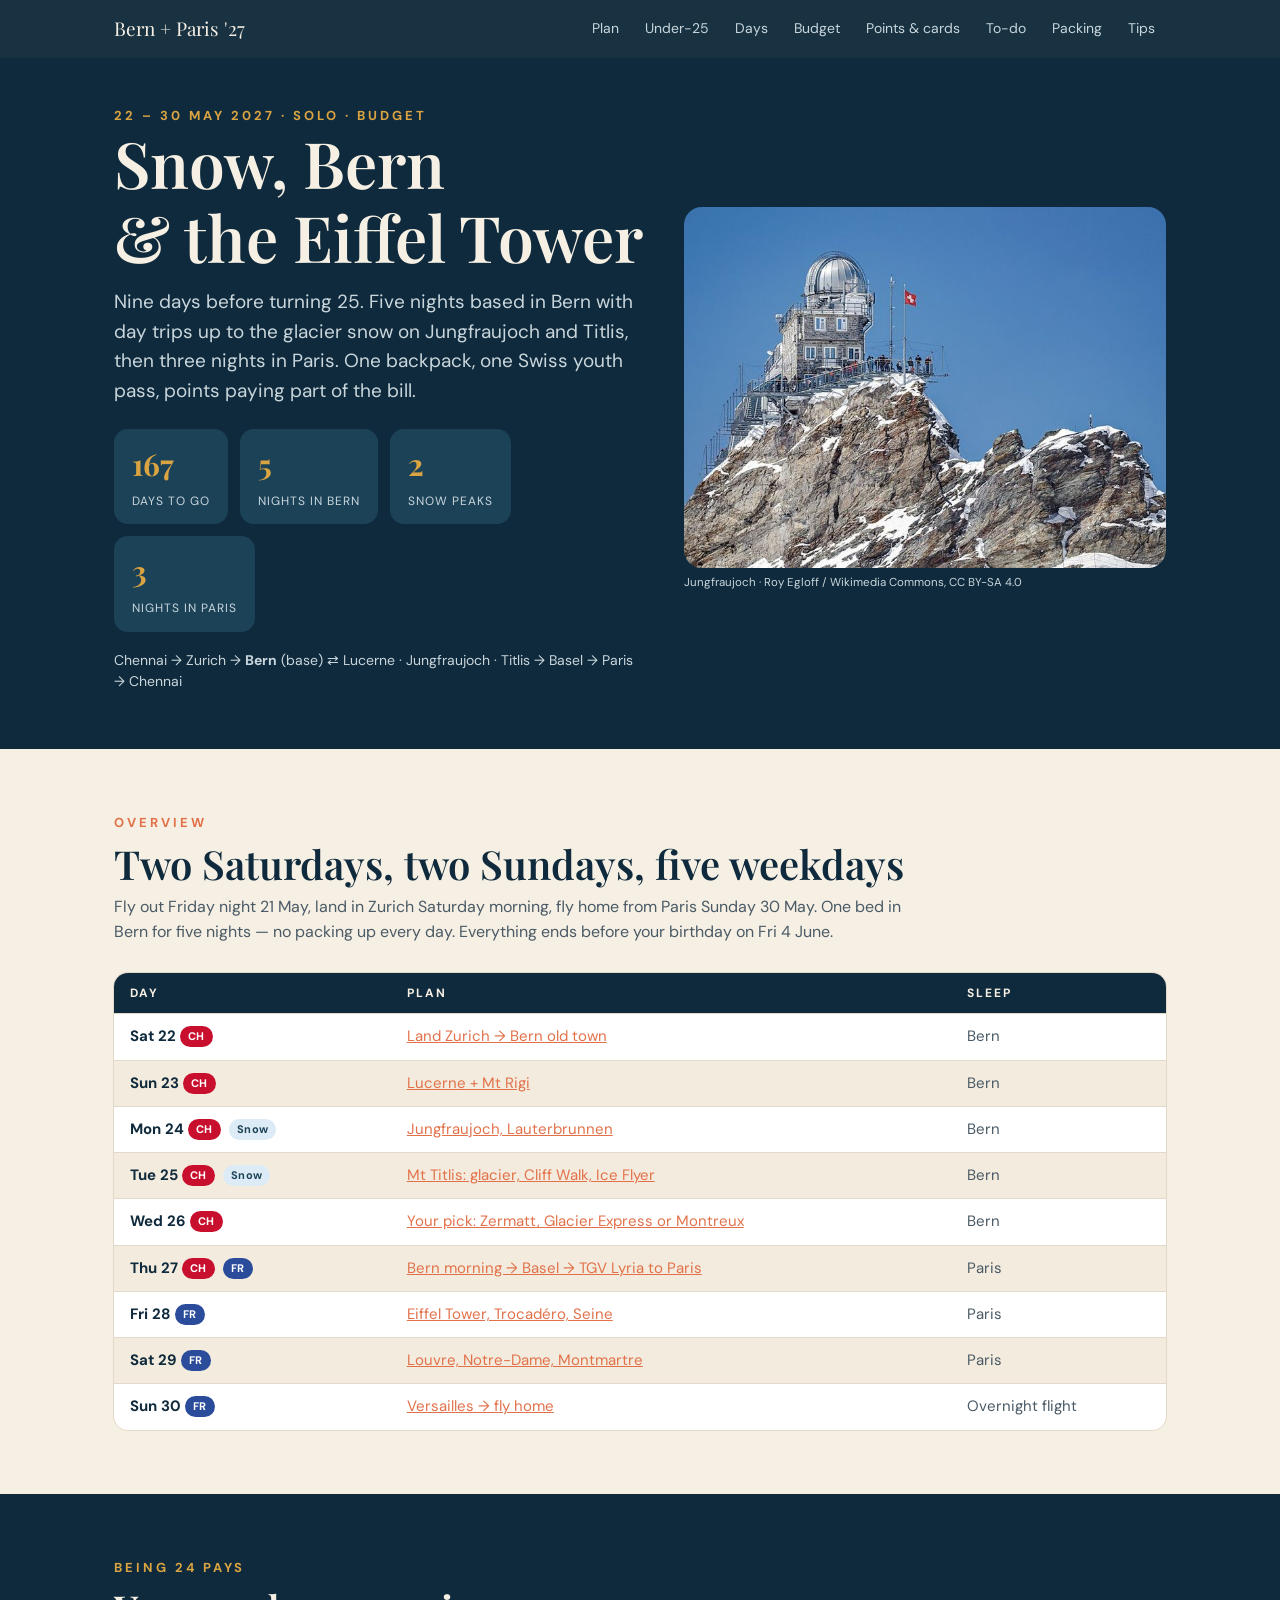
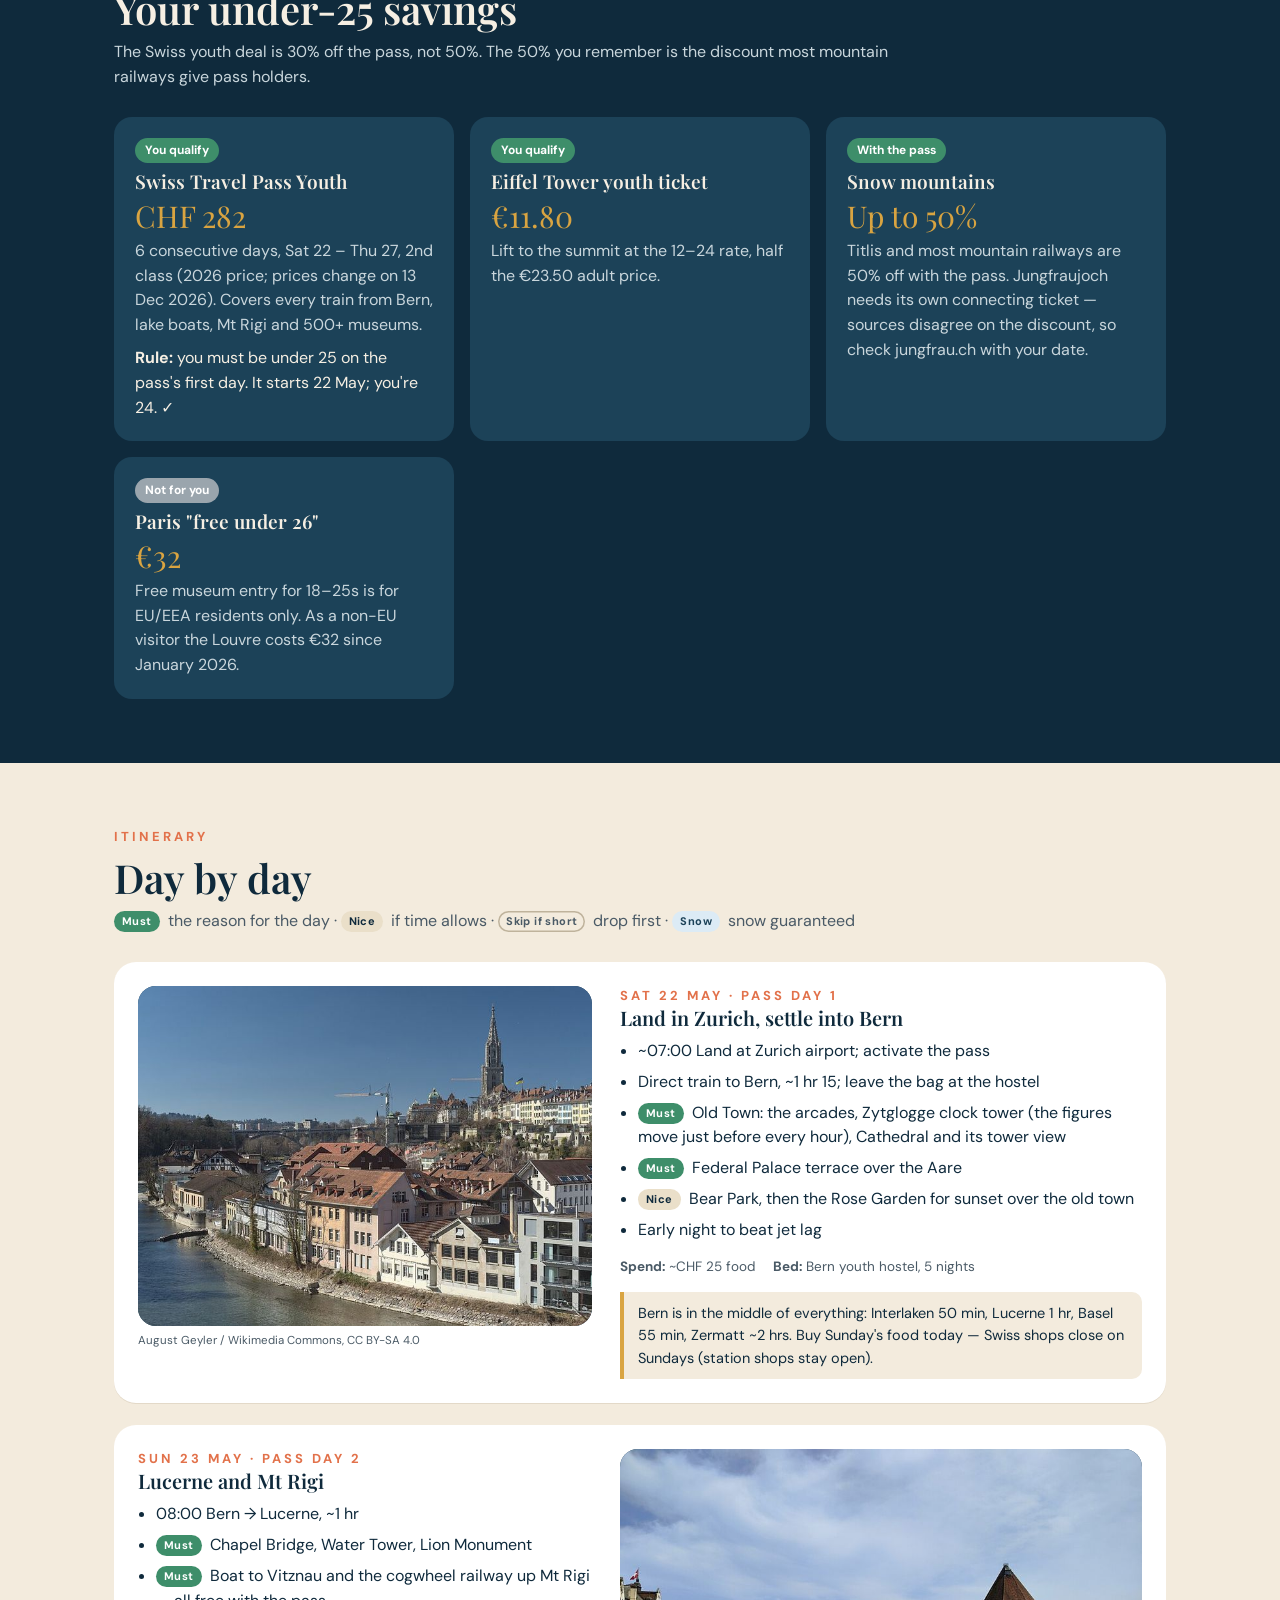
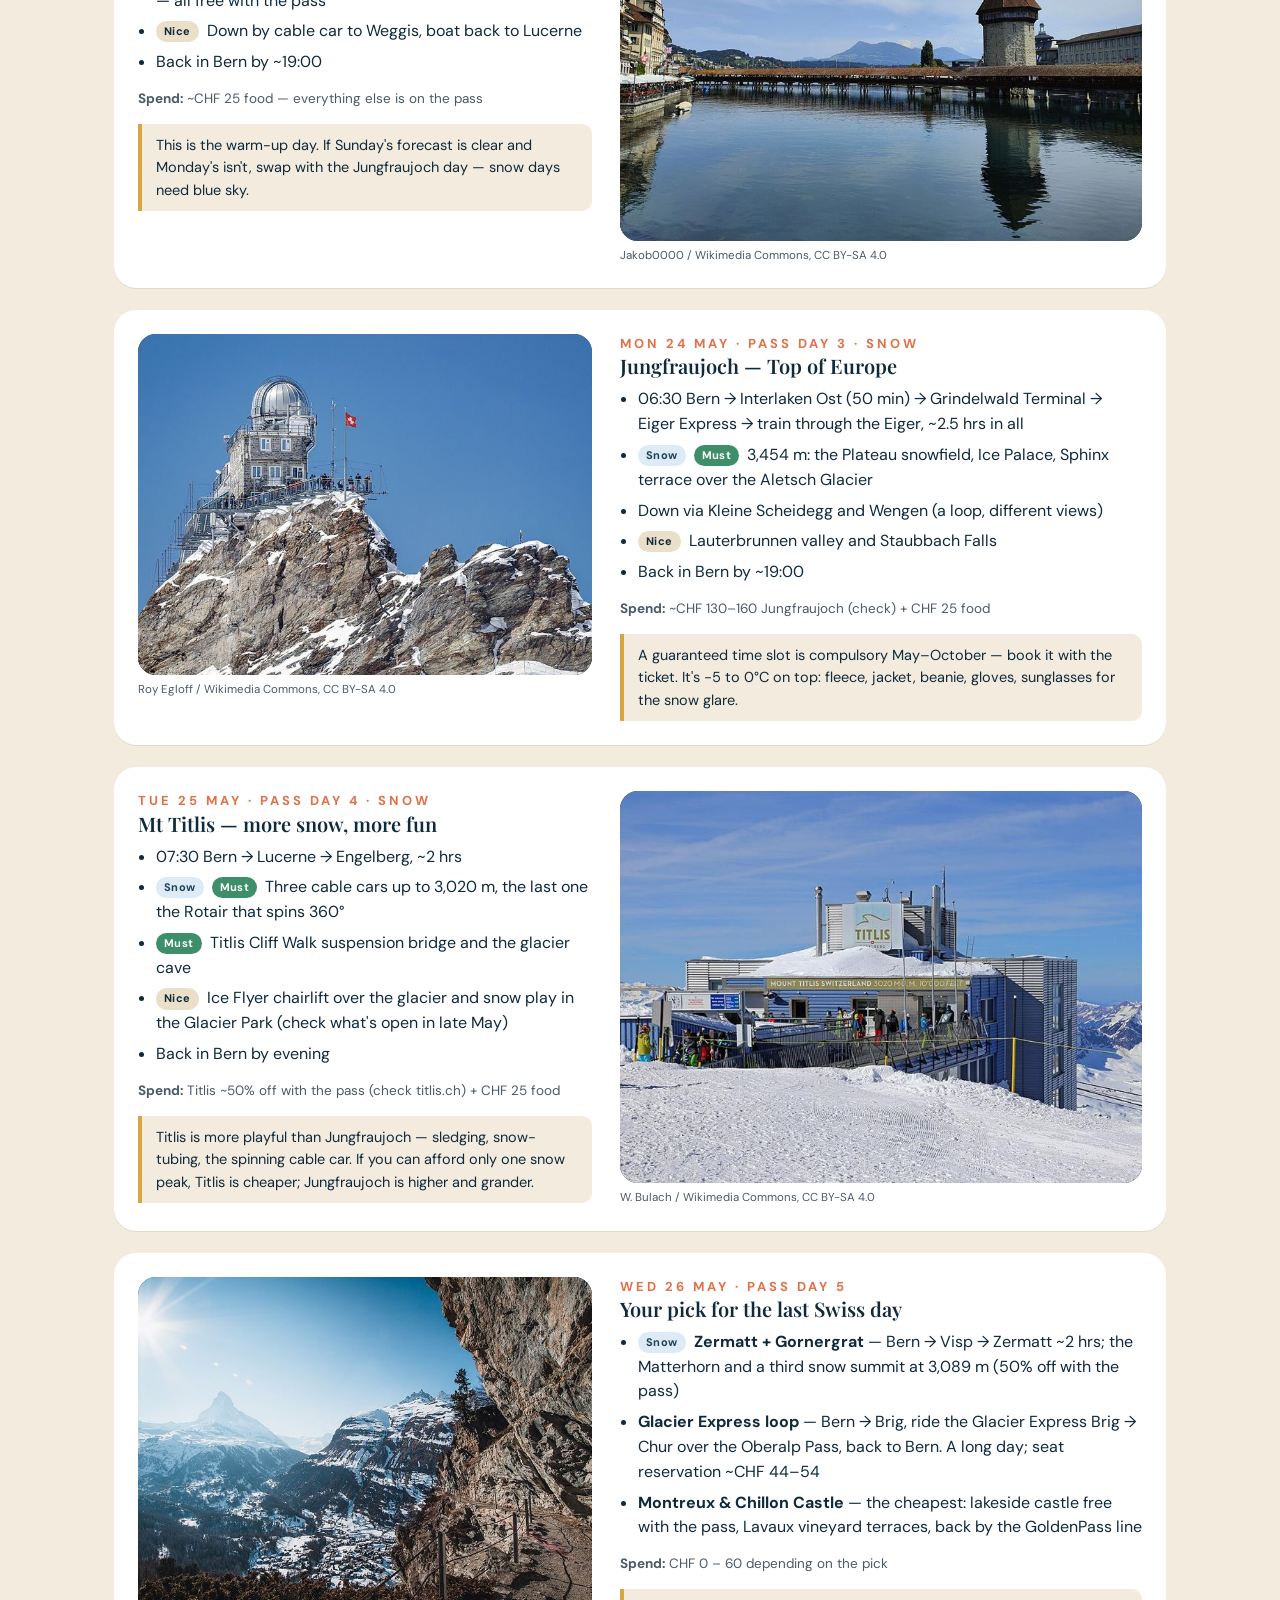
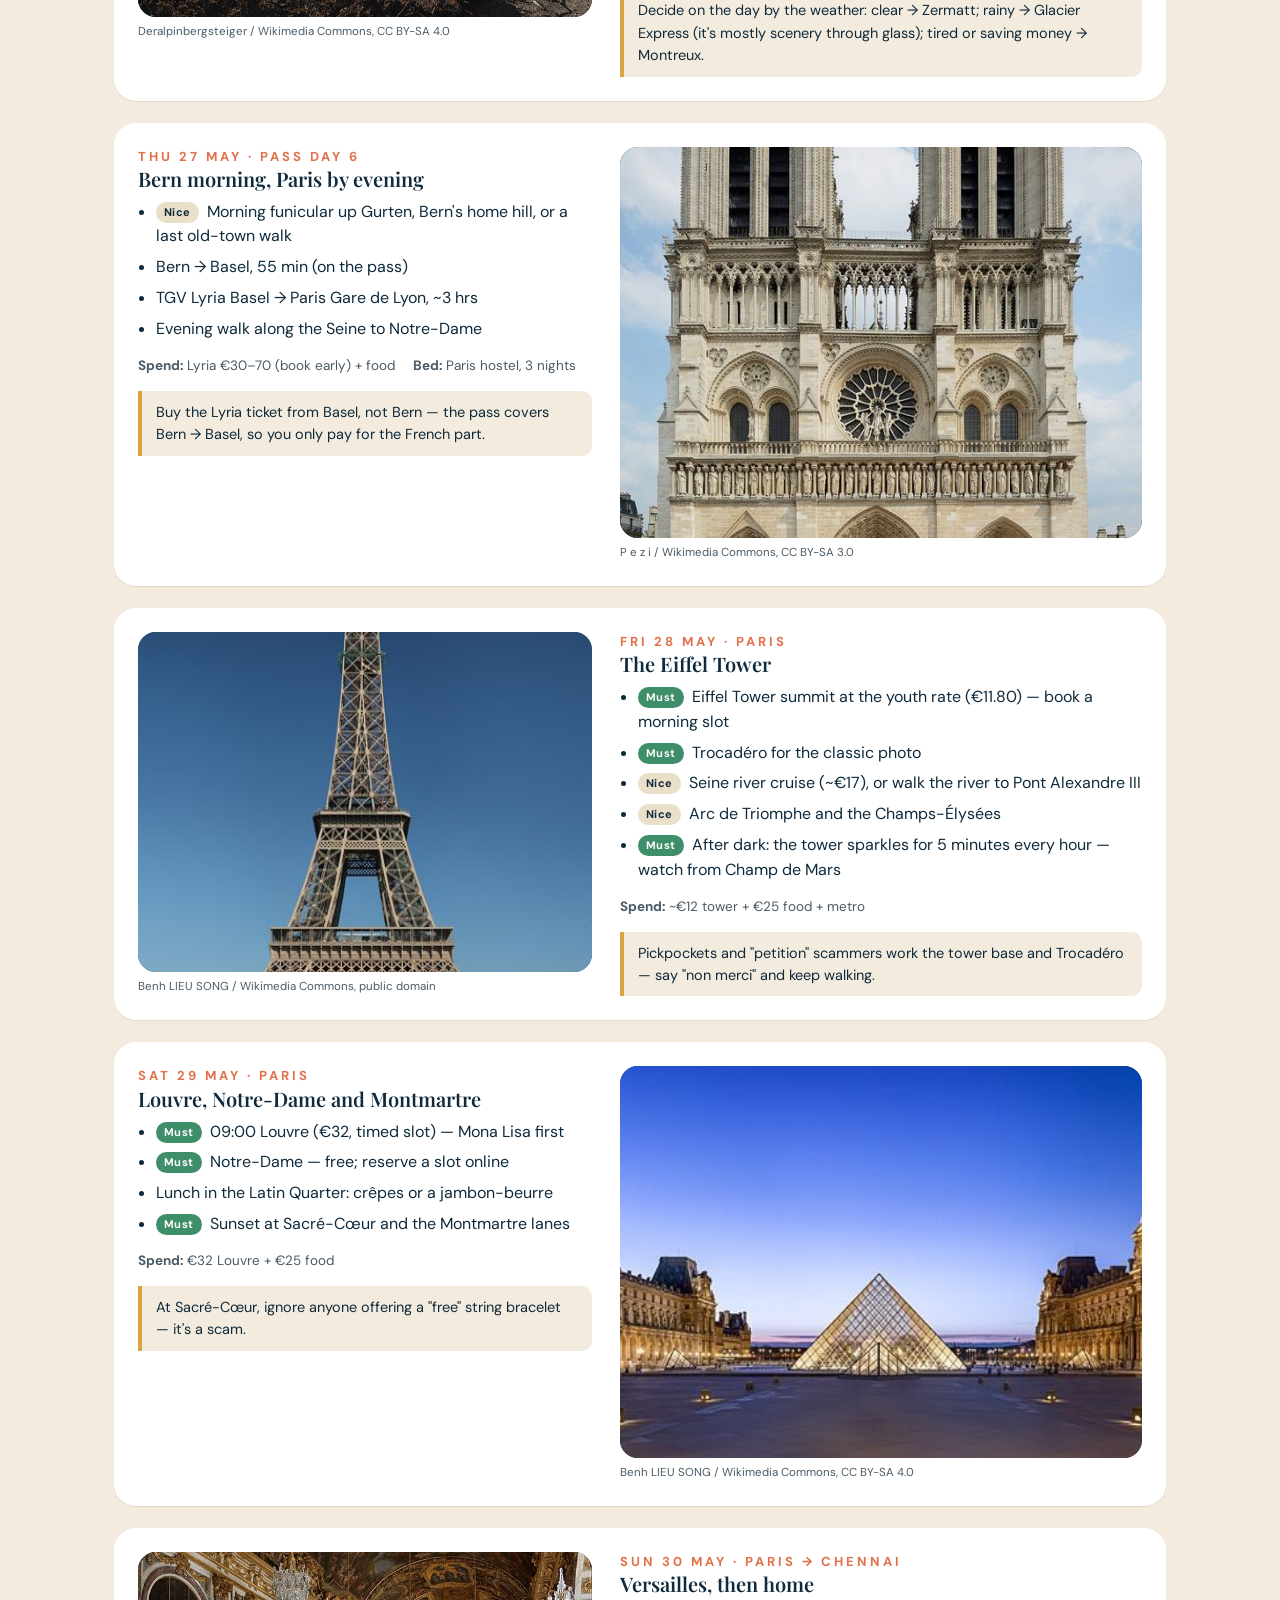
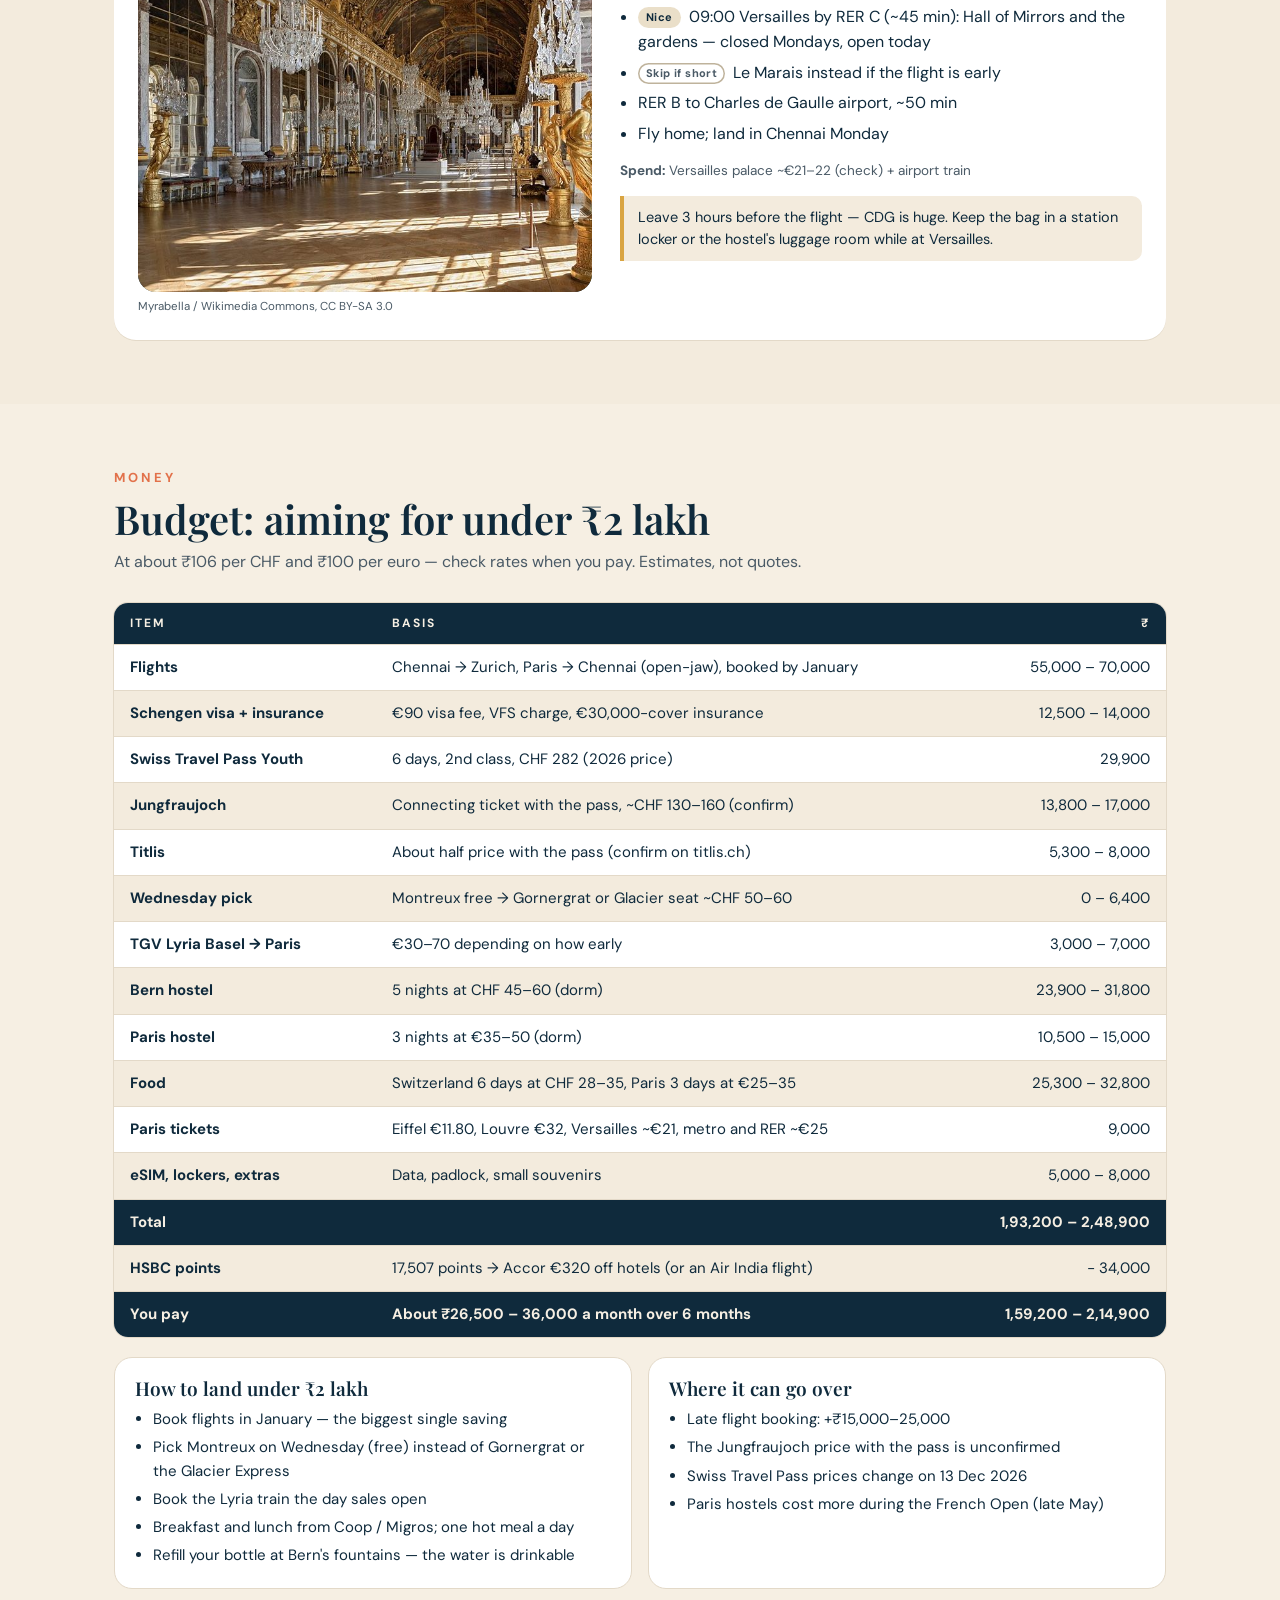
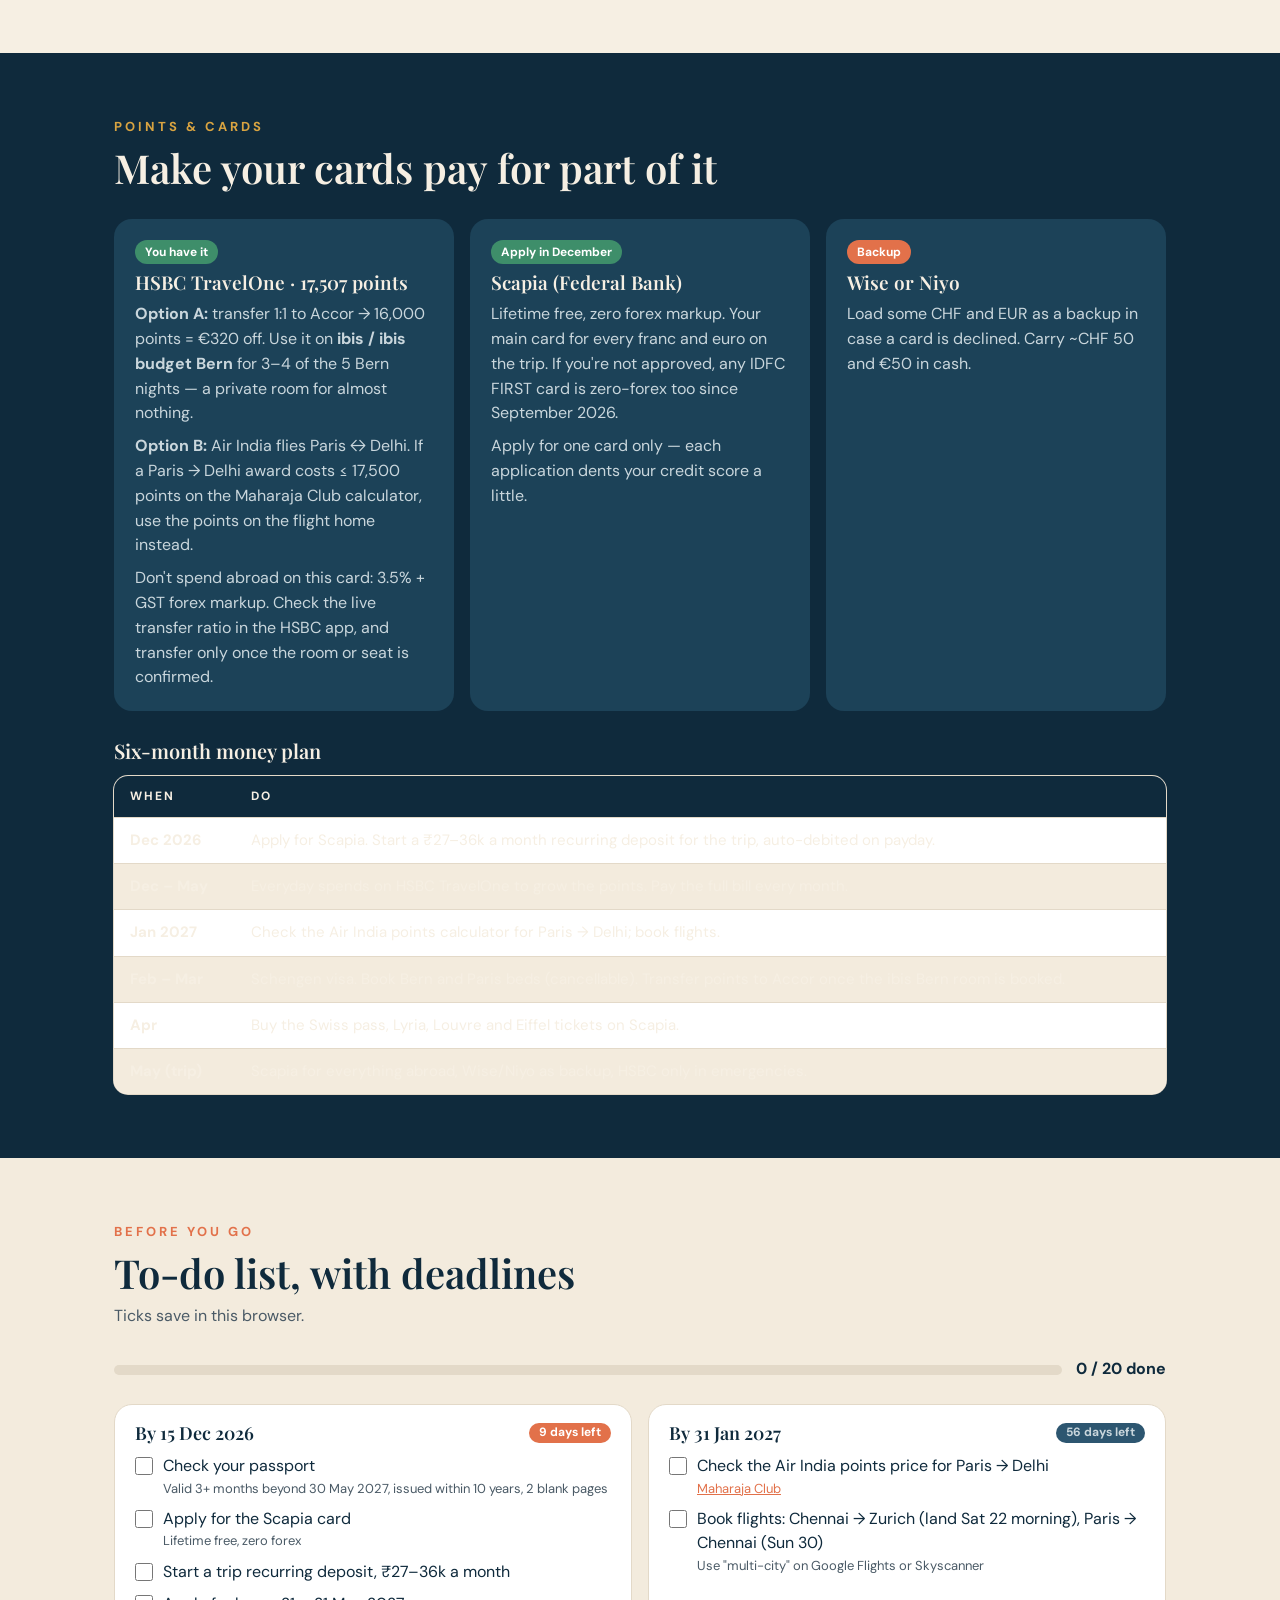
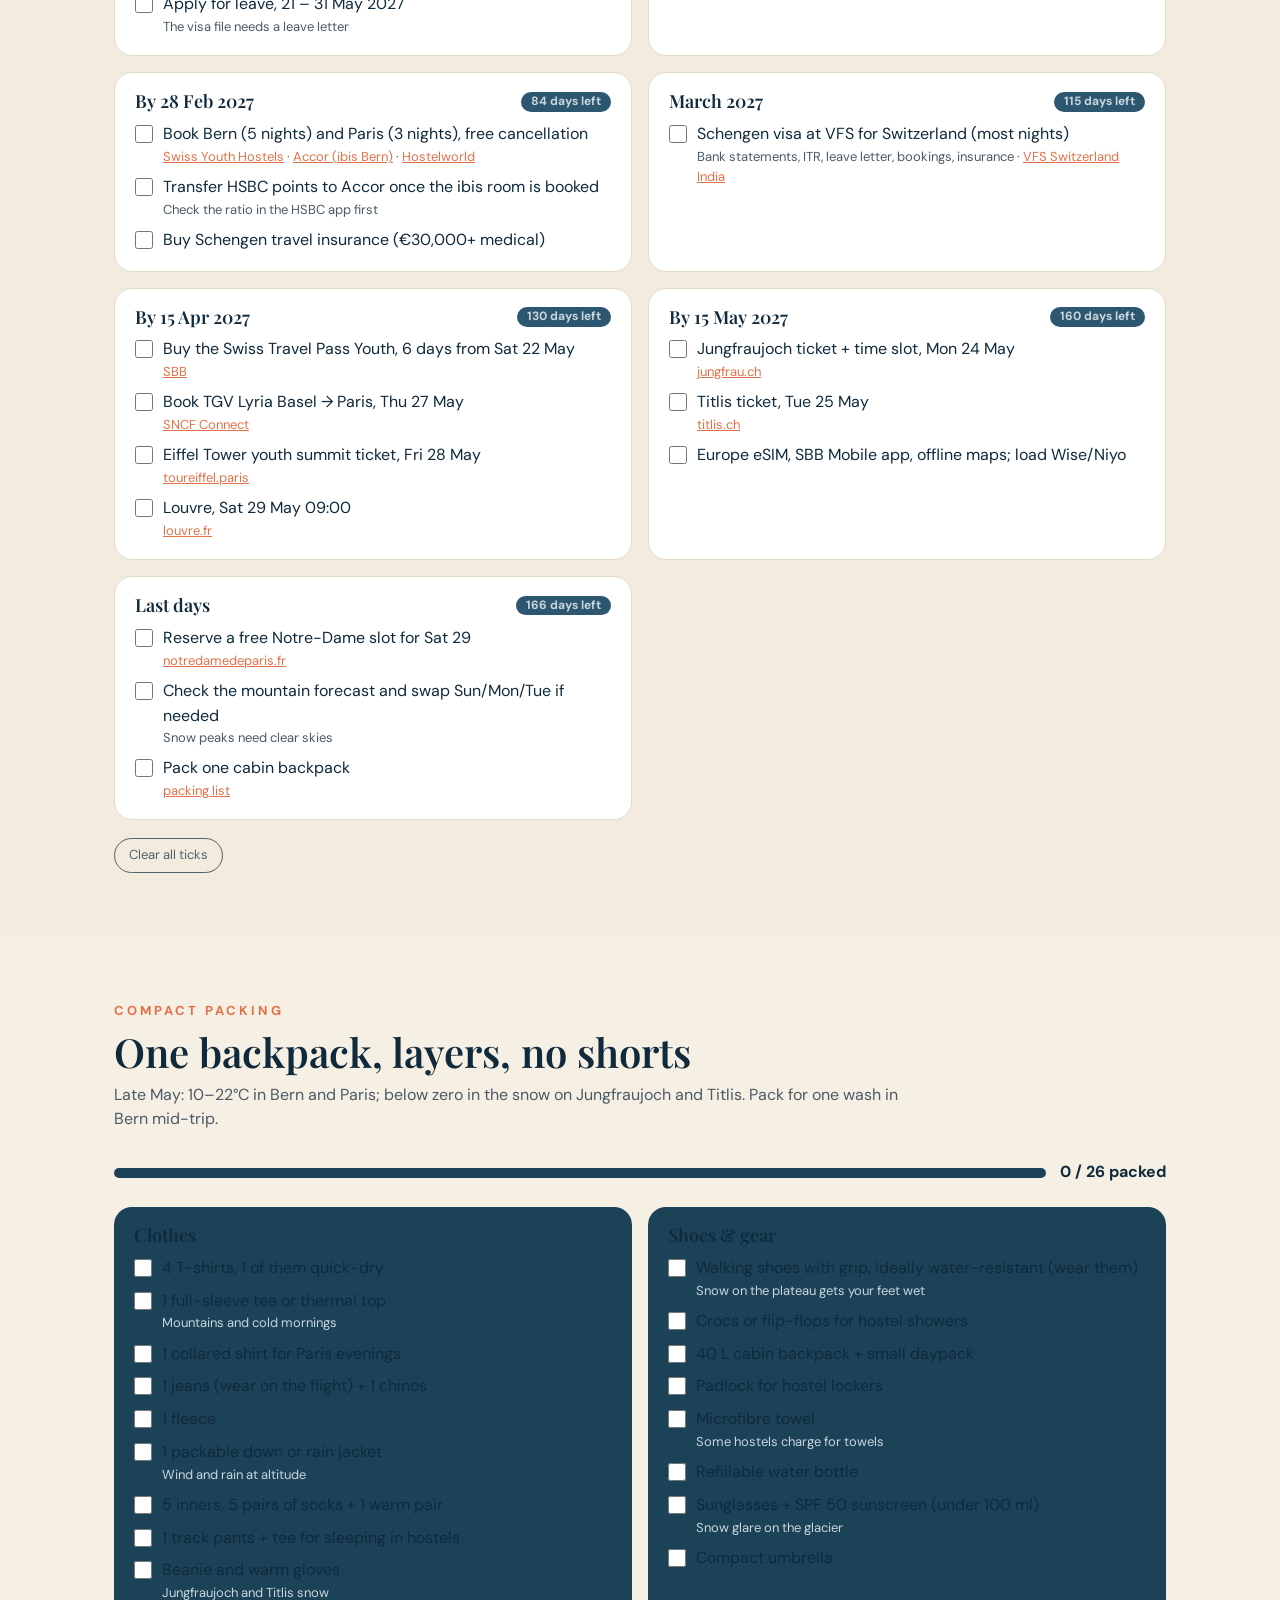
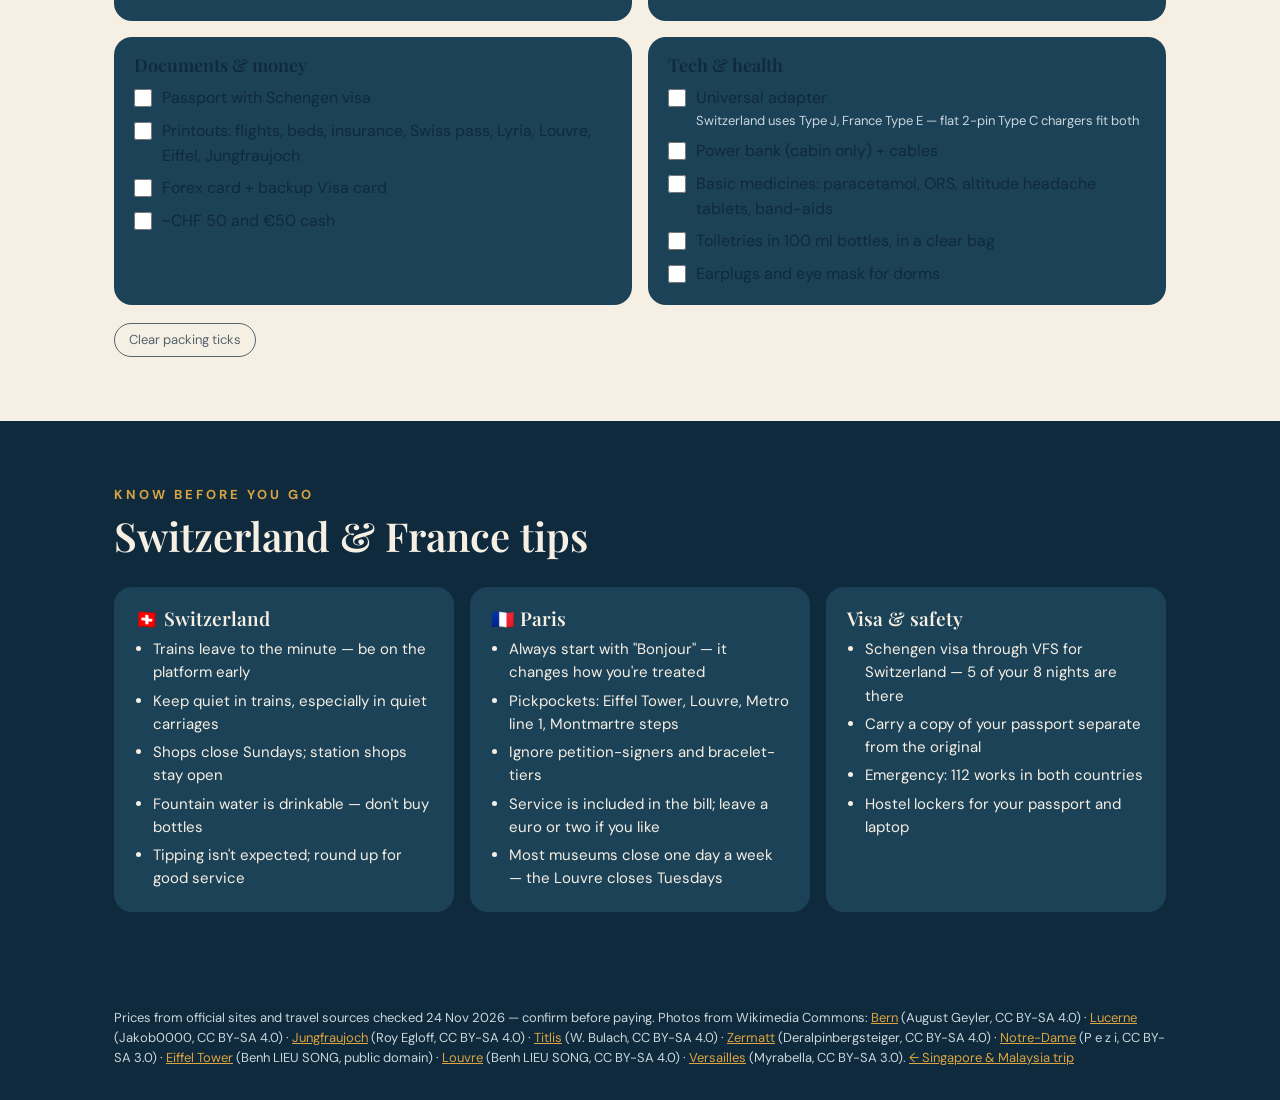
==== europe-2027/index.html @ a25a08cc "Add Bern & Paris solo trip plan for May 2027" ====
<!DOCTYPE html><html lang="en"><head><meta charset="utf-8"><meta name="viewport" content="width=device-width,initial-scale=1">
<title>Bern & Paris Solo</title>
<meta name="description" content="Budget solo trip before turning 25: five nights in Bern with snow day trips to Jungfraujoch and Titlis, then Paris. 22–30 May 2027.">
<link rel="stylesheet" href="https://fonts.googleapis.com/css2?family=Playfair+Display:wght@500;600;700&family=DM+Sans:wght@400;500;600;700&display=swap">
<style>
:root{--dark:#0F2A3C;--light:#F6EFE3;--coral:#E2714A;--gold:#D9A441;--mute:#4A5A66;--pale:#C9D6DC;--panel:#1C4258;--line:#E3D9C8;--stripe:#F3EBDD;--green:#3E8E6A;--red:#C8102E}
*{box-sizing:border-box;margin:0}
html{scroll-behavior:smooth;scroll-padding-top:72px}
body{background:var(--light);color:var(--dark);font-family:'DM Sans',Arial,sans-serif;font-size:16px;line-height:1.55}
a{color:var(--coral)}
h1,h2,h3{font-family:'Playfair Display',Georgia,serif;font-weight:600;line-height:1.15}
h1{font-size:clamp(38px,6vw,64px)} h2{font-size:clamp(28px,3.6vw,40px)} h3{font-size:20px}
.wrap{max-width:1100px;margin:0 auto;padding:0 24px}
.eyebrow{font-size:13px;letter-spacing:3px;color:var(--coral);font-weight:700;text-transform:uppercase}
.gold{color:var(--gold)} .mute{color:var(--mute)}
header{position:sticky;top:0;z-index:10;background:rgba(15,42,60,.96);color:var(--light)}
header .wrap{display:flex;align-items:center;gap:16px;height:58px}
.brand{font-family:'Playfair Display',Georgia,serif;font-size:19px;color:var(--light);text-decoration:none;white-space:nowrap}
nav{display:flex;gap:4px;overflow-x:auto;scrollbar-width:none;margin-left:auto}
nav::-webkit-scrollbar{display:none}
nav a{color:var(--pale);text-decoration:none;font-size:14px;padding:7px 11px;border-radius:999px;white-space:nowrap}
nav a:hover,nav a.on{background:var(--panel);color:var(--light)}
section{padding:64px 0}
section.dark{background:var(--dark);color:var(--light)} section.dark .mute{color:var(--pale)}
section.alt{background:var(--stripe)}
.head{display:flex;flex-direction:column;gap:8px;margin-bottom:28px;max-width:820px}
/* hero */
.hero{padding:48px 0 56px}
.hero .wrap{display:grid;grid-template-columns:1.1fr 1fr;gap:40px;align-items:center}
.lead{font-size:19px;color:var(--pale);margin-top:14px}
.count{display:flex;flex-wrap:wrap;gap:12px;margin-top:24px}
.count div{background:var(--panel);border-radius:14px;padding:12px 18px}
.count b{display:block;font-family:'Playfair Display',Georgia,serif;font-size:30px;color:var(--gold)}
.count span{font-size:12px;letter-spacing:1px;text-transform:uppercase;color:var(--pale)}
.route{margin-top:18px;font-size:14px;color:var(--pale)}
figure{margin:0}
.ph{position:relative;border-radius:18px;overflow:hidden;background:var(--panel);aspect-ratio:4/3}
.ph span{position:absolute;inset:0;display:grid;place-items:center;color:var(--pale);font-size:14px}
.ph img{position:relative;width:100%;height:100%;object-fit:cover;display:block}
figcaption{font-size:11.5px;color:var(--mute);margin-top:6px}
.dark figcaption{color:var(--pale)}
/* cards */
.cards{display:grid;grid-template-columns:repeat(3,1fr);gap:16px}
.card{background:#fff;border:1px solid var(--line);border-radius:18px;padding:20px;display:flex;flex-direction:column;gap:8px}
.dark .card{background:var(--panel);border-color:transparent}
.card h3{font-size:19px}
.big{font-family:'Playfair Display',Georgia,serif;font-size:30px;color:var(--coral);line-height:1}
.dark .big{color:var(--gold)}
.pill{display:inline-block;font-size:12px;font-weight:700;padding:3px 10px;border-radius:999px;background:var(--green);color:#fff;align-self:flex-start}
.pill.no{background:#9AA5AD}
.pill.warn{background:var(--coral)}
/* tables */
.table{overflow-x:auto;border-radius:14px;background:#fff;box-shadow:0 0 0 1px var(--line)}
table{width:100%;border-collapse:collapse}
th{background:var(--dark);color:var(--light);text-align:left;padding:11px 16px;font-size:12px;letter-spacing:2px;text-transform:uppercase}
td{padding:11px 16px;border-top:1px solid var(--line);vertical-align:top;font-size:15px}
tr:nth-child(odd) td{background:var(--stripe)}
td b{white-space:nowrap}
td.num{text-align:right;white-space:nowrap;font-variant-numeric:tabular-nums}
tr.total td{background:var(--dark)!important;color:var(--light);font-weight:700}
.note{font-size:14px;color:var(--mute);margin-top:12px}
.dark .note{color:var(--pale)}
/* days */
.days{display:flex;flex-direction:column;gap:22px}
.day{background:#fff;border-radius:22px;padding:24px;display:grid;grid-template-columns:1fr 1.15fr;gap:28px;box-shadow:0 1px 0 var(--line)}
.day:nth-child(even)>figure{order:2}
.day ul{padding-left:18px;margin-top:10px;display:flex;flex-direction:column;gap:6px}
.day .meta{display:flex;flex-wrap:wrap;gap:6px 18px;font-size:13.5px;color:var(--mute);margin-top:14px}
.tip{margin-top:14px;background:var(--stripe);border-left:4px solid var(--gold);padding:10px 14px;border-radius:0 10px 10px 0;font-size:14.5px}
.day.bday{box-shadow:0 0 0 2px var(--gold)}
.tag{display:inline-block;font-size:11px;font-weight:700;letter-spacing:.4px;padding:2px 8px;border-radius:999px;margin-right:4px;vertical-align:1px}
.tag.must{background:var(--green);color:#fff}
.tag.nice{background:#EADFC9;color:var(--dark)}
.tag.skip{box-shadow:inset 0 0 0 1.5px #BFB39C;color:var(--mute)}
.tag.snow{background:#DCEBF5;color:#1C4258}
.tag.ch{background:var(--red);color:#fff} .tag.fr{background:#2B4C9B;color:#fff}
/* todo */
.progress{display:flex;align-items:center;gap:14px;margin-bottom:22px}
.bar{flex:1;height:10px;background:var(--panel);border-radius:999px;overflow:hidden}
.bar i{display:block;height:100%;width:0;background:var(--gold);transition:width .3s}
.alt .bar{background:#E3D9C8}
.groups{display:grid;grid-template-columns:repeat(2,1fr);gap:16px}
.group{background:var(--panel);border-radius:18px;padding:18px 20px}
.alt .group{background:#fff;border:1px solid var(--line)}
.group h3{display:flex;justify-content:space-between;align-items:center;gap:8px;font-size:18px;margin-bottom:10px}
.due{font-family:'DM Sans',sans-serif;font-size:12px;font-weight:700;padding:3px 10px;border-radius:999px;background:#2D5670;color:var(--pale);white-space:nowrap}
.due.soon{background:var(--coral);color:#fff} .due.over{background:#B8432A;color:#fff} .due.done{background:var(--green);color:#fff}
ul.todo{list-style:none;padding:0;display:flex;flex-direction:column;gap:8px}
ul.todo label{display:flex;gap:10px;align-items:flex-start;cursor:pointer}
ul.todo input{width:18px;height:18px;margin-top:3px;accent-color:var(--gold);flex:none}
ul.todo .t{display:flex;flex-direction:column}
ul.todo small{color:var(--pale);font-size:13px}
.alt ul.todo small{color:var(--mute)}
ul.todo input:checked+.t>span{text-decoration:line-through;opacity:.6}
.dark ul.todo a{color:var(--gold)}
.reset{margin-top:18px;background:none;border:1px solid currentColor;color:inherit;opacity:.7;border-radius:999px;padding:6px 14px;cursor:pointer;font:inherit;font-size:13px}
.two{display:grid;grid-template-columns:1fr 1fr;gap:16px}
.card ul{padding-left:18px;display:flex;flex-direction:column;gap:5px;font-size:15px}
footer{background:var(--dark);color:var(--pale);padding:32px 0;font-size:13px}
footer a{color:var(--gold)}
@media (max-width:900px){
  .wrap{padding:0 16px}
  .hero .wrap,.day,.two,.groups{grid-template-columns:1fr}
  .day:nth-child(even)>figure{order:0}
  .cards{grid-template-columns:1fr}
  section{padding:48px 0}
  .brand{font-size:17px}
}
</style></head><body>

<header><div class="wrap"><a class="brand" href="#top">Bern + Paris '27</a>
<nav><a href="#glance">Plan</a><a href="#youth">Under-25</a><a href="#days">Days</a><a href="#budget">Budget</a><a href="#money">Points &amp; cards</a><a href="#todo">To-do</a><a href="#pack">Packing</a><a href="#tips">Tips</a></nav></div></header>

<section class="dark hero" id="top"><div class="wrap">
<div>
<p class="eyebrow gold">22 – 30 May 2027 · solo · budget</p>
<h1>Snow, Bern<br>&amp; the Eiffel Tower</h1>
<p class="lead">Nine days before turning 25. Five nights based in Bern with day trips up to the glacier snow on Jungfraujoch and Titlis, then three nights in Paris. One backpack, one Swiss youth pass, points paying part of the bill.</p>
<div class="count"><div><b id="cd">—</b><span>days to go</span></div><div><b>5</b><span>nights in Bern</span></div><div><b>2</b><span>snow peaks</span></div><div><b>3</b><span>nights in Paris</span></div></div>
<p class="route">Chennai → Zurich → <b>Bern</b> (base) ⇄ Lucerne · Jungfraujoch · Titlis → Basel → Paris → Chennai</p>
</div>
<figure><div class="ph"><span>Jungfraujoch</span><img src="images/jungfraujoch.jpg" alt="Sphinx Observatory on Jungfraujoch in the snow" fetchpriority="high" onerror="this.remove()"></div><figcaption>Jungfraujoch · Roy Egloff / Wikimedia Commons, CC BY-SA 4.0</figcaption></figure>
</div></section>

<section id="glance"><div class="wrap">
<div class="head"><p class="eyebrow">Overview</p><h2>Two Saturdays, two Sundays, five weekdays</h2><p class="mute">Fly out Friday night 21 May, land in Zurich Saturday morning, fly home from Paris Sunday 30 May. One bed in Bern for five nights — no packing up every day. Everything ends before your birthday on Fri 4 June.</p></div>
<div class="table"><table><tr><th>Day</th><th>Plan</th><th>Sleep</th></tr>
<tr><td><b>Sat 22</b> <span class="tag ch">CH</span></td><td><a href="#d22">Land Zurich → Bern old town</a></td><td class="mute">Bern</td></tr>
<tr><td><b>Sun 23</b> <span class="tag ch">CH</span></td><td><a href="#d23">Lucerne + Mt Rigi</a></td><td class="mute">Bern</td></tr>
<tr><td><b>Mon 24</b> <span class="tag ch">CH</span> <span class="tag snow">Snow</span></td><td><a href="#d24">Jungfraujoch, Lauterbrunnen</a></td><td class="mute">Bern</td></tr>
<tr><td><b>Tue 25</b> <span class="tag ch">CH</span> <span class="tag snow">Snow</span></td><td><a href="#d25">Mt Titlis: glacier, Cliff Walk, Ice Flyer</a></td><td class="mute">Bern</td></tr>
<tr><td><b>Wed 26</b> <span class="tag ch">CH</span></td><td><a href="#d26">Your pick: Zermatt, Glacier Express or Montreux</a></td><td class="mute">Bern</td></tr>
<tr><td><b>Thu 27</b> <span class="tag ch">CH</span> <span class="tag fr">FR</span></td><td><a href="#d27">Bern morning → Basel → TGV Lyria to Paris</a></td><td class="mute">Paris</td></tr>
<tr><td><b>Fri 28</b> <span class="tag fr">FR</span></td><td><a href="#d28">Eiffel Tower, Trocadéro, Seine</a></td><td class="mute">Paris</td></tr>
<tr><td><b>Sat 29</b> <span class="tag fr">FR</span></td><td><a href="#d29">Louvre, Notre-Dame, Montmartre</a></td><td class="mute">Paris</td></tr>
<tr><td><b>Sun 30</b> <span class="tag fr">FR</span></td><td><a href="#d30">Versailles → fly home</a></td><td class="mute">Overnight flight</td></tr>
</table></div>
</div></section>

<section class="dark" id="youth"><div class="wrap">
<div class="head"><p class="eyebrow gold">Being 24 pays</p><h2>Your under-25 savings</h2><p class="mute">The Swiss youth deal is 30% off the pass, not 50%. The 50% you remember is the discount most mountain railways give pass holders.</p></div>
<div class="cards">
<div class="card"><span class="pill">You qualify</span><h3>Swiss Travel Pass Youth</h3><p class="big">CHF 282</p><p class="mute">6 consecutive days, Sat 22 – Thu 27, 2nd class (2026 price; prices change on 13 Dec 2026). Covers every train from Bern, lake boats, Mt Rigi and 500+ museums.</p><p><b>Rule:</b> you must be under 25 on the pass's first day. It starts 22 May; you're 24. ✓</p></div>
<div class="card"><span class="pill">You qualify</span><h3>Eiffel Tower youth ticket</h3><p class="big">€11.80</p><p class="mute">Lift to the summit at the 12–24 rate, half the €23.50 adult price.</p></div>
<div class="card"><span class="pill">With the pass</span><h3>Snow mountains</h3><p class="big">Up to 50%</p><p class="mute">Titlis and most mountain railways are 50% off with the pass. Jungfraujoch needs its own connecting ticket — sources disagree on the discount, so check jungfrau.ch with your date.</p></div>
<div class="card"><span class="pill no">Not for you</span><h3>Paris "free under 26"</h3><p class="big">€32</p><p class="mute">Free museum entry for 18–25s is for EU/EEA residents only. As a non-EU visitor the Louvre costs €32 since January 2026.</p></div>
</div>
</div></section>

<section class="alt" id="days"><div class="wrap">
<div class="head"><p class="eyebrow">Itinerary</p><h2>Day by day</h2><p class="mute"><span class="tag must">Must</span> the reason for the day · <span class="tag nice">Nice</span> if time allows · <span class="tag skip">Skip if short</span> drop first · <span class="tag snow">Snow</span> snow guaranteed</p></div>
<div class="days">

<article class="day" id="d22"><figure><div class="ph"><span>Bern</span><img src="images/bern.jpg" alt="Bern old town above the Aare" loading="lazy" onerror="this.remove()"></div><figcaption>August Geyler / Wikimedia Commons, CC BY-SA 4.0</figcaption></figure>
<div><p class="eyebrow">Sat 22 May · pass day 1</p><h3>Land in Zurich, settle into Bern</h3>
<ul><li>~07:00 Land at Zurich airport; activate the pass</li><li>Direct train to Bern, ~1 hr 15; leave the bag at the hostel</li><li><span class="tag must">Must</span> Old Town: the arcades, Zytglogge clock tower (the figures move just before every hour), Cathedral and its tower view</li><li><span class="tag must">Must</span> Federal Palace terrace over the Aare</li><li><span class="tag nice">Nice</span> Bear Park, then the Rose Garden for sunset over the old town</li><li>Early night to beat jet lag</li></ul>
<p class="meta"><span><b>Spend:</b> ~CHF 25 food</span><span><b>Bed:</b> Bern youth hostel, 5 nights</span></p>
<div class="tip">Bern is in the middle of everything: Interlaken 50 min, Lucerne 1 hr, Basel 55 min, Zermatt ~2 hrs. Buy Sunday's food today — Swiss shops close on Sundays (station shops stay open).</div></div></article>

<article class="day" id="d23"><figure><div class="ph"><span>Lucerne</span><img src="images/lucerne.jpg" alt="Chapel Bridge, Lucerne" loading="lazy" onerror="this.remove()"></div><figcaption>Jakob0000 / Wikimedia Commons, CC BY-SA 4.0</figcaption></figure>
<div><p class="eyebrow">Sun 23 May · pass day 2</p><h3>Lucerne and Mt Rigi</h3>
<ul><li>08:00 Bern → Lucerne, ~1 hr</li><li><span class="tag must">Must</span> Chapel Bridge, Water Tower, Lion Monument</li><li><span class="tag must">Must</span> Boat to Vitznau and the cogwheel railway up Mt Rigi — all free with the pass</li><li><span class="tag nice">Nice</span> Down by cable car to Weggis, boat back to Lucerne</li><li>Back in Bern by ~19:00</li></ul>
<p class="meta"><span><b>Spend:</b> ~CHF 25 food — everything else is on the pass</span></p>
<div class="tip">This is the warm-up day. If Sunday's forecast is clear and Monday's isn't, swap with the Jungfraujoch day — snow days need blue sky.</div></div></article>

<article class="day" id="d24"><figure><div class="ph"><span>Jungfraujoch</span><img src="images/jungfraujoch.jpg" alt="Sphinx Observatory, Jungfraujoch" loading="lazy" onerror="this.remove()"></div><figcaption>Roy Egloff / Wikimedia Commons, CC BY-SA 4.0</figcaption></figure>
<div><p class="eyebrow">Mon 24 May · pass day 3 · snow</p><h3>Jungfraujoch — Top of Europe</h3>
<ul><li>06:30 Bern → Interlaken Ost (50 min) → Grindelwald Terminal → Eiger Express → train through the Eiger, ~2.5 hrs in all</li><li><span class="tag snow">Snow</span> <span class="tag must">Must</span> 3,454 m: the Plateau snowfield, Ice Palace, Sphinx terrace over the Aletsch Glacier</li><li>Down via Kleine Scheidegg and Wengen (a loop, different views)</li><li><span class="tag nice">Nice</span> Lauterbrunnen valley and Staubbach Falls</li><li>Back in Bern by ~19:00</li></ul>
<p class="meta"><span><b>Spend:</b> ~CHF 130–160 Jungfraujoch (check) + CHF 25 food</span></p>
<div class="tip">A guaranteed time slot is compulsory May–October — book it with the ticket. It's −5 to 0°C on top: fleece, jacket, beanie, gloves, sunglasses for the snow glare.</div></div></article>

<article class="day" id="d25"><figure><div class="ph"><span>Titlis</span><img src="images/titlis.jpg" alt="Titlis summit station in the snow" loading="lazy" onerror="this.remove()"></div><figcaption>W. Bulach / Wikimedia Commons, CC BY-SA 4.0</figcaption></figure>
<div><p class="eyebrow">Tue 25 May · pass day 4 · snow</p><h3>Mt Titlis — more snow, more fun</h3>
<ul><li>07:30 Bern → Lucerne → Engelberg, ~2 hrs</li><li><span class="tag snow">Snow</span> <span class="tag must">Must</span> Three cable cars up to 3,020 m, the last one the Rotair that spins 360°</li><li><span class="tag must">Must</span> Titlis Cliff Walk suspension bridge and the glacier cave</li><li><span class="tag nice">Nice</span> Ice Flyer chairlift over the glacier and snow play in the Glacier Park (check what's open in late May)</li><li>Back in Bern by evening</li></ul>
<p class="meta"><span><b>Spend:</b> Titlis ~50% off with the pass (check titlis.ch) + CHF 25 food</span></p>
<div class="tip">Titlis is more playful than Jungfraujoch — sledging, snow-tubing, the spinning cable car. If you can afford only one snow peak, Titlis is cheaper; Jungfraujoch is higher and grander.</div></div></article>

<article class="day" id="d26"><figure><div class="ph"><span>Zermatt</span><img src="images/zermatt.jpg" alt="Matterhorn above Zermatt" loading="lazy" onerror="this.remove()"></div><figcaption>Deralpinbergsteiger / Wikimedia Commons, CC BY-SA 4.0</figcaption></figure>
<div><p class="eyebrow">Wed 26 May · pass day 5</p><h3>Your pick for the last Swiss day</h3>
<ul><li><span class="tag snow">Snow</span> <b>Zermatt + Gornergrat</b> — Bern → Visp → Zermatt ~2 hrs; the Matterhorn and a third snow summit at 3,089 m (50% off with the pass)</li><li><b>Glacier Express loop</b> — Bern → Brig, ride the Glacier Express Brig → Chur over the Oberalp Pass, back to Bern. A long day; seat reservation ~CHF 44–54</li><li><b>Montreux &amp; Chillon Castle</b> — the cheapest: lakeside castle free with the pass, Lavaux vineyard terraces, back by the GoldenPass line</li></ul>
<p class="meta"><span><b>Spend:</b> CHF 0 – 60 depending on the pick</span></p>
<div class="tip">Decide on the day by the weather: clear → Zermatt; rainy → Glacier Express (it's mostly scenery through glass); tired or saving money → Montreux.</div></div></article>

<article class="day" id="d27"><figure><div class="ph"><span>Notre-Dame</span><img src="images/notre-dame.jpg" alt="Notre-Dame de Paris" loading="lazy" onerror="this.remove()"></div><figcaption>P e z i / Wikimedia Commons, CC BY-SA 3.0</figcaption></figure>
<div><p class="eyebrow">Thu 27 May · pass day 6</p><h3>Bern morning, Paris by evening</h3>
<ul><li><span class="tag nice">Nice</span> Morning funicular up Gurten, Bern's home hill, or a last old-town walk</li><li>Bern → Basel, 55 min (on the pass)</li><li>TGV Lyria Basel → Paris Gare de Lyon, ~3 hrs</li><li>Evening walk along the Seine to Notre-Dame</li></ul>
<p class="meta"><span><b>Spend:</b> Lyria €30–70 (book early) + food</span><span><b>Bed:</b> Paris hostel, 3 nights</span></p>
<div class="tip">Buy the Lyria ticket from Basel, not Bern — the pass covers Bern → Basel, so you only pay for the French part.</div></div></article>

<article class="day" id="d28"><figure><div class="ph"><span>Eiffel Tower</span><img src="images/eiffel.jpg" alt="Eiffel Tower" loading="lazy" onerror="this.remove()"></div><figcaption>Benh LIEU SONG / Wikimedia Commons, public domain</figcaption></figure>
<div><p class="eyebrow">Fri 28 May · Paris</p><h3>The Eiffel Tower</h3>
<ul><li><span class="tag must">Must</span> Eiffel Tower summit at the youth rate (€11.80) — book a morning slot</li><li><span class="tag must">Must</span> Trocadéro for the classic photo</li><li><span class="tag nice">Nice</span> Seine river cruise (~€17), or walk the river to Pont Alexandre III</li><li><span class="tag nice">Nice</span> Arc de Triomphe and the Champs-Élysées</li><li><span class="tag must">Must</span> After dark: the tower sparkles for 5 minutes every hour — watch from Champ de Mars</li></ul>
<p class="meta"><span><b>Spend:</b> ~€12 tower + €25 food + metro</span></p>
<div class="tip">Pickpockets and "petition" scammers work the tower base and Trocadéro — say "non merci" and keep walking.</div></div></article>

<article class="day" id="d29"><figure><div class="ph"><span>Louvre</span><img src="images/louvre.jpg" alt="Louvre courtyard and pyramid" loading="lazy" onerror="this.remove()"></div><figcaption>Benh LIEU SONG / Wikimedia Commons, CC BY-SA 4.0</figcaption></figure>
<div><p class="eyebrow">Sat 29 May · Paris</p><h3>Louvre, Notre-Dame and Montmartre</h3>
<ul><li><span class="tag must">Must</span> 09:00 Louvre (€32, timed slot) — Mona Lisa first</li><li><span class="tag must">Must</span> Notre-Dame — free; reserve a slot online</li><li>Lunch in the Latin Quarter: crêpes or a jambon-beurre</li><li><span class="tag must">Must</span> Sunset at Sacré-Cœur and the Montmartre lanes</li></ul>
<p class="meta"><span><b>Spend:</b> €32 Louvre + €25 food</span></p>
<div class="tip">At Sacré-Cœur, ignore anyone offering a "free" string bracelet — it's a scam.</div></div></article>

<article class="day" id="d30"><figure><div class="ph"><span>Versailles</span><img src="images/versailles.jpg" alt="Hall of Mirrors, Versailles" loading="lazy" onerror="this.remove()"></div><figcaption>Myrabella / Wikimedia Commons, CC BY-SA 3.0</figcaption></figure>
<div><p class="eyebrow">Sun 30 May · Paris → Chennai</p><h3>Versailles, then home</h3>
<ul><li><span class="tag nice">Nice</span> 09:00 Versailles by RER C (~45 min): Hall of Mirrors and the gardens — closed Mondays, open today</li><li><span class="tag skip">Skip if short</span> Le Marais instead if the flight is early</li><li>RER B to Charles de Gaulle airport, ~50 min</li><li>Fly home; land in Chennai Monday</li></ul>
<p class="meta"><span><b>Spend:</b> Versailles palace ~€21–22 (check) + airport train</span></p>
<div class="tip">Leave 3 hours before the flight — CDG is huge. Keep the bag in a station locker or the hostel's luggage room while at Versailles.</div></div></article>

</div>
</div></section>

<section id="budget"><div class="wrap">
<div class="head"><p class="eyebrow">Money</p><h2>Budget: aiming for under ₹2 lakh</h2><p class="mute">At about ₹106 per CHF and ₹100 per euro — check rates when you pay. Estimates, not quotes.</p></div>
<div class="table"><table><tr><th>Item</th><th>Basis</th><th style="text-align:right">₹</th></tr>
<tr><td><b>Flights</b></td><td>Chennai → Zurich, Paris → Chennai (open-jaw), booked by January</td><td class="num">55,000 – 70,000</td></tr>
<tr><td><b>Schengen visa + insurance</b></td><td>€90 visa fee, VFS charge, €30,000-cover insurance</td><td class="num">12,500 – 14,000</td></tr>
<tr><td><b>Swiss Travel Pass Youth</b></td><td>6 days, 2nd class, CHF 282 (2026 price)</td><td class="num">29,900</td></tr>
<tr><td><b>Jungfraujoch</b></td><td>Connecting ticket with the pass, ~CHF 130–160 (confirm)</td><td class="num">13,800 – 17,000</td></tr>
<tr><td><b>Titlis</b></td><td>About half price with the pass (confirm on titlis.ch)</td><td class="num">5,300 – 8,000</td></tr>
<tr><td><b>Wednesday pick</b></td><td>Montreux free → Gornergrat or Glacier seat ~CHF 50–60</td><td class="num">0 – 6,400</td></tr>
<tr><td><b>TGV Lyria Basel → Paris</b></td><td>€30–70 depending on how early</td><td class="num">3,000 – 7,000</td></tr>
<tr><td><b>Bern hostel</b></td><td>5 nights at CHF 45–60 (dorm)</td><td class="num">23,900 – 31,800</td></tr>
<tr><td><b>Paris hostel</b></td><td>3 nights at €35–50 (dorm)</td><td class="num">10,500 – 15,000</td></tr>
<tr><td><b>Food</b></td><td>Switzerland 6 days at CHF 28–35, Paris 3 days at €25–35</td><td class="num">25,300 – 32,800</td></tr>
<tr><td><b>Paris tickets</b></td><td>Eiffel €11.80, Louvre €32, Versailles ~€21, metro and RER ~€25</td><td class="num">9,000</td></tr>
<tr><td><b>eSIM, lockers, extras</b></td><td>Data, padlock, small souvenirs</td><td class="num">5,000 – 8,000</td></tr>
<tr class="total"><td>Total</td><td></td><td class="num">1,93,200 – 2,48,900</td></tr>
<tr><td><b>HSBC points</b></td><td>17,507 points → Accor €320 off hotels (or an Air India flight)</td><td class="num">− 34,000</td></tr>
<tr class="total"><td>You pay</td><td>About ₹26,500 – 36,000 a month over 6 months</td><td class="num">1,59,200 – 2,14,900</td></tr>
</table></div>
<div class="two" style="margin-top:20px">
<div class="card"><h3>How to land under ₹2 lakh</h3><ul><li>Book flights in January — the biggest single saving</li><li>Pick Montreux on Wednesday (free) instead of Gornergrat or the Glacier Express</li><li>Book the Lyria train the day sales open</li><li>Breakfast and lunch from Coop / Migros; one hot meal a day</li><li>Refill your bottle at Bern's fountains — the water is drinkable</li></ul></div>
<div class="card"><h3>Where it can go over</h3><ul><li>Late flight booking: +₹15,000–25,000</li><li>The Jungfraujoch price with the pass is unconfirmed</li><li>Swiss Travel Pass prices change on 13 Dec 2026</li><li>Paris hostels cost more during the French Open (late May)</li></ul></div>
</div>
</div></section>

<section class="dark" id="money"><div class="wrap">
<div class="head"><p class="eyebrow gold">Points &amp; cards</p><h2>Make your cards pay for part of it</h2></div>
<div class="cards">
<div class="card"><span class="pill">You have it</span><h3>HSBC TravelOne · 17,507 points</h3><p class="mute"><b>Option A:</b> transfer 1:1 to Accor → 16,000 points = €320 off. Use it on <b>ibis / ibis budget Bern</b> for 3–4 of the 5 Bern nights — a private room for almost nothing.</p><p class="mute"><b>Option B:</b> Air India flies Paris ↔ Delhi. If a Paris → Delhi award costs ≤ 17,500 points on the Maharaja Club calculator, use the points on the flight home instead.</p><p class="mute">Don't spend abroad on this card: 3.5% + GST forex markup. Check the live transfer ratio in the HSBC app, and transfer only once the room or seat is confirmed.</p></div>
<div class="card"><span class="pill">Apply in December</span><h3>Scapia (Federal Bank)</h3><p class="mute">Lifetime free, zero forex markup. Your main card for every franc and euro on the trip. If you're not approved, any IDFC FIRST card is zero-forex too since September 2026.</p><p class="mute">Apply for one card only — each application dents your credit score a little.</p></div>
<div class="card"><span class="pill warn">Backup</span><h3>Wise or Niyo</h3><p class="mute">Load some CHF and EUR as a backup in case a card is declined. Carry ~CHF 50 and €50 in cash.</p></div>
</div>
<h3 style="margin:28px 0 14px">Six-month money plan</h3>
<div class="table"><table><tr><th>When</th><th>Do</th></tr>
<tr><td><b>Dec 2026</b></td><td>Apply for Scapia. Start a ₹27–36k a month recurring deposit for the trip, auto-debited on payday.</td></tr>
<tr><td><b>Dec – May</b></td><td>Everyday spends on HSBC TravelOne to grow the points. Pay the full bill every month.</td></tr>
<tr><td><b>Jan 2027</b></td><td>Check the Air India points calculator for Paris → Delhi; book flights.</td></tr>
<tr><td><b>Feb – Mar</b></td><td>Schengen visa. Book Bern and Paris beds (cancellable). Transfer points to Accor once the ibis Bern room is booked.</td></tr>
<tr><td><b>Apr</b></td><td>Buy the Swiss pass, Lyria, Louvre and Eiffel tickets on Scapia.</td></tr>
<tr><td><b>May (trip)</b></td><td>Scapia for everything abroad, Wise/Niyo as backup, HSBC only in emergencies.</td></tr>
</table></div>
</div></section>

<section class="alt" id="todo"><div class="wrap">
<div class="head"><p class="eyebrow">Before you go</p><h2>To-do list, with deadlines</h2><p class="mute">Ticks save in this browser.</p></div>
<div class="progress"><div class="bar"><i id="bar"></i></div><b id="prog">0 / 0 done</b></div>
<div class="groups">
<div class="group" data-due="2026-12-15"><h3>By 15 Dec 2026 <span class="due"></span></h3><ul class="todo">
<li><label><input type="checkbox" data-id="passport"><span class="t"><span>Check your passport</span><small>Valid 3+ months beyond 30 May 2027, issued within 10 years, 2 blank pages</small></span></label></li>
<li><label><input type="checkbox" data-id="scapia"><span class="t"><span>Apply for the Scapia card</span><small>Lifetime free, zero forex</small></span></label></li>
<li><label><input type="checkbox" data-id="rd"><span class="t"><span>Start a trip recurring deposit, ₹27–36k a month</span></span></label></li>
<li><label><input type="checkbox" data-id="leave"><span class="t"><span>Apply for leave, 21 – 31 May 2027</span><small>The visa file needs a leave letter</small></span></label></li>
</ul></div>
<div class="group" data-due="2027-01-31"><h3>By 31 Jan 2027 <span class="due"></span></h3><ul class="todo">
<li><label><input type="checkbox" data-id="ai"><span class="t"><span>Check the Air India points price for Paris → Delhi</span><small><a href="https://www.airindia.com/in/en/maharaja-club.html" target="_blank" rel="noopener">Maharaja Club</a></small></span></label></li>
<li><label><input type="checkbox" data-id="flights"><span class="t"><span>Book flights: Chennai → Zurich (land Sat 22 morning), Paris → Chennai (Sun 30)</span><small>Use "multi-city" on Google Flights or Skyscanner</small></span></label></li>
</ul></div>
<div class="group" data-due="2027-02-28"><h3>By 28 Feb 2027 <span class="due"></span></h3><ul class="todo">
<li><label><input type="checkbox" data-id="beds"><span class="t"><span>Book Bern (5 nights) and Paris (3 nights), free cancellation</span><small><a href="https://www.youthhostel.ch/en/" target="_blank" rel="noopener">Swiss Youth Hostels</a> · <a href="https://all.accor.com/" target="_blank" rel="noopener">Accor (ibis Bern)</a> · <a href="https://www.hostelworld.com/" target="_blank" rel="noopener">Hostelworld</a></small></span></label></li>
<li><label><input type="checkbox" data-id="accor"><span class="t"><span>Transfer HSBC points to Accor once the ibis room is booked</span><small>Check the ratio in the HSBC app first</small></span></label></li>
<li><label><input type="checkbox" data-id="insurance"><span class="t"><span>Buy Schengen travel insurance (€30,000+ medical)</span></span></label></li>
</ul></div>
<div class="group" data-due="2027-03-31"><h3>March 2027 <span class="due"></span></h3><ul class="todo">
<li><label><input type="checkbox" data-id="visa"><span class="t"><span>Schengen visa at VFS for Switzerland (most nights)</span><small>Bank statements, ITR, leave letter, bookings, insurance · <a href="https://visa.vfsglobal.com/one-pager/switzerland/india/english/" target="_blank" rel="noopener">VFS Switzerland India</a></small></span></label></li>
</ul></div>
<div class="group" data-due="2027-04-15"><h3>By 15 Apr 2027 <span class="due"></span></h3><ul class="todo">
<li><label><input type="checkbox" data-id="stp"><span class="t"><span>Buy the Swiss Travel Pass Youth, 6 days from Sat 22 May</span><small><a href="https://www.sbb.ch/en/offers/buy-swiss-travel-pass" target="_blank" rel="noopener">SBB</a></small></span></label></li>
<li><label><input type="checkbox" data-id="lyria"><span class="t"><span>Book TGV Lyria Basel → Paris, Thu 27 May</span><small><a href="https://www.sncf-connect.com/en-en/tgv-lyria" target="_blank" rel="noopener">SNCF Connect</a></small></span></label></li>
<li><label><input type="checkbox" data-id="eiffel"><span class="t"><span>Eiffel Tower youth summit ticket, Fri 28 May</span><small><a href="https://www.toureiffel.paris/en/preparing-your-visit/buying-your-tickets" target="_blank" rel="noopener">toureiffel.paris</a></small></span></label></li>
<li><label><input type="checkbox" data-id="louvre"><span class="t"><span>Louvre, Sat 29 May 09:00</span><small><a href="https://www.louvre.fr/en/visit" target="_blank" rel="noopener">louvre.fr</a></small></span></label></li>
</ul></div>
<div class="group" data-due="2027-05-15"><h3>By 15 May 2027 <span class="due"></span></h3><ul class="todo">
<li><label><input type="checkbox" data-id="jfj"><span class="t"><span>Jungfraujoch ticket + time slot, Mon 24 May</span><small><a href="https://www.jungfrau.ch/en-gb/prices-and-tickets/" target="_blank" rel="noopener">jungfrau.ch</a></small></span></label></li>
<li><label><input type="checkbox" data-id="titlis"><span class="t"><span>Titlis ticket, Tue 25 May</span><small><a href="https://www.titlis.ch/en" target="_blank" rel="noopener">titlis.ch</a></small></span></label></li>
<li><label><input type="checkbox" data-id="esim"><span class="t"><span>Europe eSIM, SBB Mobile app, offline maps; load Wise/Niyo</span></span></label></li>
</ul></div>
<div class="group" data-due="2027-05-21"><h3>Last days <span class="due"></span></h3><ul class="todo">
<li><label><input type="checkbox" data-id="nd"><span class="t"><span>Reserve a free Notre-Dame slot for Sat 29</span><small><a href="https://www.notredamedeparis.fr/en/" target="_blank" rel="noopener">notredamedeparis.fr</a></small></span></label></li>
<li><label><input type="checkbox" data-id="weather"><span class="t"><span>Check the mountain forecast and swap Sun/Mon/Tue if needed</span><small>Snow peaks need clear skies</small></span></label></li>
<li><label><input type="checkbox" data-id="packed"><span class="t"><span>Pack one cabin backpack</span><small><a href="#pack">packing list</a></small></span></label></li>
</ul></div>
</div>
<button class="reset" id="reset" type="button">Clear all ticks</button>
</div></section>

<section id="pack"><div class="wrap">
<div class="head"><p class="eyebrow">Compact packing</p><h2>One backpack, layers, no shorts</h2><p class="mute">Late May: 10–22°C in Bern and Paris; below zero in the snow on Jungfraujoch and Titlis. Pack for one wash in Bern mid-trip.</p></div>
<div class="progress"><div class="bar"><i id="pbar"></i></div><b id="pprog">0 / 0 packed</b></div>
<div class="groups">
<div class="group"><h3>Clothes</h3><ul class="todo">
<li><label><input type="checkbox" data-id="k-tee"><span class="t"><span>4 T-shirts, 1 of them quick-dry</span></span></label></li>
<li><label><input type="checkbox" data-id="k-full"><span class="t"><span>1 full-sleeve tee or thermal top</span><small>Mountains and cold mornings</small></span></label></li>
<li><label><input type="checkbox" data-id="k-shirt"><span class="t"><span>1 collared shirt for Paris evenings</span></span></label></li>
<li><label><input type="checkbox" data-id="k-jeans"><span class="t"><span>1 jeans (wear on the flight) + 1 chinos</span></span></label></li>
<li><label><input type="checkbox" data-id="k-fleece"><span class="t"><span>1 fleece</span></span></label></li>
<li><label><input type="checkbox" data-id="k-jacket"><span class="t"><span>1 packable down or rain jacket</span><small>Wind and rain at altitude</small></span></label></li>
<li><label><input type="checkbox" data-id="k-inner"><span class="t"><span>5 inners, 5 pairs of socks + 1 warm pair</span></span></label></li>
<li><label><input type="checkbox" data-id="k-sleep"><span class="t"><span>1 track pants + tee for sleeping in hostels</span></span></label></li>
<li><label><input type="checkbox" data-id="k-cold"><span class="t"><span>Beanie and warm gloves</span><small>Jungfraujoch and Titlis snow</small></span></label></li>
</ul></div>
<div class="group"><h3>Shoes &amp; gear</h3><ul class="todo">
<li><label><input type="checkbox" data-id="k-shoes"><span class="t"><span>Walking shoes with grip, ideally water-resistant (wear them)</span><small>Snow on the plateau gets your feet wet</small></span></label></li>
<li><label><input type="checkbox" data-id="k-crocs"><span class="t"><span>Crocs or flip-flops for hostel showers</span></span></label></li>
<li><label><input type="checkbox" data-id="k-bag"><span class="t"><span>40 L cabin backpack + small daypack</span></span></label></li>
<li><label><input type="checkbox" data-id="k-lock"><span class="t"><span>Padlock for hostel lockers</span></span></label></li>
<li><label><input type="checkbox" data-id="k-towel"><span class="t"><span>Microfibre towel</span><small>Some hostels charge for towels</small></span></label></li>
<li><label><input type="checkbox" data-id="k-bottle"><span class="t"><span>Refillable water bottle</span></span></label></li>
<li><label><input type="checkbox" data-id="k-sun"><span class="t"><span>Sunglasses + SPF 50 sunscreen (under 100 ml)</span><small>Snow glare on the glacier</small></span></label></li>
<li><label><input type="checkbox" data-id="k-umb"><span class="t"><span>Compact umbrella</span></span></label></li>
</ul></div>
<div class="group"><h3>Documents &amp; money</h3><ul class="todo">
<li><label><input type="checkbox" data-id="k-pass"><span class="t"><span>Passport with Schengen visa</span></span></label></li>
<li><label><input type="checkbox" data-id="k-prints"><span class="t"><span>Printouts: flights, beds, insurance, Swiss pass, Lyria, Louvre, Eiffel, Jungfraujoch</span></span></label></li>
<li><label><input type="checkbox" data-id="k-cards"><span class="t"><span>Forex card + backup Visa card</span></span></label></li>
<li><label><input type="checkbox" data-id="k-cash"><span class="t"><span>~CHF 50 and €50 cash</span></span></label></li>
</ul></div>
<div class="group"><h3>Tech &amp; health</h3><ul class="todo">
<li><label><input type="checkbox" data-id="k-adapter"><span class="t"><span>Universal adapter</span><small>Switzerland uses Type J, France Type E — flat 2-pin Type C chargers fit both</small></span></label></li>
<li><label><input type="checkbox" data-id="k-power"><span class="t"><span>Power bank (cabin only) + cables</span></span></label></li>
<li><label><input type="checkbox" data-id="k-meds"><span class="t"><span>Basic medicines: paracetamol, ORS, altitude headache tablets, band-aids</span></span></label></li>
<li><label><input type="checkbox" data-id="k-toil"><span class="t"><span>Toiletries in 100 ml bottles, in a clear bag</span></span></label></li>
<li><label><input type="checkbox" data-id="k-ear"><span class="t"><span>Earplugs and eye mask for dorms</span></span></label></li>
</ul></div>
</div>
<button class="reset" id="preset" type="button">Clear packing ticks</button>
</div></section>

<section class="dark" id="tips"><div class="wrap">
<div class="head"><p class="eyebrow gold">Know before you go</p><h2>Switzerland &amp; France tips</h2></div>
<div class="cards">
<div class="card"><h3>🇨🇭 Switzerland</h3><ul><li>Trains leave to the minute — be on the platform early</li><li>Keep quiet in trains, especially in quiet carriages</li><li>Shops close Sundays; station shops stay open</li><li>Fountain water is drinkable — don't buy bottles</li><li>Tipping isn't expected; round up for good service</li></ul></div>
<div class="card"><h3>🇫🇷 Paris</h3><ul><li>Always start with "Bonjour" — it changes how you're treated</li><li>Pickpockets: Eiffel Tower, Louvre, Metro line 1, Montmartre steps</li><li>Ignore petition-signers and bracelet-tiers</li><li>Service is included in the bill; leave a euro or two if you like</li><li>Most museums close one day a week — the Louvre closes Tuesdays</li></ul></div>
<div class="card"><h3>Visa &amp; safety</h3><ul><li>Schengen visa through VFS for Switzerland — 5 of your 8 nights are there</li><li>Carry a copy of your passport separate from the original</li><li>Emergency: 112 works in both countries</li><li>Hostel lockers for your passport and laptop</li></ul></div>
</div>
</div></section>

<footer><div class="wrap">Prices from official sites and travel sources checked 24 Nov 2026 — confirm before paying. Photos from Wikimedia Commons: <a href="https://commons.wikimedia.org/wiki/File:Altstadt_Bern_(S%C3%BCdostseite).jpg">Bern</a> (August Geyler, CC BY-SA 4.0) · <a href="https://commons.wikimedia.org/wiki/File:Kapellbr%C3%BCcke_Luzern.jpg">Lucerne</a> (Jakob0000, CC BY-SA 4.0) · <a href="https://commons.wikimedia.org/wiki/File:CH.BE.Grindelwald_2021-04-20_Jungfraujoch_Sphinx-Observatory.jpg">Jungfraujoch</a> (Roy Egloff, CC BY-SA 4.0) · <a href="https://commons.wikimedia.org/wiki/File:00_0494_Bergbahnen_Engelberg-Tr%C3%BCbsee-Titlis.jpg">Titlis</a> (W. Bulach, CC BY-SA 4.0) · <a href="https://commons.wikimedia.org/wiki/File:Matterhorn_in_winter_with_Zermatt_village.jpg">Zermatt</a> (Deralpinbergsteiger, CC BY-SA 4.0) · <a href="https://commons.wikimedia.org/wiki/File:Notre-Dame_de_Paris_2013-07-24.jpg">Notre-Dame</a> (P e z i, CC BY-SA 3.0) · <a href="https://commons.wikimedia.org/wiki/File:Tour_Eiffel_Wikimedia_Commons.jpg">Eiffel Tower</a> (Benh LIEU SONG, public domain) · <a href="https://commons.wikimedia.org/wiki/File:Louvre_Courtyard,_Looking_West.jpg">Louvre</a> (Benh LIEU SONG, CC BY-SA 4.0) · <a href="https://commons.wikimedia.org/wiki/File:Chateau_Versailles_Galerie_des_Glaces.jpg">Versailles</a> (Myrabella, CC BY-SA 3.0). <a href="../index.html">← Singapore &amp; Malaysia trip</a></div></footer>

<script>
const DAY=864e5;
const today=new Date();today.setHours(0,0,0,0);
const left=Math.ceil((new Date('2027-05-22T00:00:00+02:00')-new Date())/DAY);
document.getElementById('cd').textContent=left>0?left:'0';

const KEY='europe-2027';
let saved={};try{saved=JSON.parse(localStorage.getItem(KEY))||{};}catch(e){}
const tBoxes=[...document.querySelectorAll('#todo input')],pBoxes=[...document.querySelectorAll('#pack input')];
function update(){
  const done=tBoxes.filter(b=>b.checked).length,packed=pBoxes.filter(b=>b.checked).length;
  document.getElementById('prog').textContent=done+' / '+tBoxes.length+' done';
  document.getElementById('bar').style.width=(100*done/tBoxes.length)+'%';
  document.getElementById('pprog').textContent=packed+' / '+pBoxes.length+' packed';
  document.getElementById('pbar').style.width=(100*packed/pBoxes.length)+'%';
  document.querySelectorAll('#todo .group').forEach(g=>{
    const bs=[...g.querySelectorAll('input')],badge=g.querySelector('.due');
    const due=new Date(g.dataset.due+'T00:00:00');const d=Math.round((due-today)/DAY);
    badge.className='due';
    if(bs.every(b=>b.checked)){badge.textContent='All done';badge.classList.add('done');}
    else if(d<0){badge.textContent='Overdue';badge.classList.add('over');}
    else if(d<=14){badge.textContent=d===0?'Today':d+' days left';badge.classList.add('soon');}
    else badge.textContent=d+' days left';
  });
}
[...tBoxes,...pBoxes].forEach(b=>{
  b.checked=!!saved[b.dataset.id];
  b.addEventListener('change',()=>{saved[b.dataset.id]=b.checked;try{localStorage.setItem(KEY,JSON.stringify(saved));}catch(e){}update();});
});
function clear(list){list.forEach(b=>{b.checked=false;delete saved[b.dataset.id];});try{localStorage.setItem(KEY,JSON.stringify(saved));}catch(e){}update();}
document.getElementById('reset').onclick=()=>clear(tBoxes);
document.getElementById('preset').onclick=()=>clear(pBoxes);
update();

const links=[...document.querySelectorAll('nav a')];
const io=new IntersectionObserver(es=>es.forEach(e=>{if(e.isIntersecting)links.forEach(a=>a.classList.toggle('on',a.getAttribute('href')==='#'+e.target.id));}),{rootMargin:'-40% 0px -55% 0px'});
document.querySelectorAll('section[id]').forEach(s=>io.observe(s));
</script>
</body></html>
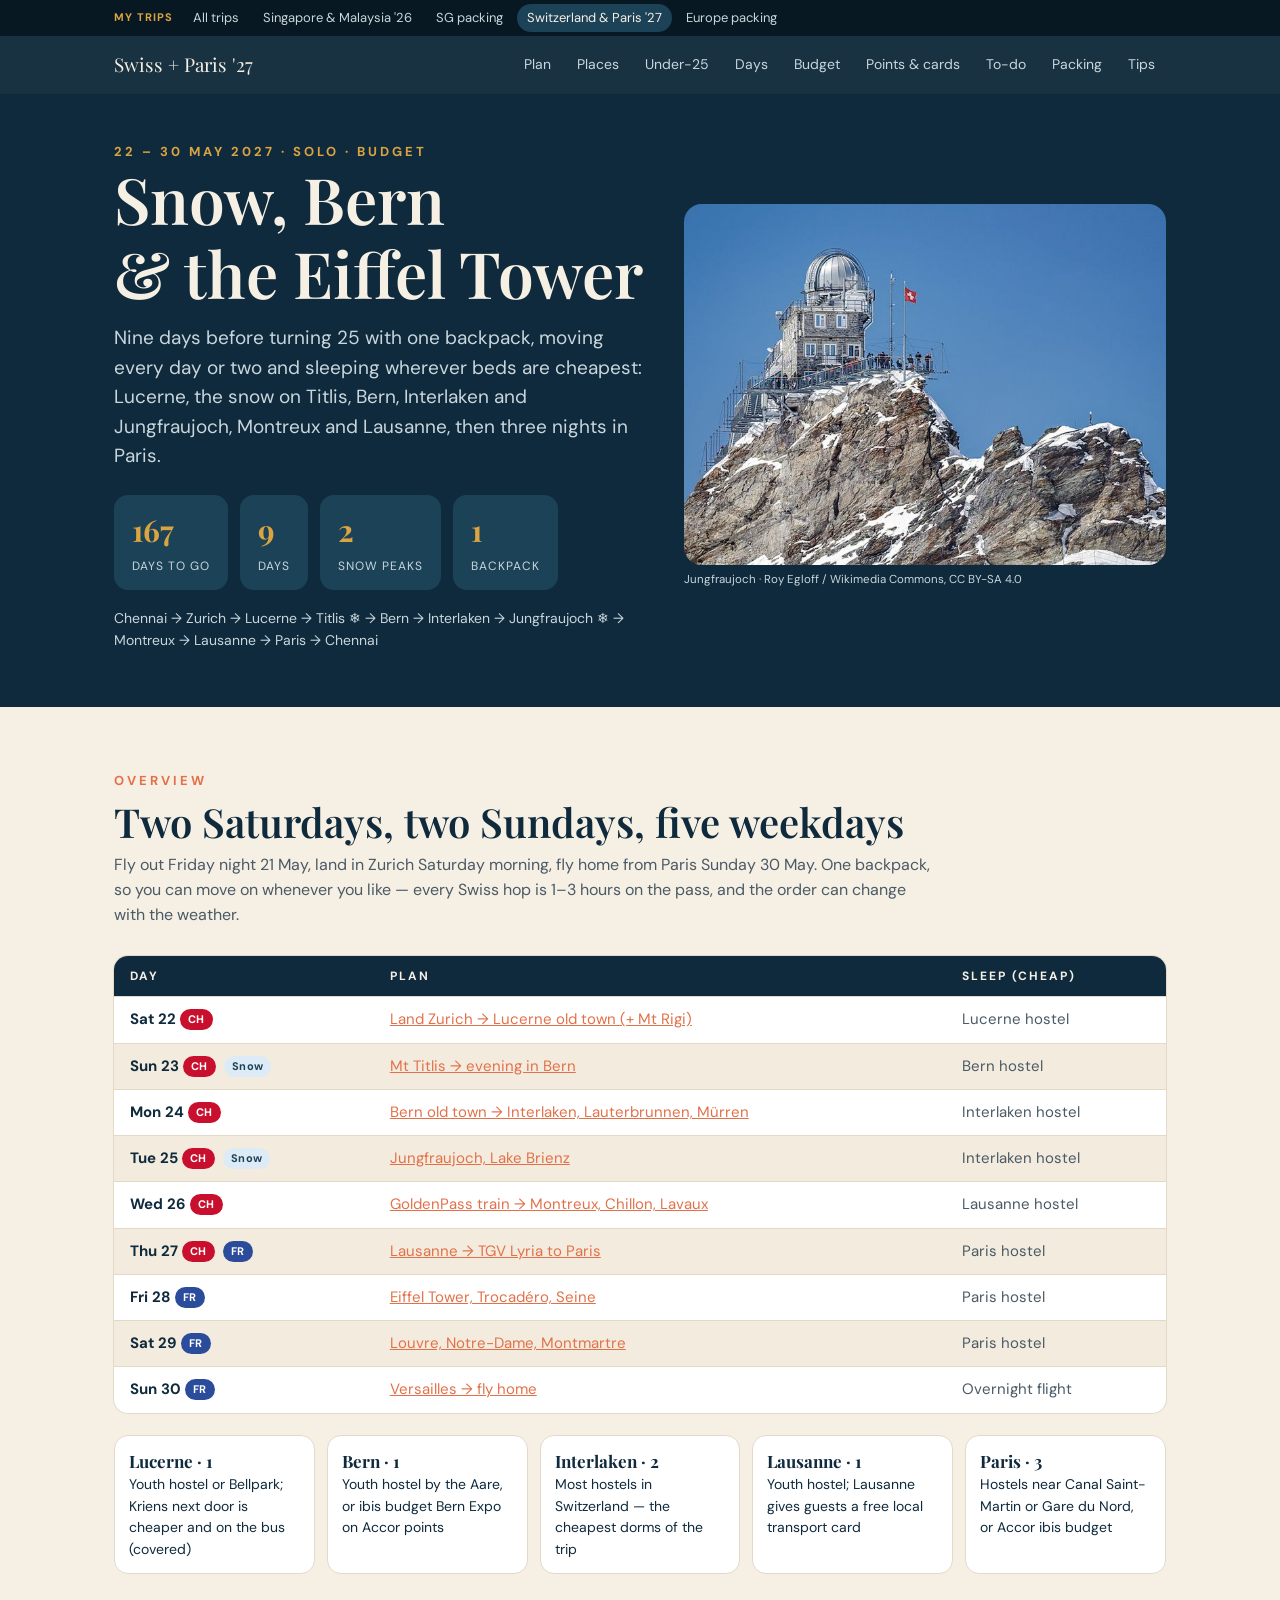
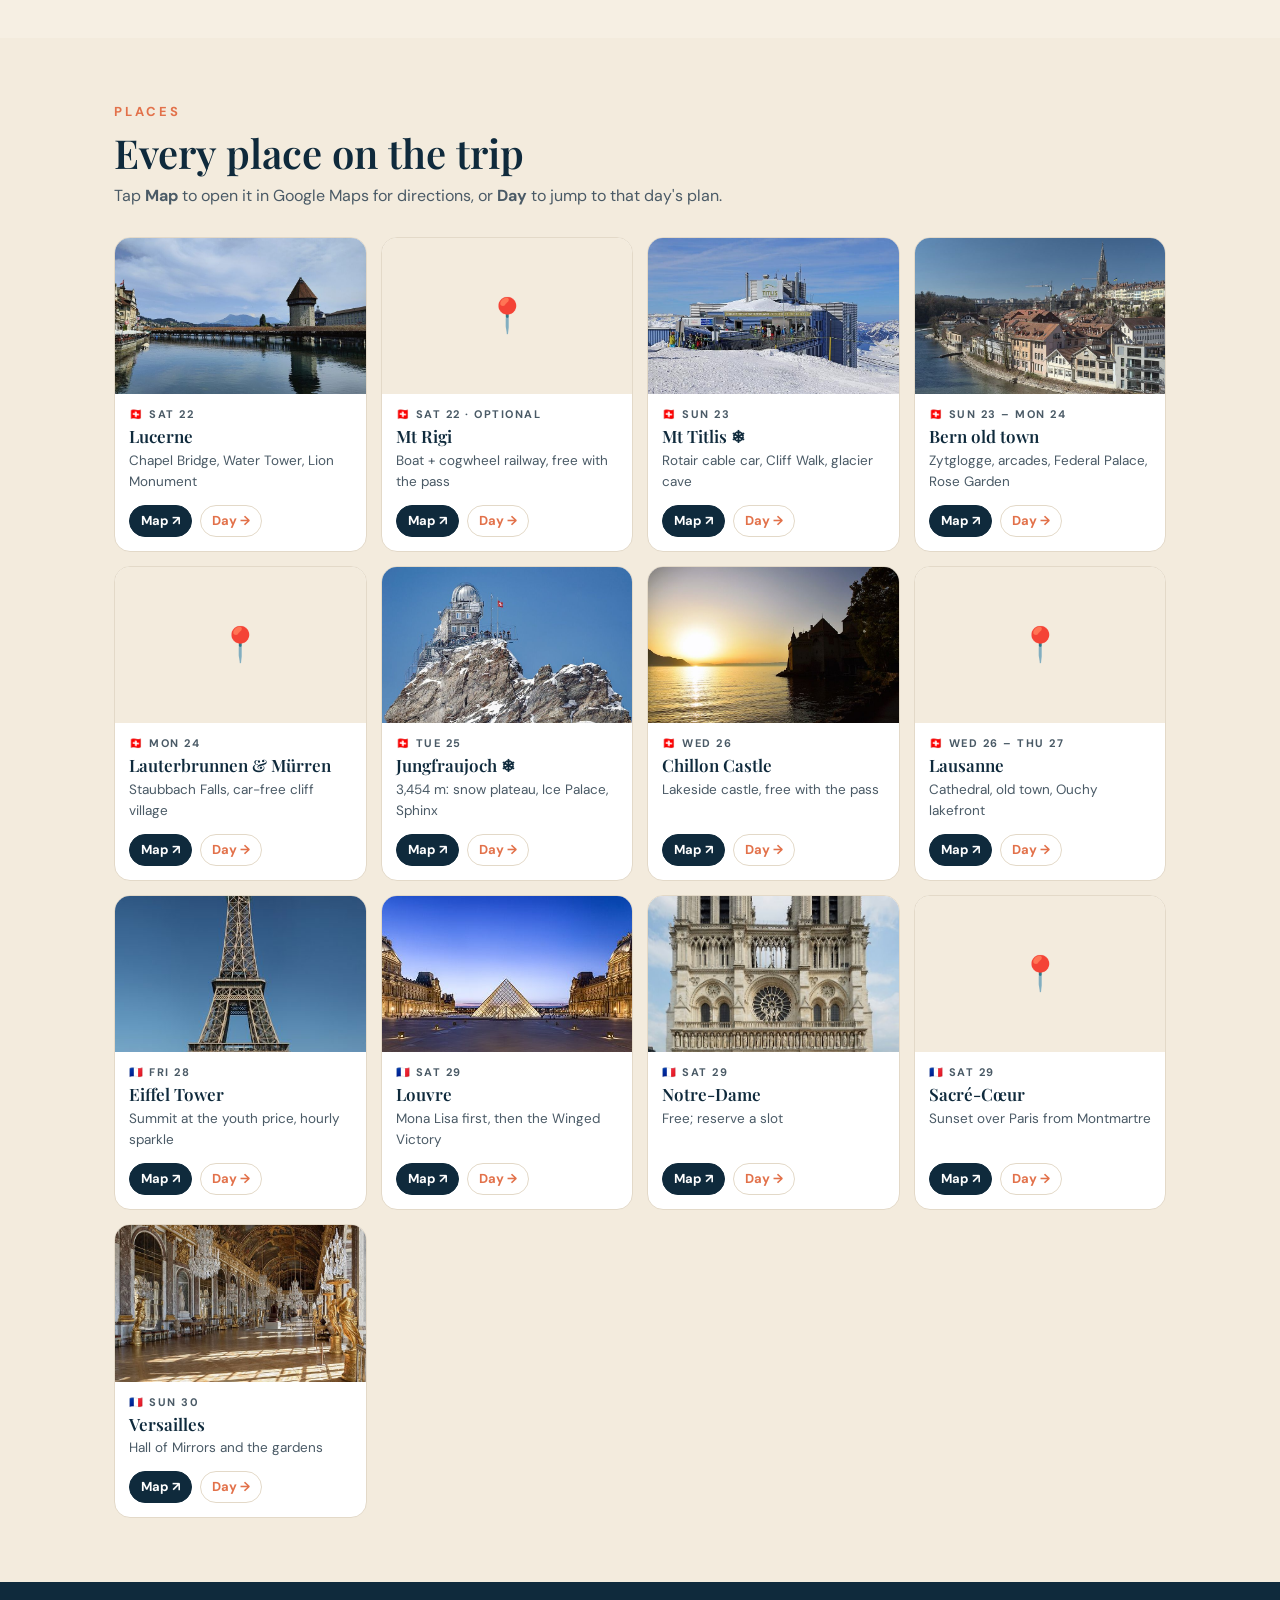
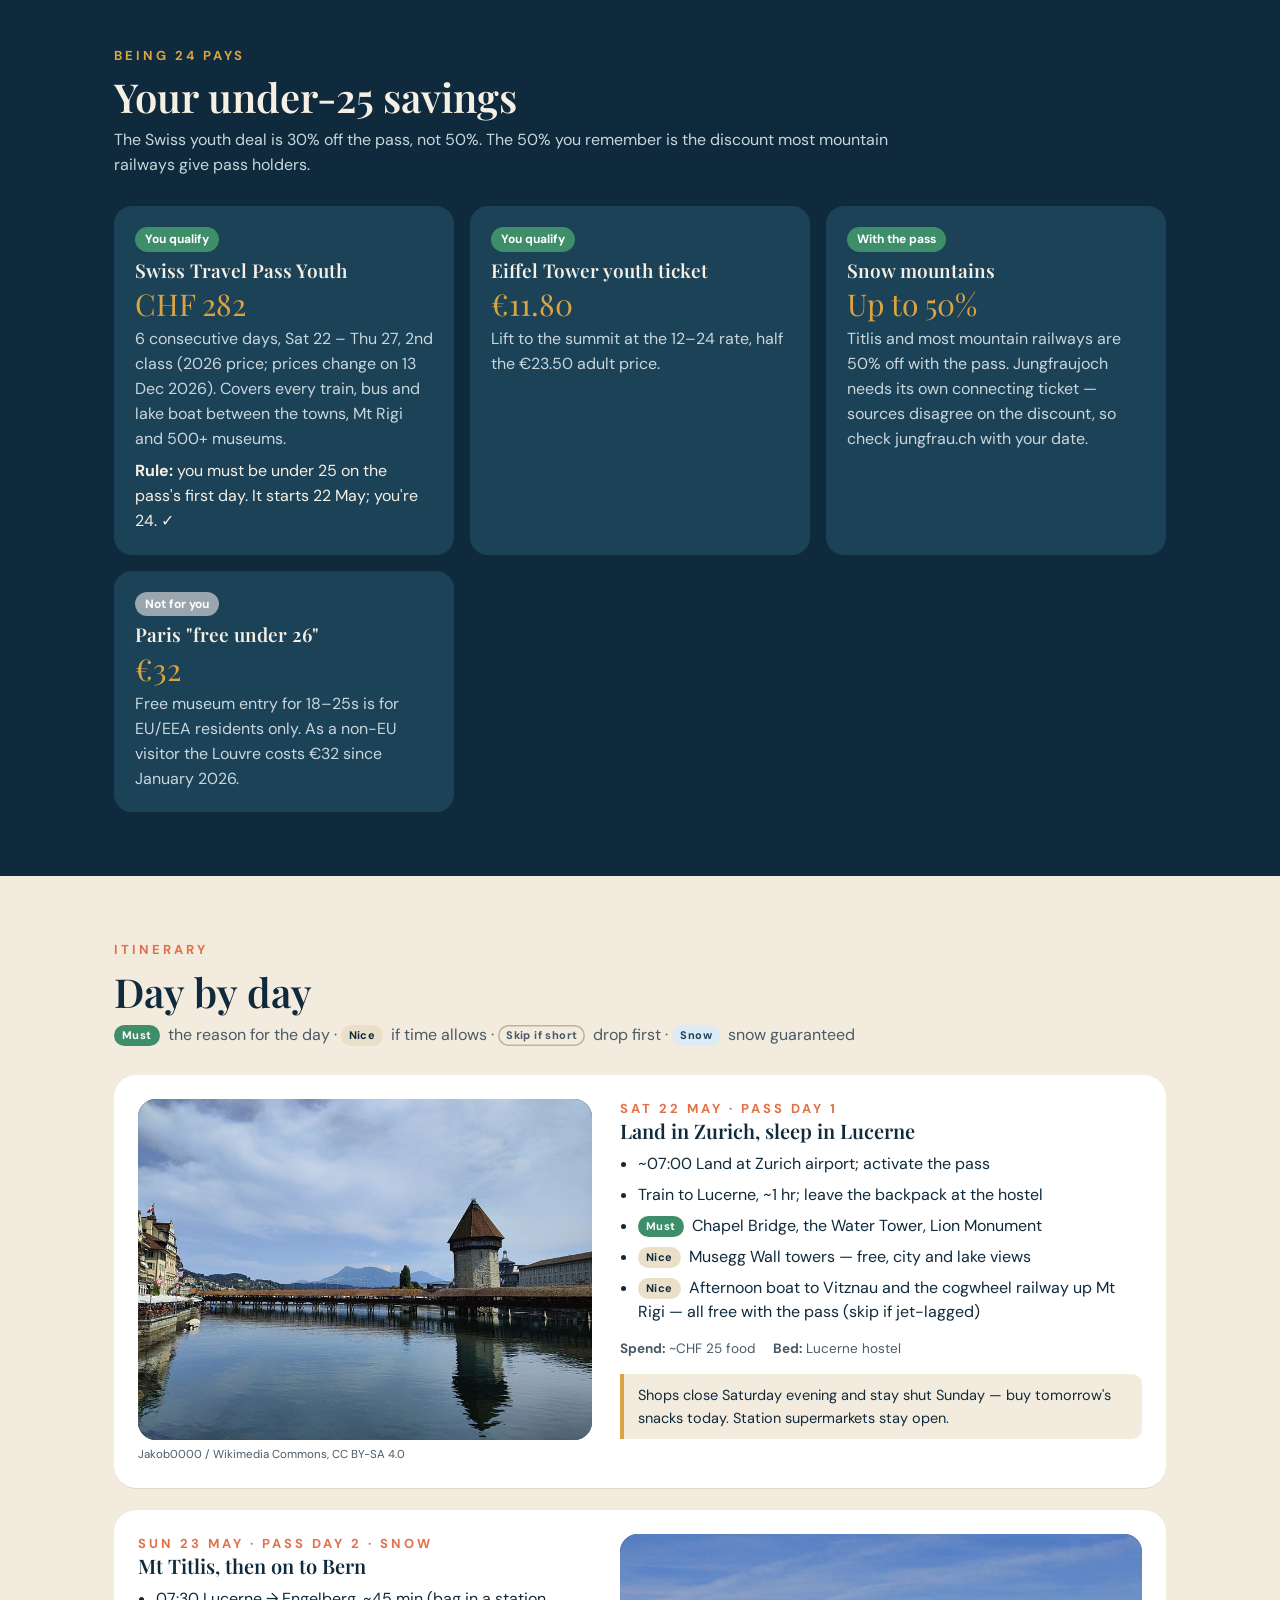
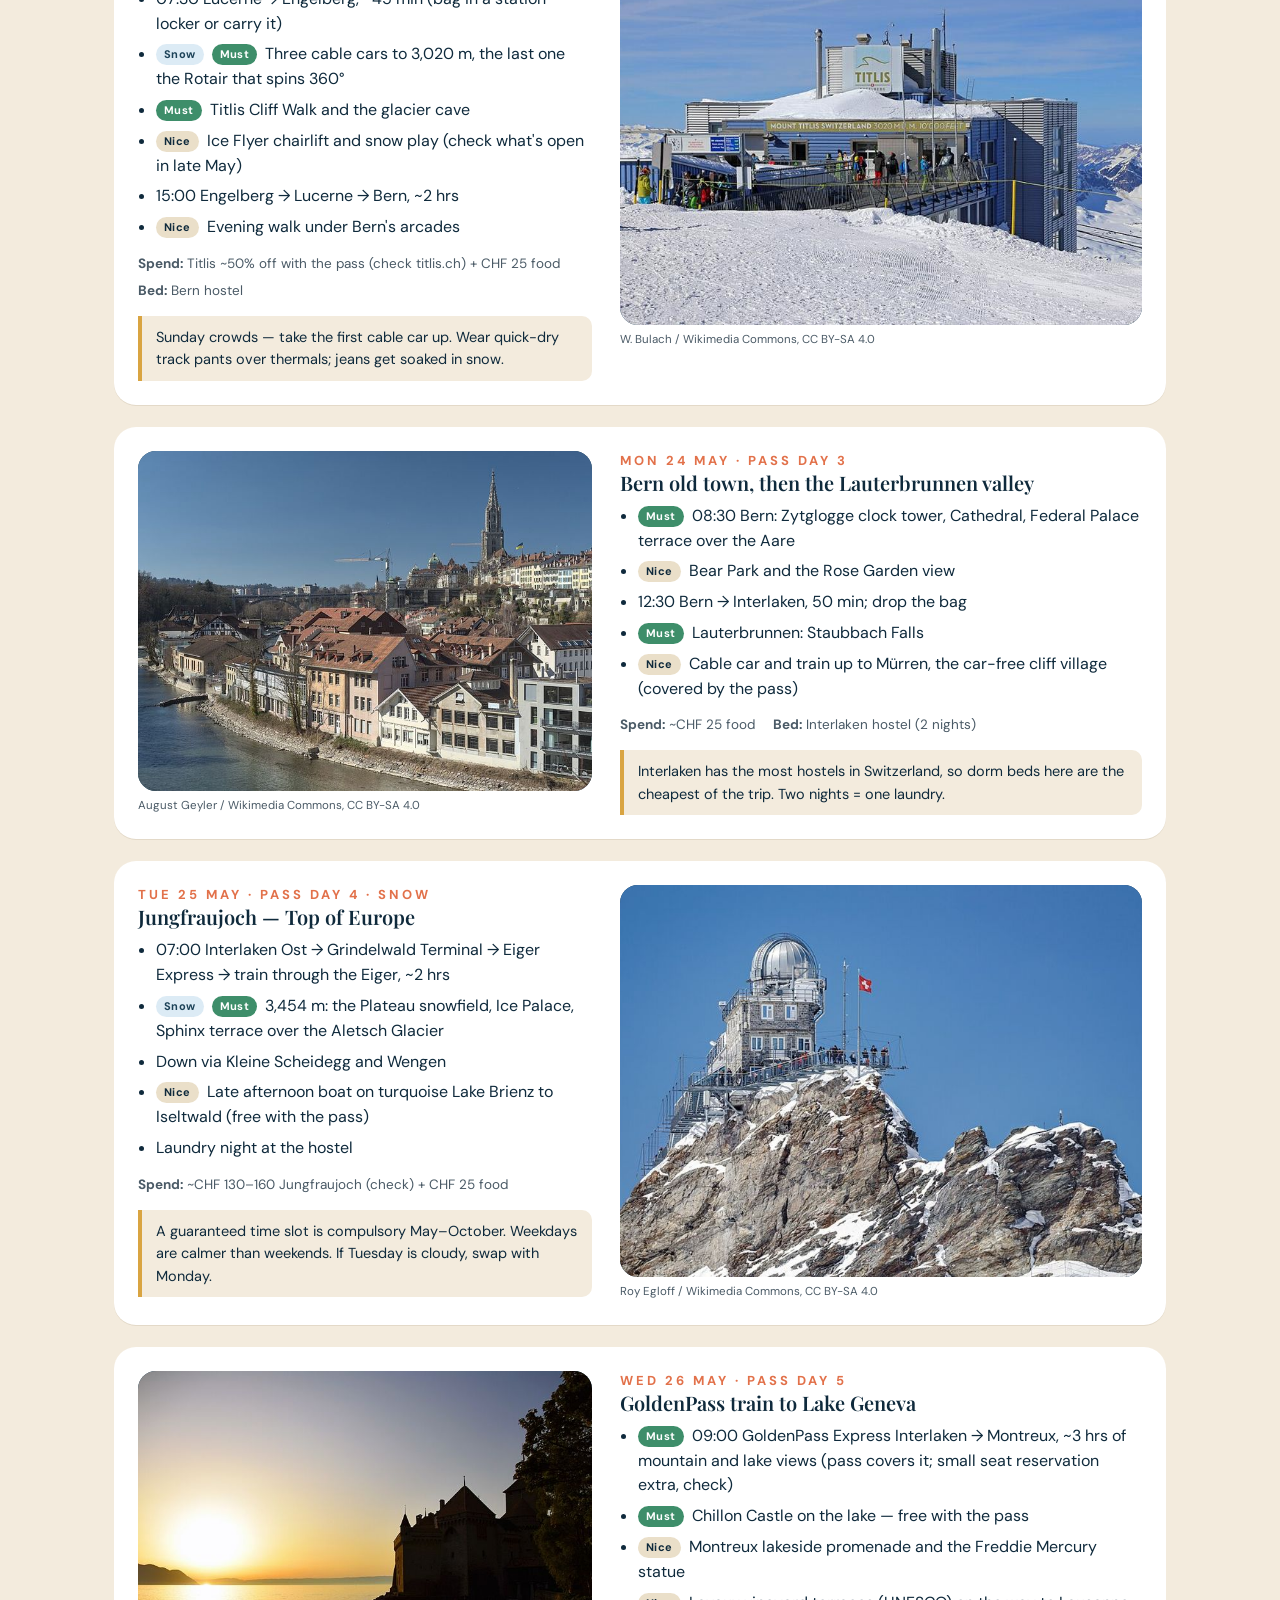
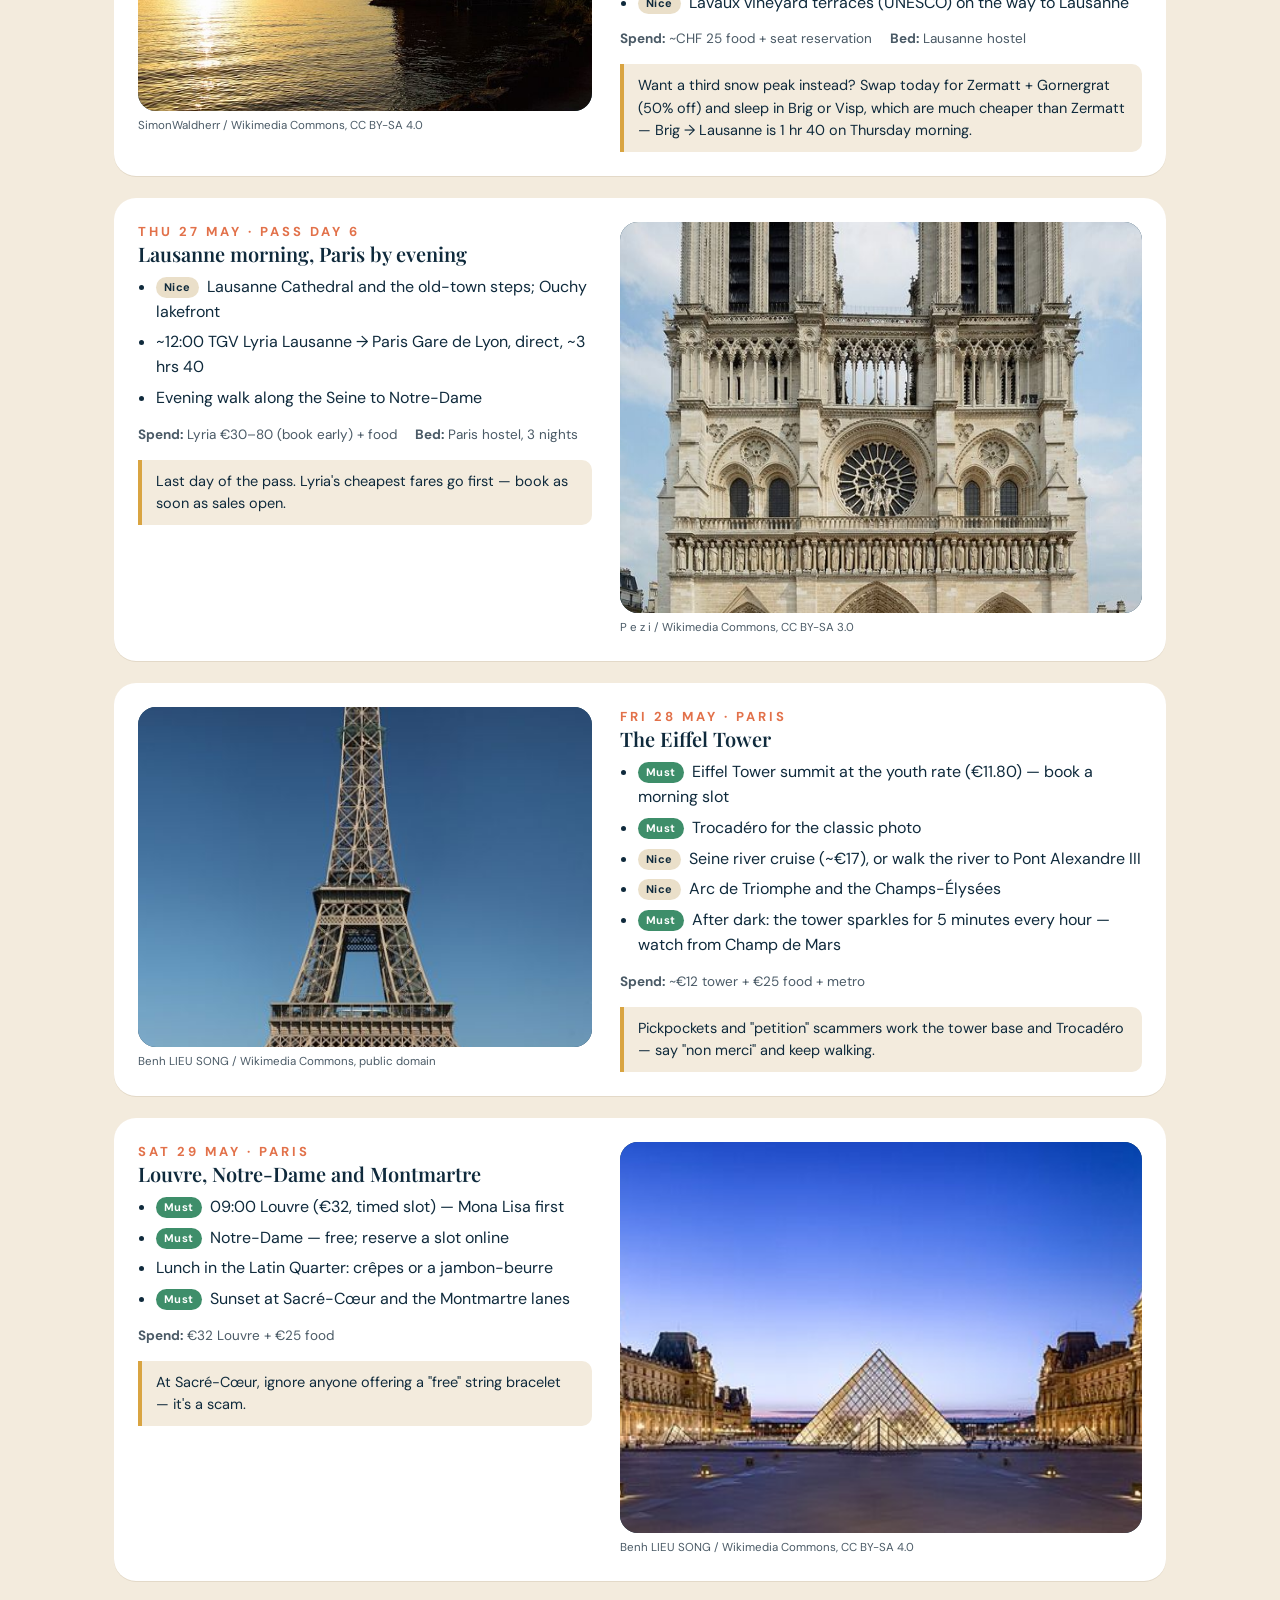
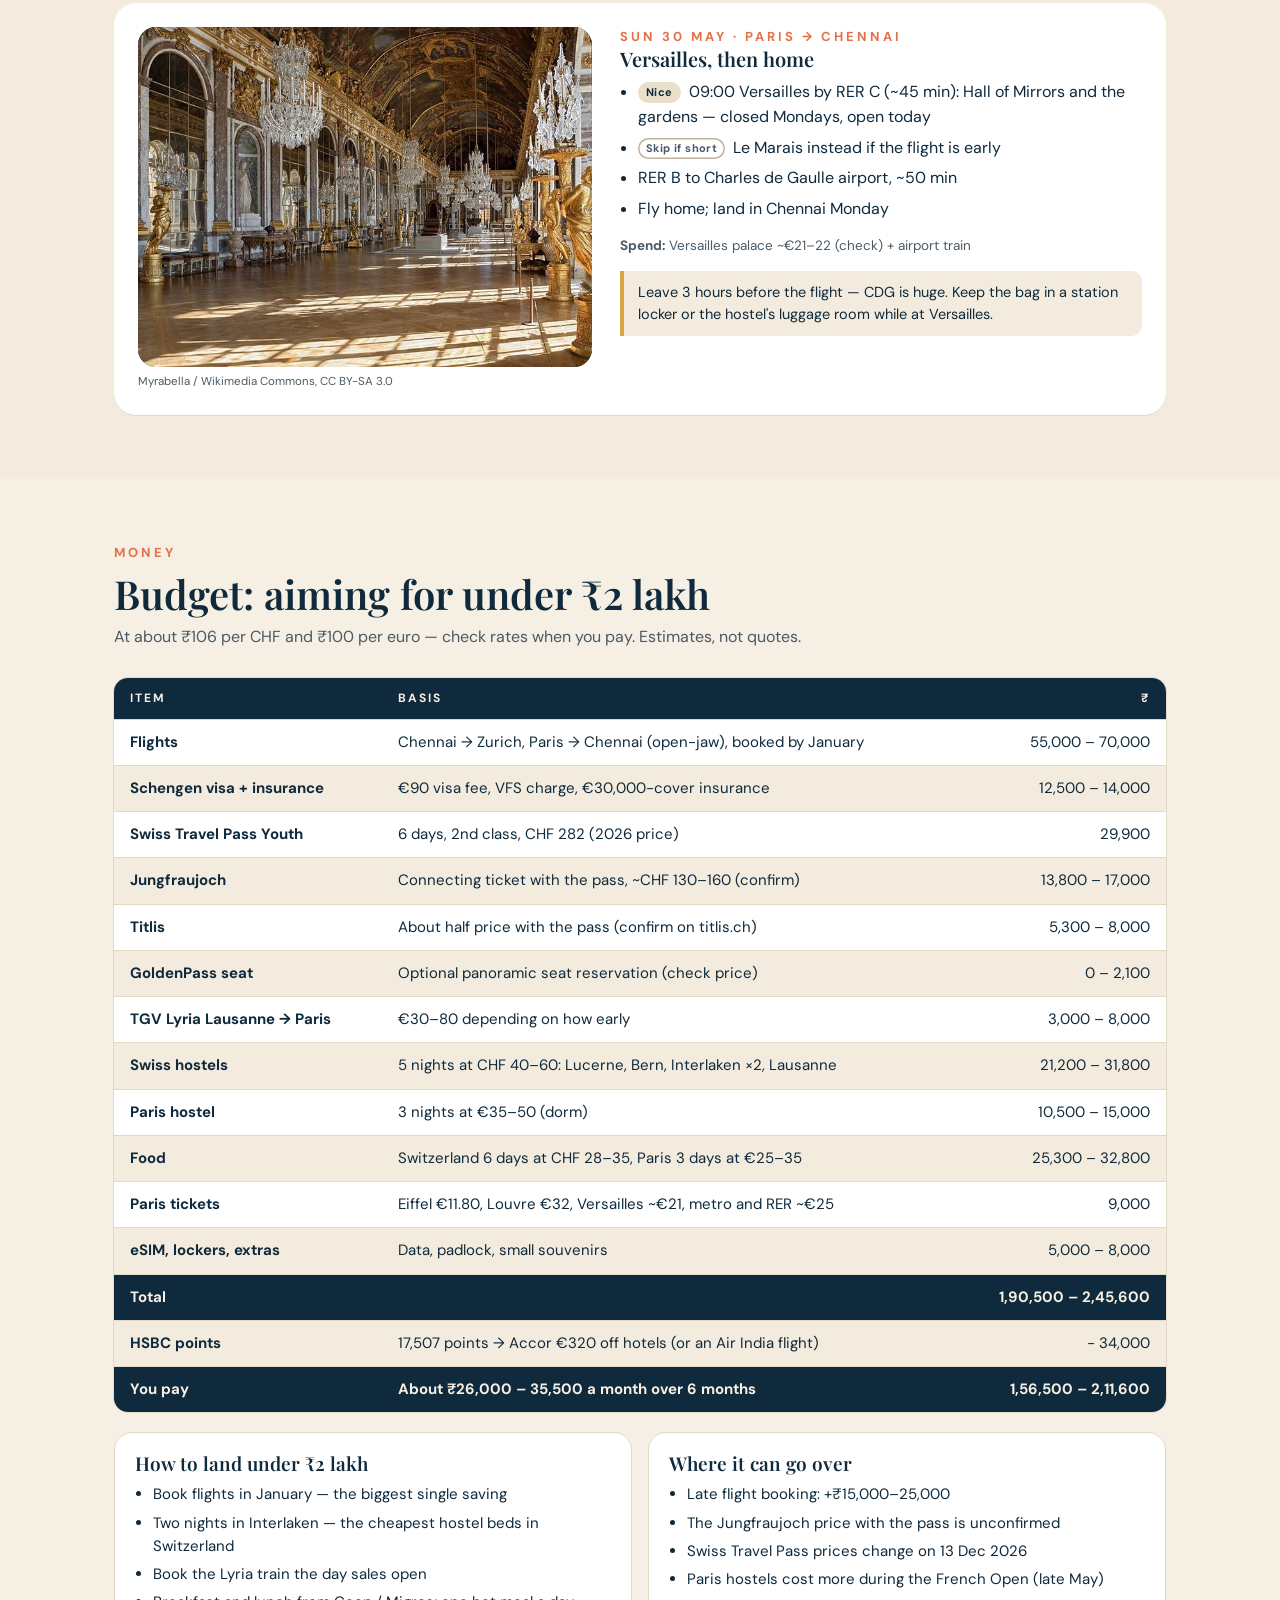
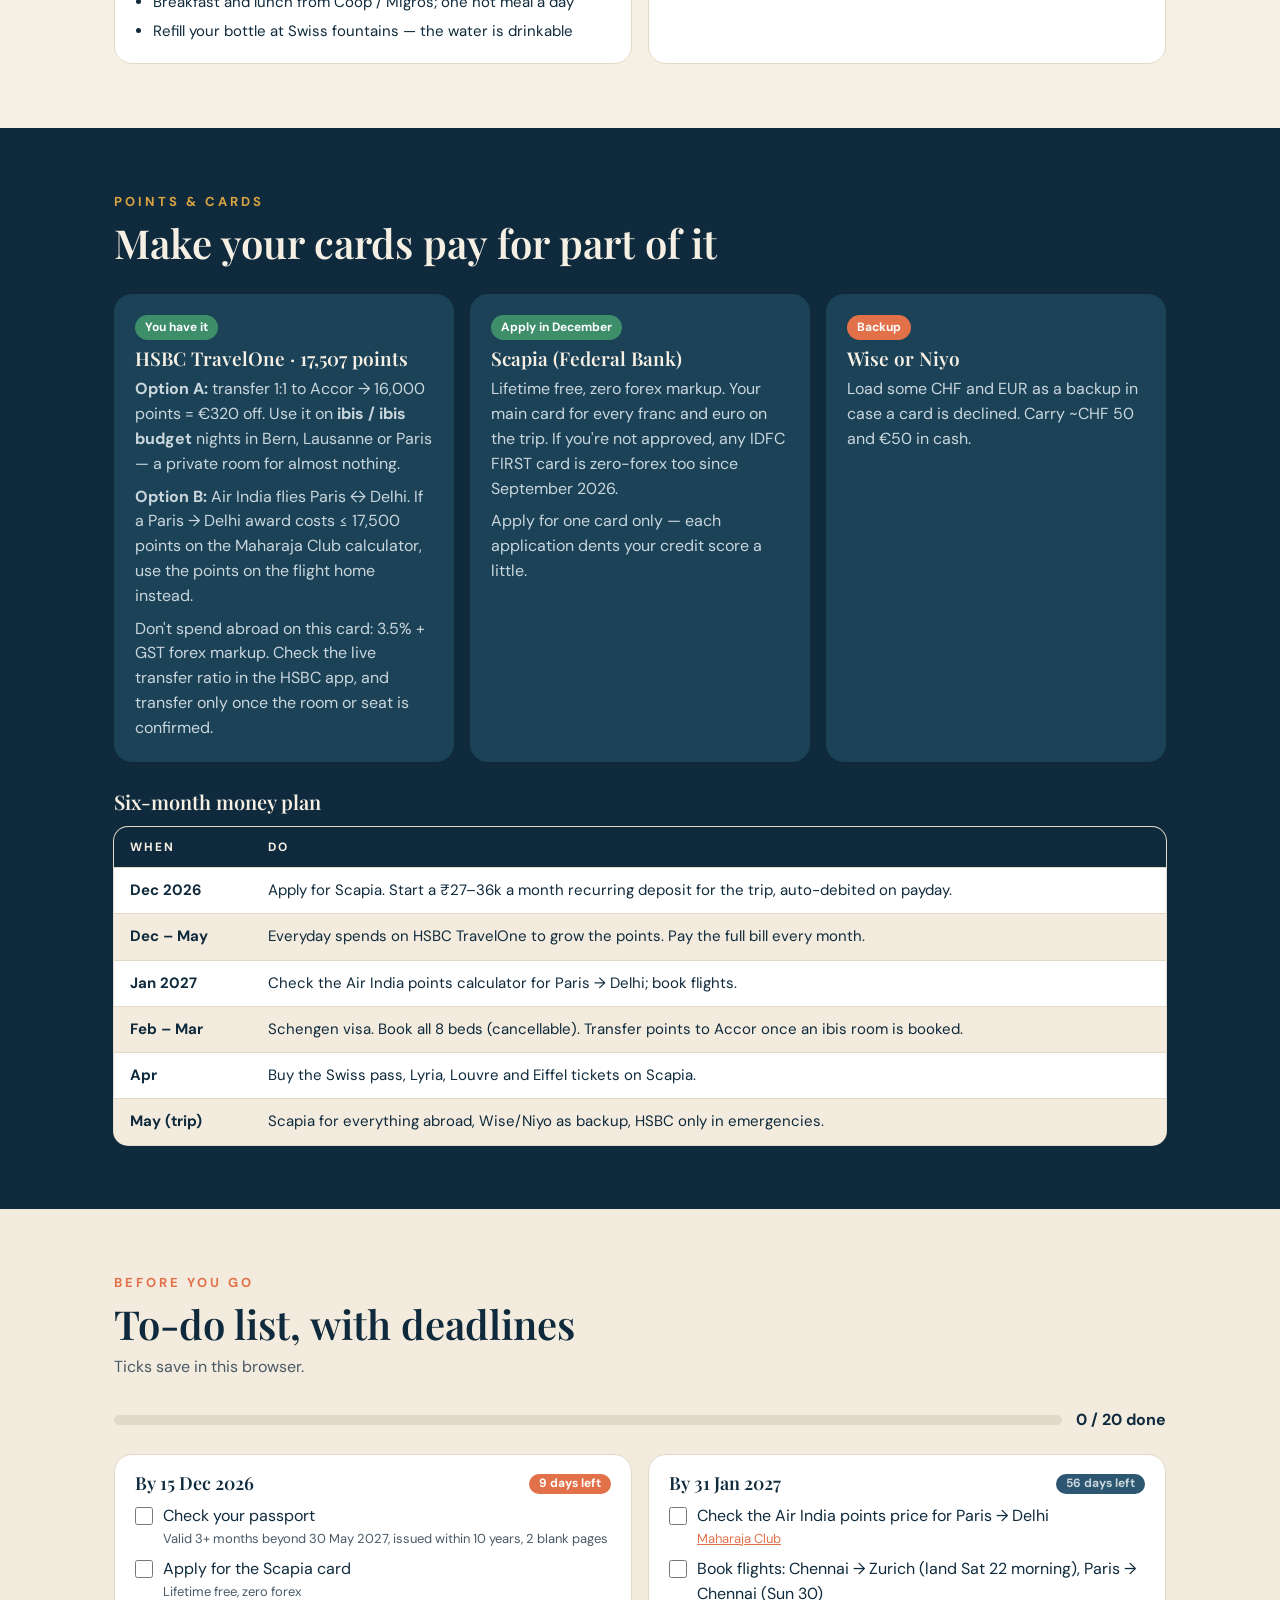
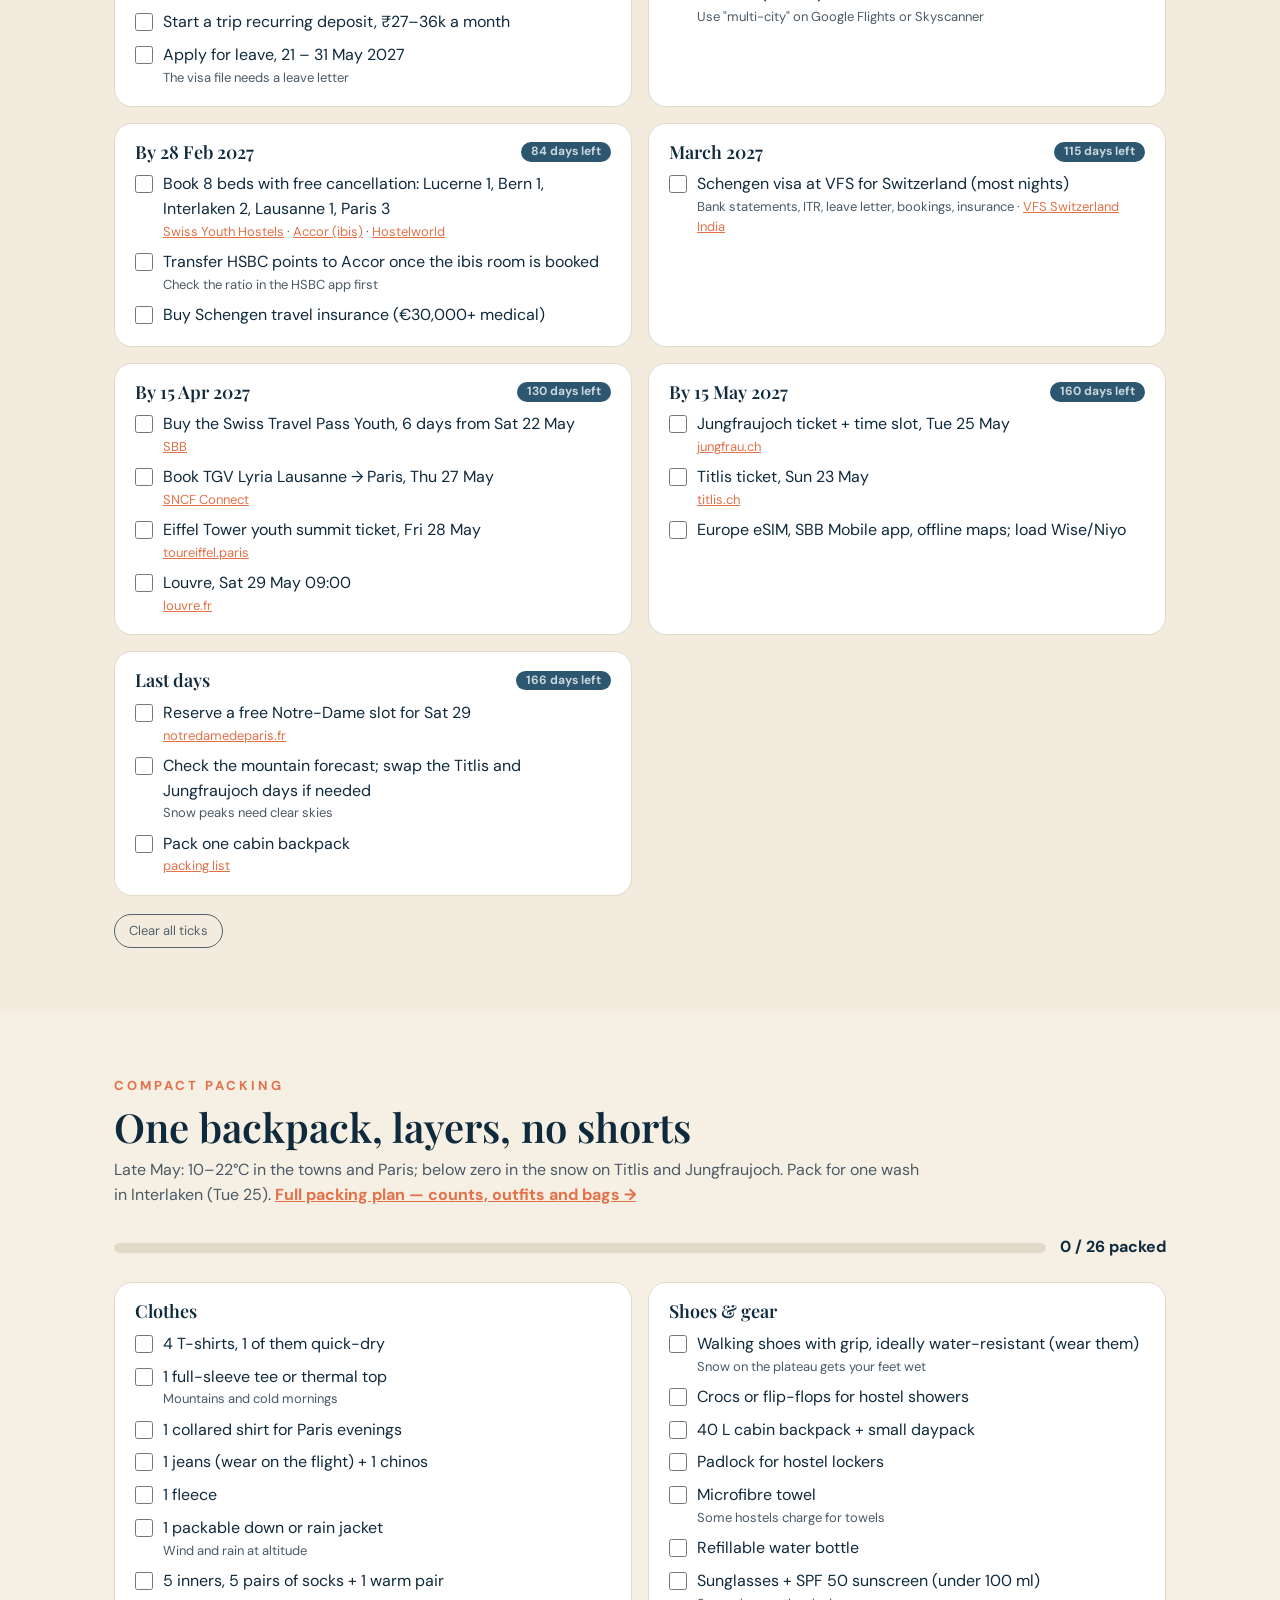
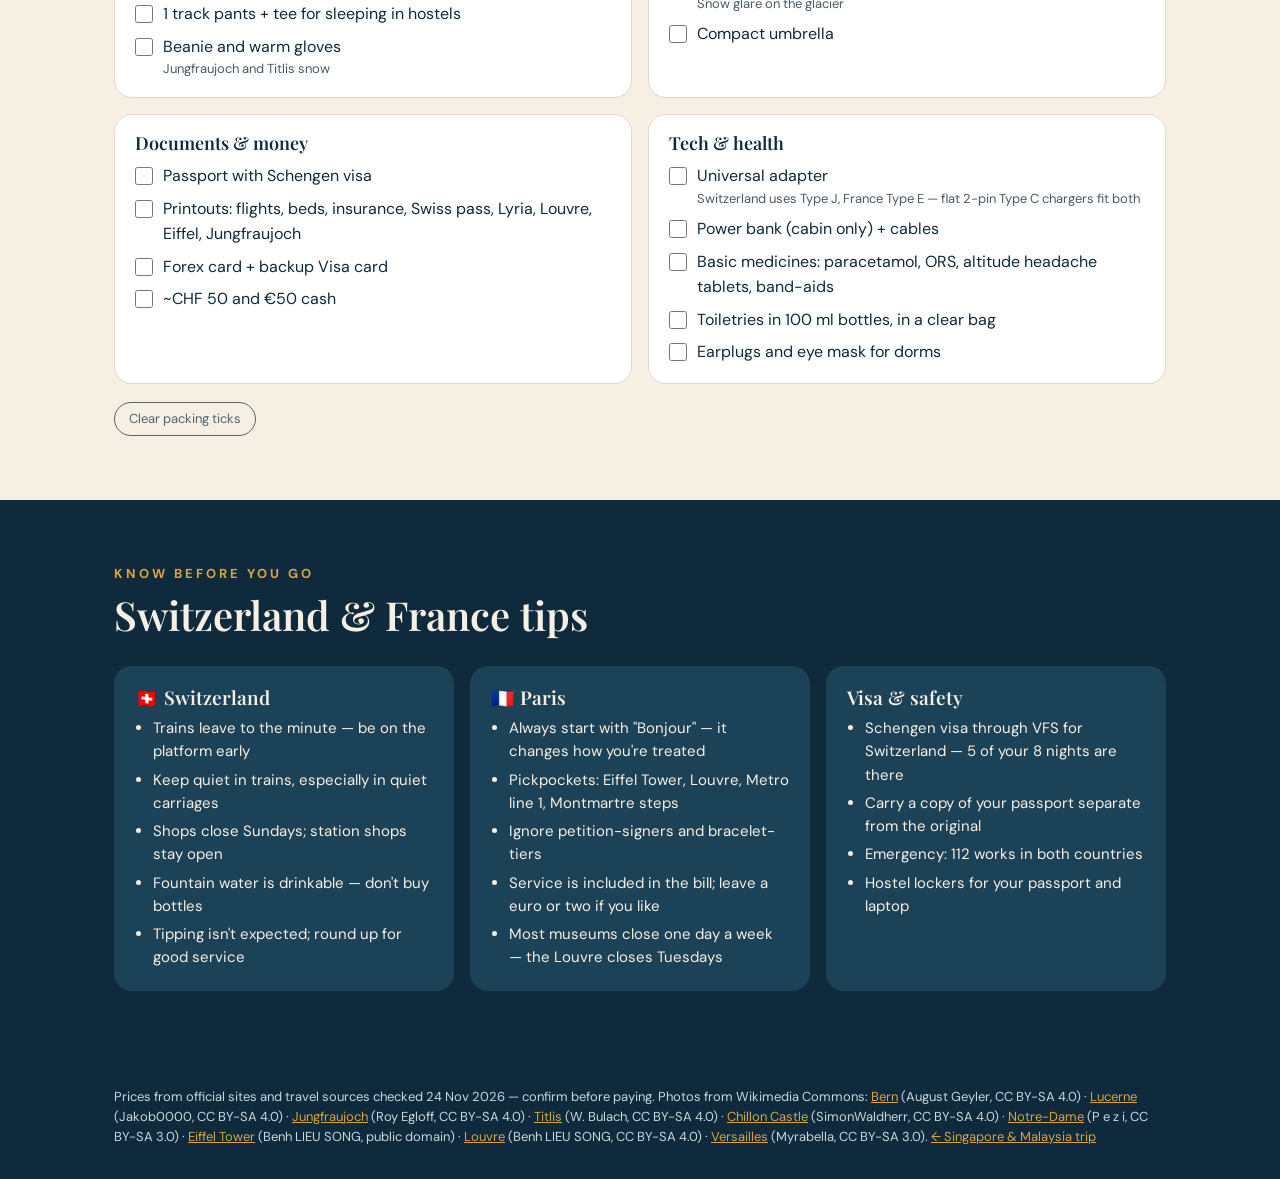
==== commit 1aa0cd72: "Add trips hub, one-backpack Europe route, places with maps and packing page; fix contrast" ====
--- a/europe-2027/index.html
+++ b/europe-2027/index.html
@@ -1,6 +1,6 @@
 <!DOCTYPE html><html lang="en"><head><meta charset="utf-8"><meta name="viewport" content="width=device-width,initial-scale=1">
-<title>Bern & Paris Solo</title>
-<meta name="description" content="Budget solo trip before turning 25: five nights in Bern with snow day trips to Jungfraujoch and Titlis, then Paris. 22–30 May 2027.">
+<title>Switzerland & Paris Solo</title>
+<meta name="description" content="Budget one-backpack solo trip before turning 25: Lucerne, Titlis, Bern, Interlaken, Jungfraujoch, Montreux and Paris. 22–30 May 2027.">
 <link rel="stylesheet" href="https://fonts.googleapis.com/css2?family=Playfair+Display:wght@500;600;700&family=DM+Sans:wght@400;500;600;700&display=swap">
 <style>
 :root{--dark:#0F2A3C;--light:#F6EFE3;--coral:#E2714A;--gold:#D9A441;--mute:#4A5A66;--pale:#C9D6DC;--panel:#1C4258;--line:#E3D9C8;--stripe:#F3EBDD;--green:#3E8E6A;--red:#C8102E}
@@ -53,7 +53,7 @@
 .table{overflow-x:auto;border-radius:14px;background:#fff;box-shadow:0 0 0 1px var(--line)}
 table{width:100%;border-collapse:collapse}
 th{background:var(--dark);color:var(--light);text-align:left;padding:11px 16px;font-size:12px;letter-spacing:2px;text-transform:uppercase}
-td{padding:11px 16px;border-top:1px solid var(--line);vertical-align:top;font-size:15px}
+td{color:var(--dark);padding:11px 16px;border-top:1px solid var(--line);vertical-align:top;font-size:15px}
 tr:nth-child(odd) td{background:var(--stripe)}
 td b{white-space:nowrap}
 td.num{text-align:right;white-space:nowrap;font-variant-numeric:tabular-nums}
@@ -76,11 +76,12 @@
 .tag.ch{background:var(--red);color:#fff} .tag.fr{background:#2B4C9B;color:#fff}
 /* todo */
 .progress{display:flex;align-items:center;gap:14px;margin-bottom:22px}
-.bar{flex:1;height:10px;background:var(--panel);border-radius:999px;overflow:hidden}
+.bar{flex:1;height:10px;background:#E3D9C8;border-radius:999px;overflow:hidden}
 .bar i{display:block;height:100%;width:0;background:var(--gold);transition:width .3s}
-.alt .bar{background:#E3D9C8}
+.dark .bar{background:var(--panel)}
 .groups{display:grid;grid-template-columns:repeat(2,1fr);gap:16px}
-.group{background:var(--panel);border-radius:18px;padding:18px 20px}
+.group{background:#fff;border:1px solid var(--line);border-radius:18px;padding:18px 20px}
+.dark .group{background:var(--panel);border-color:transparent}
 .alt .group{background:#fff;border:1px solid var(--line)}
 .group h3{display:flex;justify-content:space-between;align-items:center;gap:8px;font-size:18px;margin-bottom:10px}
 .due{font-family:'DM Sans',sans-serif;font-size:12px;font-weight:700;padding:3px 10px;border-radius:999px;background:#2D5670;color:var(--pale);white-space:nowrap}
@@ -89,16 +90,38 @@
 ul.todo label{display:flex;gap:10px;align-items:flex-start;cursor:pointer}
 ul.todo input{width:18px;height:18px;margin-top:3px;accent-color:var(--gold);flex:none}
 ul.todo .t{display:flex;flex-direction:column}
-ul.todo small{color:var(--pale);font-size:13px}
+ul.todo small{color:var(--mute);font-size:13px}
+.dark ul.todo small{color:var(--pale)}
 .alt ul.todo small{color:var(--mute)}
 ul.todo input:checked+.t>span{text-decoration:line-through;opacity:.6}
 .dark ul.todo a{color:var(--gold)}
 .reset{margin-top:18px;background:none;border:1px solid currentColor;color:inherit;opacity:.7;border-radius:999px;padding:6px 14px;cursor:pointer;font:inherit;font-size:13px}
 .two{display:grid;grid-template-columns:1fr 1fr;gap:16px}
 .card ul{padding-left:18px;display:flex;flex-direction:column;gap:5px;font-size:15px}
+/* places */
+.places{display:grid;grid-template-columns:repeat(auto-fill,minmax(210px,1fr));gap:14px}
+.place{background:#fff;border:1px solid var(--line);border-radius:16px;overflow:hidden;display:flex;flex-direction:column}
+.place img{width:100%;aspect-ratio:16/10;object-fit:cover;display:block;background:var(--panel)}
+.place .noimg{aspect-ratio:16/10;display:grid;place-items:center;background:var(--stripe);font-size:34px}
+.place div.b{padding:12px 14px 14px;display:flex;flex-direction:column;gap:4px;flex:1}
+.place h3{font-size:17px}
+.place p{font-size:13.5px;color:var(--mute)}
+.place .go{display:flex;gap:8px;margin-top:auto;padding-top:8px}
+.place .go a{font-size:13px;font-weight:700;text-decoration:none;padding:5px 11px;border-radius:999px;border:1px solid var(--line)}
+.place .go a.map{background:var(--dark);color:#fff;border-color:var(--dark)}
+.beds{display:grid;grid-template-columns:repeat(5,1fr);gap:12px;margin-top:22px}
+.beds div{background:#fff;border:1px solid var(--line);border-radius:14px;padding:12px 14px;font-size:14px}
+.beds b{display:block;font-family:'Playfair Display',Georgia,serif;font-size:17px}
+/* trip switcher */
+.tripbar{background:#081822;font-size:13px}
+.tripbar .wrap{display:flex;gap:4px;align-items:center;height:36px;overflow-x:auto;white-space:nowrap;scrollbar-width:none}
+.tripbar span{color:var(--gold);font-weight:700;letter-spacing:1px;text-transform:uppercase;font-size:11px;margin-right:6px}
+.tripbar a{color:var(--pale);text-decoration:none;padding:4px 10px;border-radius:999px}
+.tripbar a:hover,.tripbar a.on{background:var(--panel);color:var(--light)}
 footer{background:var(--dark);color:var(--pale);padding:32px 0;font-size:13px}
 footer a{color:var(--gold)}
 @media (max-width:900px){
+  .beds{grid-template-columns:repeat(2,1fr)}
   .wrap{padding:0 16px}
   .hero .wrap,.day,.two,.groups{grid-template-columns:1fr}
   .day:nth-child(even)>figure{order:0}
@@ -108,39 +131,52 @@
 }
 </style></head><body>
 
-<header><div class="wrap"><a class="brand" href="#top">Bern + Paris '27</a>
-<nav><a href="#glance">Plan</a><a href="#youth">Under-25</a><a href="#days">Days</a><a href="#budget">Budget</a><a href="#money">Points &amp; cards</a><a href="#todo">To-do</a><a href="#pack">Packing</a><a href="#tips">Tips</a></nav></div></header>
+<div class="tripbar"><div class="wrap"><span>My trips</span><a href="../trips.html">All trips</a><a href="../index.html">Singapore &amp; Malaysia '26</a><a href="../sabari/index.html">SG packing</a><a href="../europe-2027/index.html" class="on">Switzerland &amp; Paris '27</a><a href="../europe-2027/packing.html">Europe packing</a></div></div>
+<header><div class="wrap"><a class="brand" href="#top">Swiss + Paris '27</a>
+<nav><a href="#glance">Plan</a><a href="#places">Places</a><a href="#youth">Under-25</a><a href="#days">Days</a><a href="#budget">Budget</a><a href="#money">Points &amp; cards</a><a href="#todo">To-do</a><a href="packing.html">Packing</a><a href="#tips">Tips</a></nav></div></header>
 
 <section class="dark hero" id="top"><div class="wrap">
 <div>
 <p class="eyebrow gold">22 – 30 May 2027 · solo · budget</p>
 <h1>Snow, Bern<br>&amp; the Eiffel Tower</h1>
-<p class="lead">Nine days before turning 25. Five nights based in Bern with day trips up to the glacier snow on Jungfraujoch and Titlis, then three nights in Paris. One backpack, one Swiss youth pass, points paying part of the bill.</p>
-<div class="count"><div><b id="cd">—</b><span>days to go</span></div><div><b>5</b><span>nights in Bern</span></div><div><b>2</b><span>snow peaks</span></div><div><b>3</b><span>nights in Paris</span></div></div>
-<p class="route">Chennai → Zurich → <b>Bern</b> (base) ⇄ Lucerne · Jungfraujoch · Titlis → Basel → Paris → Chennai</p>
+<p class="lead">Nine days before turning 25 with one backpack, moving every day or two and sleeping wherever beds are cheapest: Lucerne, the snow on Titlis, Bern, Interlaken and Jungfraujoch, Montreux and Lausanne, then three nights in Paris.</p>
+<div class="count"><div><b id="cd">—</b><span>days to go</span></div><div><b>9</b><span>days</span></div><div><b>2</b><span>snow peaks</span></div><div><b>1</b><span>backpack</span></div></div>
+<p class="route">Chennai → Zurich → Lucerne → Titlis ❄ → Bern → Interlaken → Jungfraujoch ❄ → Montreux → Lausanne → Paris → Chennai</p>
 </div>
 <figure><div class="ph"><span>Jungfraujoch</span><img src="images/jungfraujoch.jpg" alt="Sphinx Observatory on Jungfraujoch in the snow" fetchpriority="high" onerror="this.remove()"></div><figcaption>Jungfraujoch · Roy Egloff / Wikimedia Commons, CC BY-SA 4.0</figcaption></figure>
 </div></section>
 
 <section id="glance"><div class="wrap">
-<div class="head"><p class="eyebrow">Overview</p><h2>Two Saturdays, two Sundays, five weekdays</h2><p class="mute">Fly out Friday night 21 May, land in Zurich Saturday morning, fly home from Paris Sunday 30 May. One bed in Bern for five nights — no packing up every day. Everything ends before your birthday on Fri 4 June.</p></div>
-<div class="table"><table><tr><th>Day</th><th>Plan</th><th>Sleep</th></tr>
-<tr><td><b>Sat 22</b> <span class="tag ch">CH</span></td><td><a href="#d22">Land Zurich → Bern old town</a></td><td class="mute">Bern</td></tr>
-<tr><td><b>Sun 23</b> <span class="tag ch">CH</span></td><td><a href="#d23">Lucerne + Mt Rigi</a></td><td class="mute">Bern</td></tr>
-<tr><td><b>Mon 24</b> <span class="tag ch">CH</span> <span class="tag snow">Snow</span></td><td><a href="#d24">Jungfraujoch, Lauterbrunnen</a></td><td class="mute">Bern</td></tr>
-<tr><td><b>Tue 25</b> <span class="tag ch">CH</span> <span class="tag snow">Snow</span></td><td><a href="#d25">Mt Titlis: glacier, Cliff Walk, Ice Flyer</a></td><td class="mute">Bern</td></tr>
-<tr><td><b>Wed 26</b> <span class="tag ch">CH</span></td><td><a href="#d26">Your pick: Zermatt, Glacier Express or Montreux</a></td><td class="mute">Bern</td></tr>
-<tr><td><b>Thu 27</b> <span class="tag ch">CH</span> <span class="tag fr">FR</span></td><td><a href="#d27">Bern morning → Basel → TGV Lyria to Paris</a></td><td class="mute">Paris</td></tr>
-<tr><td><b>Fri 28</b> <span class="tag fr">FR</span></td><td><a href="#d28">Eiffel Tower, Trocadéro, Seine</a></td><td class="mute">Paris</td></tr>
-<tr><td><b>Sat 29</b> <span class="tag fr">FR</span></td><td><a href="#d29">Louvre, Notre-Dame, Montmartre</a></td><td class="mute">Paris</td></tr>
+<div class="head"><p class="eyebrow">Overview</p><h2>Two Saturdays, two Sundays, five weekdays</h2><p class="mute">Fly out Friday night 21 May, land in Zurich Saturday morning, fly home from Paris Sunday 30 May. One backpack, so you can move on whenever you like — every Swiss hop is 1–3 hours on the pass, and the order can change with the weather.</p></div>
+<div class="table"><table><tr><th>Day</th><th>Plan</th><th>Sleep (cheap)</th></tr>
+<tr><td><b>Sat 22</b> <span class="tag ch">CH</span></td><td><a href="#d22">Land Zurich → Lucerne old town (+ Mt Rigi)</a></td><td class="mute">Lucerne hostel</td></tr>
+<tr><td><b>Sun 23</b> <span class="tag ch">CH</span> <span class="tag snow">Snow</span></td><td><a href="#d23">Mt Titlis → evening in Bern</a></td><td class="mute">Bern hostel</td></tr>
+<tr><td><b>Mon 24</b> <span class="tag ch">CH</span></td><td><a href="#d24">Bern old town → Interlaken, Lauterbrunnen, Mürren</a></td><td class="mute">Interlaken hostel</td></tr>
+<tr><td><b>Tue 25</b> <span class="tag ch">CH</span> <span class="tag snow">Snow</span></td><td><a href="#d25">Jungfraujoch, Lake Brienz</a></td><td class="mute">Interlaken hostel</td></tr>
+<tr><td><b>Wed 26</b> <span class="tag ch">CH</span></td><td><a href="#d26">GoldenPass train → Montreux, Chillon, Lavaux</a></td><td class="mute">Lausanne hostel</td></tr>
+<tr><td><b>Thu 27</b> <span class="tag ch">CH</span> <span class="tag fr">FR</span></td><td><a href="#d27">Lausanne → TGV Lyria to Paris</a></td><td class="mute">Paris hostel</td></tr>
+<tr><td><b>Fri 28</b> <span class="tag fr">FR</span></td><td><a href="#d28">Eiffel Tower, Trocadéro, Seine</a></td><td class="mute">Paris hostel</td></tr>
+<tr><td><b>Sat 29</b> <span class="tag fr">FR</span></td><td><a href="#d29">Louvre, Notre-Dame, Montmartre</a></td><td class="mute">Paris hostel</td></tr>
 <tr><td><b>Sun 30</b> <span class="tag fr">FR</span></td><td><a href="#d30">Versailles → fly home</a></td><td class="mute">Overnight flight</td></tr>
 </table></div>
+<div class="beds">
+<div><b>Lucerne · 1</b>Youth hostel or Bellpark; Kriens next door is cheaper and on the bus (covered)</div>
+<div><b>Bern · 1</b>Youth hostel by the Aare, or ibis budget Bern Expo on Accor points</div>
+<div><b>Interlaken · 2</b>Most hostels in Switzerland — the cheapest dorms of the trip</div>
+<div><b>Lausanne · 1</b>Youth hostel; Lausanne gives guests a free local transport card</div>
+<div><b>Paris · 3</b>Hostels near Canal Saint-Martin or Gare du Nord, or Accor ibis budget</div>
+</div>
+</div></section>
+
+<section class="alt" id="places"><div class="wrap">
+<div class="head"><p class="eyebrow">Places</p><h2>Every place on the trip</h2><p class="mute">Tap <b>Map</b> to open it in Google Maps for directions, or <b>Day</b> to jump to that day's plan.</p></div>
+<div class="places"><div class="place"><img src="images/lucerne.jpg" alt="Lucerne" loading="lazy"><div class="b"><p class="eyebrow" style="font-size:11px;letter-spacing:1.5px">🇨🇭 Sat 22</p><h3>Lucerne</h3><p>Chapel Bridge, Water Tower, Lion Monument</p><div class="go"><a class="map" href="https://www.google.com/maps/search/?api=1&amp;query=Kapellbr%C3%BCcke+Luzern" target="_blank" rel="noopener">Map ↗</a><a href="#d22">Day →</a></div></div></div><div class="place"><div class="noimg">📍</div><div class="b"><p class="eyebrow" style="font-size:11px;letter-spacing:1.5px">🇨🇭 Sat 22 · optional</p><h3>Mt Rigi</h3><p>Boat + cogwheel railway, free with the pass</p><div class="go"><a class="map" href="https://www.google.com/maps/search/?api=1&amp;query=Rigi+Kulm" target="_blank" rel="noopener">Map ↗</a><a href="#d22">Day →</a></div></div></div><div class="place"><img src="images/titlis.jpg" alt="Mt Titlis ❄" loading="lazy"><div class="b"><p class="eyebrow" style="font-size:11px;letter-spacing:1.5px">🇨🇭 Sun 23</p><h3>Mt Titlis ❄</h3><p>Rotair cable car, Cliff Walk, glacier cave</p><div class="go"><a class="map" href="https://www.google.com/maps/search/?api=1&amp;query=Titlis+Bergstation" target="_blank" rel="noopener">Map ↗</a><a href="#d23">Day →</a></div></div></div><div class="place"><img src="images/bern.jpg" alt="Bern old town" loading="lazy"><div class="b"><p class="eyebrow" style="font-size:11px;letter-spacing:1.5px">🇨🇭 Sun 23 – Mon 24</p><h3>Bern old town</h3><p>Zytglogge, arcades, Federal Palace, Rose Garden</p><div class="go"><a class="map" href="https://www.google.com/maps/search/?api=1&amp;query=Zytglogge+Bern" target="_blank" rel="noopener">Map ↗</a><a href="#d24">Day →</a></div></div></div><div class="place"><div class="noimg">📍</div><div class="b"><p class="eyebrow" style="font-size:11px;letter-spacing:1.5px">🇨🇭 Mon 24</p><h3>Lauterbrunnen & Mürren</h3><p>Staubbach Falls, car-free cliff village</p><div class="go"><a class="map" href="https://www.google.com/maps/search/?api=1&amp;query=Lauterbrunnen" target="_blank" rel="noopener">Map ↗</a><a href="#d24">Day →</a></div></div></div><div class="place"><img src="images/jungfraujoch.jpg" alt="Jungfraujoch ❄" loading="lazy"><div class="b"><p class="eyebrow" style="font-size:11px;letter-spacing:1.5px">🇨🇭 Tue 25</p><h3>Jungfraujoch ❄</h3><p>3,454 m: snow plateau, Ice Palace, Sphinx</p><div class="go"><a class="map" href="https://www.google.com/maps/search/?api=1&amp;query=Jungfraujoch" target="_blank" rel="noopener">Map ↗</a><a href="#d25">Day →</a></div></div></div><div class="place"><img src="images/chillon.jpg" alt="Chillon Castle" loading="lazy"><div class="b"><p class="eyebrow" style="font-size:11px;letter-spacing:1.5px">🇨🇭 Wed 26</p><h3>Chillon Castle</h3><p>Lakeside castle, free with the pass</p><div class="go"><a class="map" href="https://www.google.com/maps/search/?api=1&amp;query=Ch%C3%A2teau+de+Chillon" target="_blank" rel="noopener">Map ↗</a><a href="#d26">Day →</a></div></div></div><div class="place"><div class="noimg">📍</div><div class="b"><p class="eyebrow" style="font-size:11px;letter-spacing:1.5px">🇨🇭 Wed 26 – Thu 27</p><h3>Lausanne</h3><p>Cathedral, old town, Ouchy lakefront</p><div class="go"><a class="map" href="https://www.google.com/maps/search/?api=1&amp;query=Lausanne+Cathedral" target="_blank" rel="noopener">Map ↗</a><a href="#d27">Day →</a></div></div></div><div class="place"><img src="images/eiffel.jpg" alt="Eiffel Tower" loading="lazy"><div class="b"><p class="eyebrow" style="font-size:11px;letter-spacing:1.5px">🇫🇷 Fri 28</p><h3>Eiffel Tower</h3><p>Summit at the youth price, hourly sparkle</p><div class="go"><a class="map" href="https://www.google.com/maps/search/?api=1&amp;query=Eiffel+Tower" target="_blank" rel="noopener">Map ↗</a><a href="#d28">Day →</a></div></div></div><div class="place"><img src="images/louvre.jpg" alt="Louvre" loading="lazy"><div class="b"><p class="eyebrow" style="font-size:11px;letter-spacing:1.5px">🇫🇷 Sat 29</p><h3>Louvre</h3><p>Mona Lisa first, then the Winged Victory</p><div class="go"><a class="map" href="https://www.google.com/maps/search/?api=1&amp;query=Louvre+Museum" target="_blank" rel="noopener">Map ↗</a><a href="#d29">Day →</a></div></div></div><div class="place"><img src="images/notre-dame.jpg" alt="Notre-Dame" loading="lazy"><div class="b"><p class="eyebrow" style="font-size:11px;letter-spacing:1.5px">🇫🇷 Sat 29</p><h3>Notre-Dame</h3><p>Free; reserve a slot</p><div class="go"><a class="map" href="https://www.google.com/maps/search/?api=1&amp;query=Notre-Dame+de+Paris" target="_blank" rel="noopener">Map ↗</a><a href="#d29">Day →</a></div></div></div><div class="place"><div class="noimg">📍</div><div class="b"><p class="eyebrow" style="font-size:11px;letter-spacing:1.5px">🇫🇷 Sat 29</p><h3>Sacré-Cœur</h3><p>Sunset over Paris from Montmartre</p><div class="go"><a class="map" href="https://www.google.com/maps/search/?api=1&amp;query=Sacr%C3%A9-C%C5%93ur+Paris" target="_blank" rel="noopener">Map ↗</a><a href="#d29">Day →</a></div></div></div><div class="place"><img src="images/versailles.jpg" alt="Versailles" loading="lazy"><div class="b"><p class="eyebrow" style="font-size:11px;letter-spacing:1.5px">🇫🇷 Sun 30</p><h3>Versailles</h3><p>Hall of Mirrors and the gardens</p><div class="go"><a class="map" href="https://www.google.com/maps/search/?api=1&amp;query=Palace+of+Versailles" target="_blank" rel="noopener">Map ↗</a><a href="#d30">Day →</a></div></div></div></div>
 </div></section>
 
 <section class="dark" id="youth"><div class="wrap">
 <div class="head"><p class="eyebrow gold">Being 24 pays</p><h2>Your under-25 savings</h2><p class="mute">The Swiss youth deal is 30% off the pass, not 50%. The 50% you remember is the discount most mountain railways give pass holders.</p></div>
 <div class="cards">
-<div class="card"><span class="pill">You qualify</span><h3>Swiss Travel Pass Youth</h3><p class="big">CHF 282</p><p class="mute">6 consecutive days, Sat 22 – Thu 27, 2nd class (2026 price; prices change on 13 Dec 2026). Covers every train from Bern, lake boats, Mt Rigi and 500+ museums.</p><p><b>Rule:</b> you must be under 25 on the pass's first day. It starts 22 May; you're 24. ✓</p></div>
+<div class="card"><span class="pill">You qualify</span><h3>Swiss Travel Pass Youth</h3><p class="big">CHF 282</p><p class="mute">6 consecutive days, Sat 22 – Thu 27, 2nd class (2026 price; prices change on 13 Dec 2026). Covers every train, bus and lake boat between the towns, Mt Rigi and 500+ museums.</p><p><b>Rule:</b> you must be under 25 on the pass's first day. It starts 22 May; you're 24. ✓</p></div>
 <div class="card"><span class="pill">You qualify</span><h3>Eiffel Tower youth ticket</h3><p class="big">€11.80</p><p class="mute">Lift to the summit at the 12–24 rate, half the €23.50 adult price.</p></div>
 <div class="card"><span class="pill">With the pass</span><h3>Snow mountains</h3><p class="big">Up to 50%</p><p class="mute">Titlis and most mountain railways are 50% off with the pass. Jungfraujoch needs its own connecting ticket — sources disagree on the discount, so check jungfrau.ch with your date.</p></div>
 <div class="card"><span class="pill no">Not for you</span><h3>Paris "free under 26"</h3><p class="big">€32</p><p class="mute">Free museum entry for 18–25s is for EU/EEA residents only. As a non-EU visitor the Louvre costs €32 since January 2026.</p></div>
@@ -151,41 +187,41 @@
 <div class="head"><p class="eyebrow">Itinerary</p><h2>Day by day</h2><p class="mute"><span class="tag must">Must</span> the reason for the day · <span class="tag nice">Nice</span> if time allows · <span class="tag skip">Skip if short</span> drop first · <span class="tag snow">Snow</span> snow guaranteed</p></div>
 <div class="days">
 
-<article class="day" id="d22"><figure><div class="ph"><span>Bern</span><img src="images/bern.jpg" alt="Bern old town above the Aare" loading="lazy" onerror="this.remove()"></div><figcaption>August Geyler / Wikimedia Commons, CC BY-SA 4.0</figcaption></figure>
-<div><p class="eyebrow">Sat 22 May · pass day 1</p><h3>Land in Zurich, settle into Bern</h3>
-<ul><li>~07:00 Land at Zurich airport; activate the pass</li><li>Direct train to Bern, ~1 hr 15; leave the bag at the hostel</li><li><span class="tag must">Must</span> Old Town: the arcades, Zytglogge clock tower (the figures move just before every hour), Cathedral and its tower view</li><li><span class="tag must">Must</span> Federal Palace terrace over the Aare</li><li><span class="tag nice">Nice</span> Bear Park, then the Rose Garden for sunset over the old town</li><li>Early night to beat jet lag</li></ul>
-<p class="meta"><span><b>Spend:</b> ~CHF 25 food</span><span><b>Bed:</b> Bern youth hostel, 5 nights</span></p>
-<div class="tip">Bern is in the middle of everything: Interlaken 50 min, Lucerne 1 hr, Basel 55 min, Zermatt ~2 hrs. Buy Sunday's food today — Swiss shops close on Sundays (station shops stay open).</div></div></article>
-
-<article class="day" id="d23"><figure><div class="ph"><span>Lucerne</span><img src="images/lucerne.jpg" alt="Chapel Bridge, Lucerne" loading="lazy" onerror="this.remove()"></div><figcaption>Jakob0000 / Wikimedia Commons, CC BY-SA 4.0</figcaption></figure>
-<div><p class="eyebrow">Sun 23 May · pass day 2</p><h3>Lucerne and Mt Rigi</h3>
-<ul><li>08:00 Bern → Lucerne, ~1 hr</li><li><span class="tag must">Must</span> Chapel Bridge, Water Tower, Lion Monument</li><li><span class="tag must">Must</span> Boat to Vitznau and the cogwheel railway up Mt Rigi — all free with the pass</li><li><span class="tag nice">Nice</span> Down by cable car to Weggis, boat back to Lucerne</li><li>Back in Bern by ~19:00</li></ul>
-<p class="meta"><span><b>Spend:</b> ~CHF 25 food — everything else is on the pass</span></p>
-<div class="tip">This is the warm-up day. If Sunday's forecast is clear and Monday's isn't, swap with the Jungfraujoch day — snow days need blue sky.</div></div></article>
-
-<article class="day" id="d24"><figure><div class="ph"><span>Jungfraujoch</span><img src="images/jungfraujoch.jpg" alt="Sphinx Observatory, Jungfraujoch" loading="lazy" onerror="this.remove()"></div><figcaption>Roy Egloff / Wikimedia Commons, CC BY-SA 4.0</figcaption></figure>
-<div><p class="eyebrow">Mon 24 May · pass day 3 · snow</p><h3>Jungfraujoch — Top of Europe</h3>
-<ul><li>06:30 Bern → Interlaken Ost (50 min) → Grindelwald Terminal → Eiger Express → train through the Eiger, ~2.5 hrs in all</li><li><span class="tag snow">Snow</span> <span class="tag must">Must</span> 3,454 m: the Plateau snowfield, Ice Palace, Sphinx terrace over the Aletsch Glacier</li><li>Down via Kleine Scheidegg and Wengen (a loop, different views)</li><li><span class="tag nice">Nice</span> Lauterbrunnen valley and Staubbach Falls</li><li>Back in Bern by ~19:00</li></ul>
+<article class="day" id="d22"><figure><div class="ph"><span>Chapel Bridge, Lucerne</span><img src="images/lucerne.jpg" alt="Chapel Bridge, Lucerne" loading="lazy" onerror="this.remove()"></div><figcaption>Jakob0000 / Wikimedia Commons, CC BY-SA 4.0</figcaption></figure>
+<div><p class="eyebrow">Sat 22 May · pass day 1</p><h3>Land in Zurich, sleep in Lucerne</h3>
+<ul><li>~07:00 Land at Zurich airport; activate the pass</li><li>Train to Lucerne, ~1 hr; leave the backpack at the hostel</li><li><span class="tag must">Must</span> Chapel Bridge, the Water Tower, Lion Monument</li><li><span class="tag nice">Nice</span> Musegg Wall towers — free, city and lake views</li><li><span class="tag nice">Nice</span> Afternoon boat to Vitznau and the cogwheel railway up Mt Rigi — all free with the pass (skip if jet-lagged)</li></ul>
+<p class="meta"><span><b>Spend:</b> ~CHF 25 food</span><span><b>Bed:</b> Lucerne hostel</span></p>
+<div class="tip">Shops close Saturday evening and stay shut Sunday — buy tomorrow's snacks today. Station supermarkets stay open.</div></div></article>
+
+<article class="day" id="d23"><figure><div class="ph"><span>Titlis summit in the snow</span><img src="images/titlis.jpg" alt="Titlis summit in the snow" loading="lazy" onerror="this.remove()"></div><figcaption>W. Bulach / Wikimedia Commons, CC BY-SA 4.0</figcaption></figure>
+<div><p class="eyebrow">Sun 23 May · pass day 2 · snow</p><h3>Mt Titlis, then on to Bern</h3>
+<ul><li>07:30 Lucerne → Engelberg, ~45 min (bag in a station locker or carry it)</li><li><span class="tag snow">Snow</span> <span class="tag must">Must</span> Three cable cars to 3,020 m, the last one the Rotair that spins 360°</li><li><span class="tag must">Must</span> Titlis Cliff Walk and the glacier cave</li><li><span class="tag nice">Nice</span> Ice Flyer chairlift and snow play (check what's open in late May)</li><li>15:00 Engelberg → Lucerne → Bern, ~2 hrs</li><li><span class="tag nice">Nice</span> Evening walk under Bern's arcades</li></ul>
+<p class="meta"><span><b>Spend:</b> Titlis ~50% off with the pass (check titlis.ch) + CHF 25 food</span><span><b>Bed:</b> Bern hostel</span></p>
+<div class="tip">Sunday crowds — take the first cable car up. Wear quick-dry track pants over thermals; jeans get soaked in snow.</div></div></article>
+
+<article class="day" id="d24"><figure><div class="ph"><span>Bern old town above the Aare</span><img src="images/bern.jpg" alt="Bern old town above the Aare" loading="lazy" onerror="this.remove()"></div><figcaption>August Geyler / Wikimedia Commons, CC BY-SA 4.0</figcaption></figure>
+<div><p class="eyebrow">Mon 24 May · pass day 3</p><h3>Bern old town, then the Lauterbrunnen valley</h3>
+<ul><li><span class="tag must">Must</span> 08:30 Bern: Zytglogge clock tower, Cathedral, Federal Palace terrace over the Aare</li><li><span class="tag nice">Nice</span> Bear Park and the Rose Garden view</li><li>12:30 Bern → Interlaken, 50 min; drop the bag</li><li><span class="tag must">Must</span> Lauterbrunnen: Staubbach Falls</li><li><span class="tag nice">Nice</span> Cable car and train up to Mürren, the car-free cliff village (covered by the pass)</li></ul>
+<p class="meta"><span><b>Spend:</b> ~CHF 25 food</span><span><b>Bed:</b> Interlaken hostel (2 nights)</span></p>
+<div class="tip">Interlaken has the most hostels in Switzerland, so dorm beds here are the cheapest of the trip. Two nights = one laundry.</div></div></article>
+
+<article class="day" id="d25"><figure><div class="ph"><span>Sphinx Observatory, Jungfraujoch</span><img src="images/jungfraujoch.jpg" alt="Sphinx Observatory, Jungfraujoch" loading="lazy" onerror="this.remove()"></div><figcaption>Roy Egloff / Wikimedia Commons, CC BY-SA 4.0</figcaption></figure>
+<div><p class="eyebrow">Tue 25 May · pass day 4 · snow</p><h3>Jungfraujoch — Top of Europe</h3>
+<ul><li>07:00 Interlaken Ost → Grindelwald Terminal → Eiger Express → train through the Eiger, ~2 hrs</li><li><span class="tag snow">Snow</span> <span class="tag must">Must</span> 3,454 m: the Plateau snowfield, Ice Palace, Sphinx terrace over the Aletsch Glacier</li><li>Down via Kleine Scheidegg and Wengen</li><li><span class="tag nice">Nice</span> Late afternoon boat on turquoise Lake Brienz to Iseltwald (free with the pass)</li><li>Laundry night at the hostel</li></ul>
 <p class="meta"><span><b>Spend:</b> ~CHF 130–160 Jungfraujoch (check) + CHF 25 food</span></p>
-<div class="tip">A guaranteed time slot is compulsory May–October — book it with the ticket. It's −5 to 0°C on top: fleece, jacket, beanie, gloves, sunglasses for the snow glare.</div></div></article>
-
-<article class="day" id="d25"><figure><div class="ph"><span>Titlis</span><img src="images/titlis.jpg" alt="Titlis summit station in the snow" loading="lazy" onerror="this.remove()"></div><figcaption>W. Bulach / Wikimedia Commons, CC BY-SA 4.0</figcaption></figure>
-<div><p class="eyebrow">Tue 25 May · pass day 4 · snow</p><h3>Mt Titlis — more snow, more fun</h3>
-<ul><li>07:30 Bern → Lucerne → Engelberg, ~2 hrs</li><li><span class="tag snow">Snow</span> <span class="tag must">Must</span> Three cable cars up to 3,020 m, the last one the Rotair that spins 360°</li><li><span class="tag must">Must</span> Titlis Cliff Walk suspension bridge and the glacier cave</li><li><span class="tag nice">Nice</span> Ice Flyer chairlift over the glacier and snow play in the Glacier Park (check what's open in late May)</li><li>Back in Bern by evening</li></ul>
-<p class="meta"><span><b>Spend:</b> Titlis ~50% off with the pass (check titlis.ch) + CHF 25 food</span></p>
-<div class="tip">Titlis is more playful than Jungfraujoch — sledging, snow-tubing, the spinning cable car. If you can afford only one snow peak, Titlis is cheaper; Jungfraujoch is higher and grander.</div></div></article>
-
-<article class="day" id="d26"><figure><div class="ph"><span>Zermatt</span><img src="images/zermatt.jpg" alt="Matterhorn above Zermatt" loading="lazy" onerror="this.remove()"></div><figcaption>Deralpinbergsteiger / Wikimedia Commons, CC BY-SA 4.0</figcaption></figure>
-<div><p class="eyebrow">Wed 26 May · pass day 5</p><h3>Your pick for the last Swiss day</h3>
-<ul><li><span class="tag snow">Snow</span> <b>Zermatt + Gornergrat</b> — Bern → Visp → Zermatt ~2 hrs; the Matterhorn and a third snow summit at 3,089 m (50% off with the pass)</li><li><b>Glacier Express loop</b> — Bern → Brig, ride the Glacier Express Brig → Chur over the Oberalp Pass, back to Bern. A long day; seat reservation ~CHF 44–54</li><li><b>Montreux &amp; Chillon Castle</b> — the cheapest: lakeside castle free with the pass, Lavaux vineyard terraces, back by the GoldenPass line</li></ul>
-<p class="meta"><span><b>Spend:</b> CHF 0 – 60 depending on the pick</span></p>
-<div class="tip">Decide on the day by the weather: clear → Zermatt; rainy → Glacier Express (it's mostly scenery through glass); tired or saving money → Montreux.</div></div></article>
-
-<article class="day" id="d27"><figure><div class="ph"><span>Notre-Dame</span><img src="images/notre-dame.jpg" alt="Notre-Dame de Paris" loading="lazy" onerror="this.remove()"></div><figcaption>P e z i / Wikimedia Commons, CC BY-SA 3.0</figcaption></figure>
-<div><p class="eyebrow">Thu 27 May · pass day 6</p><h3>Bern morning, Paris by evening</h3>
-<ul><li><span class="tag nice">Nice</span> Morning funicular up Gurten, Bern's home hill, or a last old-town walk</li><li>Bern → Basel, 55 min (on the pass)</li><li>TGV Lyria Basel → Paris Gare de Lyon, ~3 hrs</li><li>Evening walk along the Seine to Notre-Dame</li></ul>
-<p class="meta"><span><b>Spend:</b> Lyria €30–70 (book early) + food</span><span><b>Bed:</b> Paris hostel, 3 nights</span></p>
-<div class="tip">Buy the Lyria ticket from Basel, not Bern — the pass covers Bern → Basel, so you only pay for the French part.</div></div></article>
+<div class="tip">A guaranteed time slot is compulsory May–October. Weekdays are calmer than weekends. If Tuesday is cloudy, swap with Monday.</div></div></article>
+
+<article class="day" id="d26"><figure><div class="ph"><span>Chillon Castle on Lake Geneva</span><img src="images/chillon.jpg" alt="Chillon Castle on Lake Geneva" loading="lazy" onerror="this.remove()"></div><figcaption>SimonWaldherr / Wikimedia Commons, CC BY-SA 4.0</figcaption></figure>
+<div><p class="eyebrow">Wed 26 May · pass day 5</p><h3>GoldenPass train to Lake Geneva</h3>
+<ul><li><span class="tag must">Must</span> 09:00 GoldenPass Express Interlaken → Montreux, ~3 hrs of mountain and lake views (pass covers it; small seat reservation extra, check)</li><li><span class="tag must">Must</span> Chillon Castle on the lake — free with the pass</li><li><span class="tag nice">Nice</span> Montreux lakeside promenade and the Freddie Mercury statue</li><li><span class="tag nice">Nice</span> Lavaux vineyard terraces (UNESCO) on the way to Lausanne</li></ul>
+<p class="meta"><span><b>Spend:</b> ~CHF 25 food + seat reservation</span><span><b>Bed:</b> Lausanne hostel</span></p>
+<div class="tip">Want a third snow peak instead? Swap today for Zermatt + Gornergrat (50% off) and sleep in Brig or Visp, which are much cheaper than Zermatt — Brig → Lausanne is 1 hr 40 on Thursday morning.</div></div></article>
+
+<article class="day" id="d27"><figure><div class="ph"><span>Notre-Dame de Paris</span><img src="images/notre-dame.jpg" alt="Notre-Dame de Paris" loading="lazy" onerror="this.remove()"></div><figcaption>P e z i / Wikimedia Commons, CC BY-SA 3.0</figcaption></figure>
+<div><p class="eyebrow">Thu 27 May · pass day 6</p><h3>Lausanne morning, Paris by evening</h3>
+<ul><li><span class="tag nice">Nice</span> Lausanne Cathedral and the old-town steps; Ouchy lakefront</li><li>~12:00 TGV Lyria Lausanne → Paris Gare de Lyon, direct, ~3 hrs 40</li><li>Evening walk along the Seine to Notre-Dame</li></ul>
+<p class="meta"><span><b>Spend:</b> Lyria €30–80 (book early) + food</span><span><b>Bed:</b> Paris hostel, 3 nights</span></p>
+<div class="tip">Last day of the pass. Lyria's cheapest fares go first — book as soon as sales open.</div></div></article>
 
 <article class="day" id="d28"><figure><div class="ph"><span>Eiffel Tower</span><img src="images/eiffel.jpg" alt="Eiffel Tower" loading="lazy" onerror="this.remove()"></div><figcaption>Benh LIEU SONG / Wikimedia Commons, public domain</figcaption></figure>
 <div><p class="eyebrow">Fri 28 May · Paris</p><h3>The Eiffel Tower</h3>
@@ -216,19 +252,19 @@
 <tr><td><b>Swiss Travel Pass Youth</b></td><td>6 days, 2nd class, CHF 282 (2026 price)</td><td class="num">29,900</td></tr>
 <tr><td><b>Jungfraujoch</b></td><td>Connecting ticket with the pass, ~CHF 130–160 (confirm)</td><td class="num">13,800 – 17,000</td></tr>
 <tr><td><b>Titlis</b></td><td>About half price with the pass (confirm on titlis.ch)</td><td class="num">5,300 – 8,000</td></tr>
-<tr><td><b>Wednesday pick</b></td><td>Montreux free → Gornergrat or Glacier seat ~CHF 50–60</td><td class="num">0 – 6,400</td></tr>
-<tr><td><b>TGV Lyria Basel → Paris</b></td><td>€30–70 depending on how early</td><td class="num">3,000 – 7,000</td></tr>
-<tr><td><b>Bern hostel</b></td><td>5 nights at CHF 45–60 (dorm)</td><td class="num">23,900 – 31,800</td></tr>
+<tr><td><b>GoldenPass seat</b></td><td>Optional panoramic seat reservation (check price)</td><td class="num">0 – 2,100</td></tr>
+<tr><td><b>TGV Lyria Lausanne → Paris</b></td><td>€30–80 depending on how early</td><td class="num">3,000 – 8,000</td></tr>
+<tr><td><b>Swiss hostels</b></td><td>5 nights at CHF 40–60: Lucerne, Bern, Interlaken ×2, Lausanne</td><td class="num">21,200 – 31,800</td></tr>
 <tr><td><b>Paris hostel</b></td><td>3 nights at €35–50 (dorm)</td><td class="num">10,500 – 15,000</td></tr>
 <tr><td><b>Food</b></td><td>Switzerland 6 days at CHF 28–35, Paris 3 days at €25–35</td><td class="num">25,300 – 32,800</td></tr>
 <tr><td><b>Paris tickets</b></td><td>Eiffel €11.80, Louvre €32, Versailles ~€21, metro and RER ~€25</td><td class="num">9,000</td></tr>
 <tr><td><b>eSIM, lockers, extras</b></td><td>Data, padlock, small souvenirs</td><td class="num">5,000 – 8,000</td></tr>
-<tr class="total"><td>Total</td><td></td><td class="num">1,93,200 – 2,48,900</td></tr>
+<tr class="total"><td>Total</td><td></td><td class="num">1,90,500 – 2,45,600</td></tr>
 <tr><td><b>HSBC points</b></td><td>17,507 points → Accor €320 off hotels (or an Air India flight)</td><td class="num">− 34,000</td></tr>
-<tr class="total"><td>You pay</td><td>About ₹26,500 – 36,000 a month over 6 months</td><td class="num">1,59,200 – 2,14,900</td></tr>
+<tr class="total"><td>You pay</td><td>About ₹26,000 – 35,500 a month over 6 months</td><td class="num">1,56,500 – 2,11,600</td></tr>
 </table></div>
 <div class="two" style="margin-top:20px">
-<div class="card"><h3>How to land under ₹2 lakh</h3><ul><li>Book flights in January — the biggest single saving</li><li>Pick Montreux on Wednesday (free) instead of Gornergrat or the Glacier Express</li><li>Book the Lyria train the day sales open</li><li>Breakfast and lunch from Coop / Migros; one hot meal a day</li><li>Refill your bottle at Bern's fountains — the water is drinkable</li></ul></div>
+<div class="card"><h3>How to land under ₹2 lakh</h3><ul><li>Book flights in January — the biggest single saving</li><li>Two nights in Interlaken — the cheapest hostel beds in Switzerland</li><li>Book the Lyria train the day sales open</li><li>Breakfast and lunch from Coop / Migros; one hot meal a day</li><li>Refill your bottle at Swiss fountains — the water is drinkable</li></ul></div>
 <div class="card"><h3>Where it can go over</h3><ul><li>Late flight booking: +₹15,000–25,000</li><li>The Jungfraujoch price with the pass is unconfirmed</li><li>Swiss Travel Pass prices change on 13 Dec 2026</li><li>Paris hostels cost more during the French Open (late May)</li></ul></div>
 </div>
 </div></section>
@@ -236,7 +272,7 @@
 <section class="dark" id="money"><div class="wrap">
 <div class="head"><p class="eyebrow gold">Points &amp; cards</p><h2>Make your cards pay for part of it</h2></div>
 <div class="cards">
-<div class="card"><span class="pill">You have it</span><h3>HSBC TravelOne · 17,507 points</h3><p class="mute"><b>Option A:</b> transfer 1:1 to Accor → 16,000 points = €320 off. Use it on <b>ibis / ibis budget Bern</b> for 3–4 of the 5 Bern nights — a private room for almost nothing.</p><p class="mute"><b>Option B:</b> Air India flies Paris ↔ Delhi. If a Paris → Delhi award costs ≤ 17,500 points on the Maharaja Club calculator, use the points on the flight home instead.</p><p class="mute">Don't spend abroad on this card: 3.5% + GST forex markup. Check the live transfer ratio in the HSBC app, and transfer only once the room or seat is confirmed.</p></div>
+<div class="card"><span class="pill">You have it</span><h3>HSBC TravelOne · 17,507 points</h3><p class="mute"><b>Option A:</b> transfer 1:1 to Accor → 16,000 points = €320 off. Use it on <b>ibis / ibis budget</b> nights in Bern, Lausanne or Paris — a private room for almost nothing.</p><p class="mute"><b>Option B:</b> Air India flies Paris ↔ Delhi. If a Paris → Delhi award costs ≤ 17,500 points on the Maharaja Club calculator, use the points on the flight home instead.</p><p class="mute">Don't spend abroad on this card: 3.5% + GST forex markup. Check the live transfer ratio in the HSBC app, and transfer only once the room or seat is confirmed.</p></div>
 <div class="card"><span class="pill">Apply in December</span><h3>Scapia (Federal Bank)</h3><p class="mute">Lifetime free, zero forex markup. Your main card for every franc and euro on the trip. If you're not approved, any IDFC FIRST card is zero-forex too since September 2026.</p><p class="mute">Apply for one card only — each application dents your credit score a little.</p></div>
 <div class="card"><span class="pill warn">Backup</span><h3>Wise or Niyo</h3><p class="mute">Load some CHF and EUR as a backup in case a card is declined. Carry ~CHF 50 and €50 in cash.</p></div>
 </div>
@@ -245,7 +281,7 @@
 <tr><td><b>Dec 2026</b></td><td>Apply for Scapia. Start a ₹27–36k a month recurring deposit for the trip, auto-debited on payday.</td></tr>
 <tr><td><b>Dec – May</b></td><td>Everyday spends on HSBC TravelOne to grow the points. Pay the full bill every month.</td></tr>
 <tr><td><b>Jan 2027</b></td><td>Check the Air India points calculator for Paris → Delhi; book flights.</td></tr>
-<tr><td><b>Feb – Mar</b></td><td>Schengen visa. Book Bern and Paris beds (cancellable). Transfer points to Accor once the ibis Bern room is booked.</td></tr>
+<tr><td><b>Feb – Mar</b></td><td>Schengen visa. Book all 8 beds (cancellable). Transfer points to Accor once an ibis room is booked.</td></tr>
 <tr><td><b>Apr</b></td><td>Buy the Swiss pass, Lyria, Louvre and Eiffel tickets on Scapia.</td></tr>
 <tr><td><b>May (trip)</b></td><td>Scapia for everything abroad, Wise/Niyo as backup, HSBC only in emergencies.</td></tr>
 </table></div>
@@ -266,7 +302,7 @@
 <li><label><input type="checkbox" data-id="flights"><span class="t"><span>Book flights: Chennai → Zurich (land Sat 22 morning), Paris → Chennai (Sun 30)</span><small>Use "multi-city" on Google Flights or Skyscanner</small></span></label></li>
 </ul></div>
 <div class="group" data-due="2027-02-28"><h3>By 28 Feb 2027 <span class="due"></span></h3><ul class="todo">
-<li><label><input type="checkbox" data-id="beds"><span class="t"><span>Book Bern (5 nights) and Paris (3 nights), free cancellation</span><small><a href="https://www.youthhostel.ch/en/" target="_blank" rel="noopener">Swiss Youth Hostels</a> · <a href="https://all.accor.com/" target="_blank" rel="noopener">Accor (ibis Bern)</a> · <a href="https://www.hostelworld.com/" target="_blank" rel="noopener">Hostelworld</a></small></span></label></li>
+<li><label><input type="checkbox" data-id="beds"><span class="t"><span>Book 8 beds with free cancellation: Lucerne 1, Bern 1, Interlaken 2, Lausanne 1, Paris 3</span><small><a href="https://www.youthhostel.ch/en/" target="_blank" rel="noopener">Swiss Youth Hostels</a> · <a href="https://all.accor.com/" target="_blank" rel="noopener">Accor (ibis)</a> · <a href="https://www.hostelworld.com/" target="_blank" rel="noopener">Hostelworld</a></small></span></label></li>
 <li><label><input type="checkbox" data-id="accor"><span class="t"><span>Transfer HSBC points to Accor once the ibis room is booked</span><small>Check the ratio in the HSBC app first</small></span></label></li>
 <li><label><input type="checkbox" data-id="insurance"><span class="t"><span>Buy Schengen travel insurance (€30,000+ medical)</span></span></label></li>
 </ul></div>
@@ -275,18 +311,18 @@
 </ul></div>
 <div class="group" data-due="2027-04-15"><h3>By 15 Apr 2027 <span class="due"></span></h3><ul class="todo">
 <li><label><input type="checkbox" data-id="stp"><span class="t"><span>Buy the Swiss Travel Pass Youth, 6 days from Sat 22 May</span><small><a href="https://www.sbb.ch/en/offers/buy-swiss-travel-pass" target="_blank" rel="noopener">SBB</a></small></span></label></li>
-<li><label><input type="checkbox" data-id="lyria"><span class="t"><span>Book TGV Lyria Basel → Paris, Thu 27 May</span><small><a href="https://www.sncf-connect.com/en-en/tgv-lyria" target="_blank" rel="noopener">SNCF Connect</a></small></span></label></li>
+<li><label><input type="checkbox" data-id="lyria"><span class="t"><span>Book TGV Lyria Lausanne → Paris, Thu 27 May</span><small><a href="https://www.sncf-connect.com/en-en/tgv-lyria" target="_blank" rel="noopener">SNCF Connect</a></small></span></label></li>
 <li><label><input type="checkbox" data-id="eiffel"><span class="t"><span>Eiffel Tower youth summit ticket, Fri 28 May</span><small><a href="https://www.toureiffel.paris/en/preparing-your-visit/buying-your-tickets" target="_blank" rel="noopener">toureiffel.paris</a></small></span></label></li>
 <li><label><input type="checkbox" data-id="louvre"><span class="t"><span>Louvre, Sat 29 May 09:00</span><small><a href="https://www.louvre.fr/en/visit" target="_blank" rel="noopener">louvre.fr</a></small></span></label></li>
 </ul></div>
 <div class="group" data-due="2027-05-15"><h3>By 15 May 2027 <span class="due"></span></h3><ul class="todo">
-<li><label><input type="checkbox" data-id="jfj"><span class="t"><span>Jungfraujoch ticket + time slot, Mon 24 May</span><small><a href="https://www.jungfrau.ch/en-gb/prices-and-tickets/" target="_blank" rel="noopener">jungfrau.ch</a></small></span></label></li>
-<li><label><input type="checkbox" data-id="titlis"><span class="t"><span>Titlis ticket, Tue 25 May</span><small><a href="https://www.titlis.ch/en" target="_blank" rel="noopener">titlis.ch</a></small></span></label></li>
+<li><label><input type="checkbox" data-id="jfj"><span class="t"><span>Jungfraujoch ticket + time slot, Tue 25 May</span><small><a href="https://www.jungfrau.ch/en-gb/prices-and-tickets/" target="_blank" rel="noopener">jungfrau.ch</a></small></span></label></li>
+<li><label><input type="checkbox" data-id="titlis"><span class="t"><span>Titlis ticket, Sun 23 May</span><small><a href="https://www.titlis.ch/en" target="_blank" rel="noopener">titlis.ch</a></small></span></label></li>
 <li><label><input type="checkbox" data-id="esim"><span class="t"><span>Europe eSIM, SBB Mobile app, offline maps; load Wise/Niyo</span></span></label></li>
 </ul></div>
 <div class="group" data-due="2027-05-21"><h3>Last days <span class="due"></span></h3><ul class="todo">
 <li><label><input type="checkbox" data-id="nd"><span class="t"><span>Reserve a free Notre-Dame slot for Sat 29</span><small><a href="https://www.notredamedeparis.fr/en/" target="_blank" rel="noopener">notredamedeparis.fr</a></small></span></label></li>
-<li><label><input type="checkbox" data-id="weather"><span class="t"><span>Check the mountain forecast and swap Sun/Mon/Tue if needed</span><small>Snow peaks need clear skies</small></span></label></li>
+<li><label><input type="checkbox" data-id="weather"><span class="t"><span>Check the mountain forecast; swap the Titlis and Jungfraujoch days if needed</span><small>Snow peaks need clear skies</small></span></label></li>
 <li><label><input type="checkbox" data-id="packed"><span class="t"><span>Pack one cabin backpack</span><small><a href="#pack">packing list</a></small></span></label></li>
 </ul></div>
 </div>
@@ -294,7 +330,7 @@
 </div></section>
 
 <section id="pack"><div class="wrap">
-<div class="head"><p class="eyebrow">Compact packing</p><h2>One backpack, layers, no shorts</h2><p class="mute">Late May: 10–22°C in Bern and Paris; below zero in the snow on Jungfraujoch and Titlis. Pack for one wash in Bern mid-trip.</p></div>
+<div class="head"><p class="eyebrow">Compact packing</p><h2>One backpack, layers, no shorts</h2><p class="mute">Late May: 10–22°C in the towns and Paris; below zero in the snow on Titlis and Jungfraujoch. Pack for one wash in Interlaken (Tue 25). <a href="packing.html"><b>Full packing plan — counts, outfits and bags →</b></a></p></div>
 <div class="progress"><div class="bar"><i id="pbar"></i></div><b id="pprog">0 / 0 packed</b></div>
 <div class="groups">
 <div class="group"><h3>Clothes</h3><ul class="todo">
@@ -344,7 +380,7 @@
 </div>
 </div></section>
 
-<footer><div class="wrap">Prices from official sites and travel sources checked 24 Nov 2026 — confirm before paying. Photos from Wikimedia Commons: <a href="https://commons.wikimedia.org/wiki/File:Altstadt_Bern_(S%C3%BCdostseite).jpg">Bern</a> (August Geyler, CC BY-SA 4.0) · <a href="https://commons.wikimedia.org/wiki/File:Kapellbr%C3%BCcke_Luzern.jpg">Lucerne</a> (Jakob0000, CC BY-SA 4.0) · <a href="https://commons.wikimedia.org/wiki/File:CH.BE.Grindelwald_2021-04-20_Jungfraujoch_Sphinx-Observatory.jpg">Jungfraujoch</a> (Roy Egloff, CC BY-SA 4.0) · <a href="https://commons.wikimedia.org/wiki/File:00_0494_Bergbahnen_Engelberg-Tr%C3%BCbsee-Titlis.jpg">Titlis</a> (W. Bulach, CC BY-SA 4.0) · <a href="https://commons.wikimedia.org/wiki/File:Matterhorn_in_winter_with_Zermatt_village.jpg">Zermatt</a> (Deralpinbergsteiger, CC BY-SA 4.0) · <a href="https://commons.wikimedia.org/wiki/File:Notre-Dame_de_Paris_2013-07-24.jpg">Notre-Dame</a> (P e z i, CC BY-SA 3.0) · <a href="https://commons.wikimedia.org/wiki/File:Tour_Eiffel_Wikimedia_Commons.jpg">Eiffel Tower</a> (Benh LIEU SONG, public domain) · <a href="https://commons.wikimedia.org/wiki/File:Louvre_Courtyard,_Looking_West.jpg">Louvre</a> (Benh LIEU SONG, CC BY-SA 4.0) · <a href="https://commons.wikimedia.org/wiki/File:Chateau_Versailles_Galerie_des_Glaces.jpg">Versailles</a> (Myrabella, CC BY-SA 3.0). <a href="../index.html">← Singapore &amp; Malaysia trip</a></div></footer>
+<footer><div class="wrap">Prices from official sites and travel sources checked 24 Nov 2026 — confirm before paying. Photos from Wikimedia Commons: <a href="https://commons.wikimedia.org/wiki/File:Altstadt_Bern_(S%C3%BCdostseite).jpg">Bern</a> (August Geyler, CC BY-SA 4.0) · <a href="https://commons.wikimedia.org/wiki/File:Kapellbr%C3%BCcke_Luzern.jpg">Lucerne</a> (Jakob0000, CC BY-SA 4.0) · <a href="https://commons.wikimedia.org/wiki/File:CH.BE.Grindelwald_2021-04-20_Jungfraujoch_Sphinx-Observatory.jpg">Jungfraujoch</a> (Roy Egloff, CC BY-SA 4.0) · <a href="https://commons.wikimedia.org/wiki/File:00_0494_Bergbahnen_Engelberg-Tr%C3%BCbsee-Titlis.jpg">Titlis</a> (W. Bulach, CC BY-SA 4.0) · <a href="https://commons.wikimedia.org/wiki/File:Ch%C3%A2teau_de_Chillon_(1).jpg">Chillon Castle</a> (SimonWaldherr, CC BY-SA 4.0) · <a href="https://commons.wikimedia.org/wiki/File:Notre-Dame_de_Paris_2013-07-24.jpg">Notre-Dame</a> (P e z i, CC BY-SA 3.0) · <a href="https://commons.wikimedia.org/wiki/File:Tour_Eiffel_Wikimedia_Commons.jpg">Eiffel Tower</a> (Benh LIEU SONG, public domain) · <a href="https://commons.wikimedia.org/wiki/File:Louvre_Courtyard,_Looking_West.jpg">Louvre</a> (Benh LIEU SONG, CC BY-SA 4.0) · <a href="https://commons.wikimedia.org/wiki/File:Chateau_Versailles_Galerie_des_Glaces.jpg">Versailles</a> (Myrabella, CC BY-SA 3.0). <a href="../index.html">← Singapore &amp; Malaysia trip</a></div></footer>
 
 <script>
 const DAY=864e5;
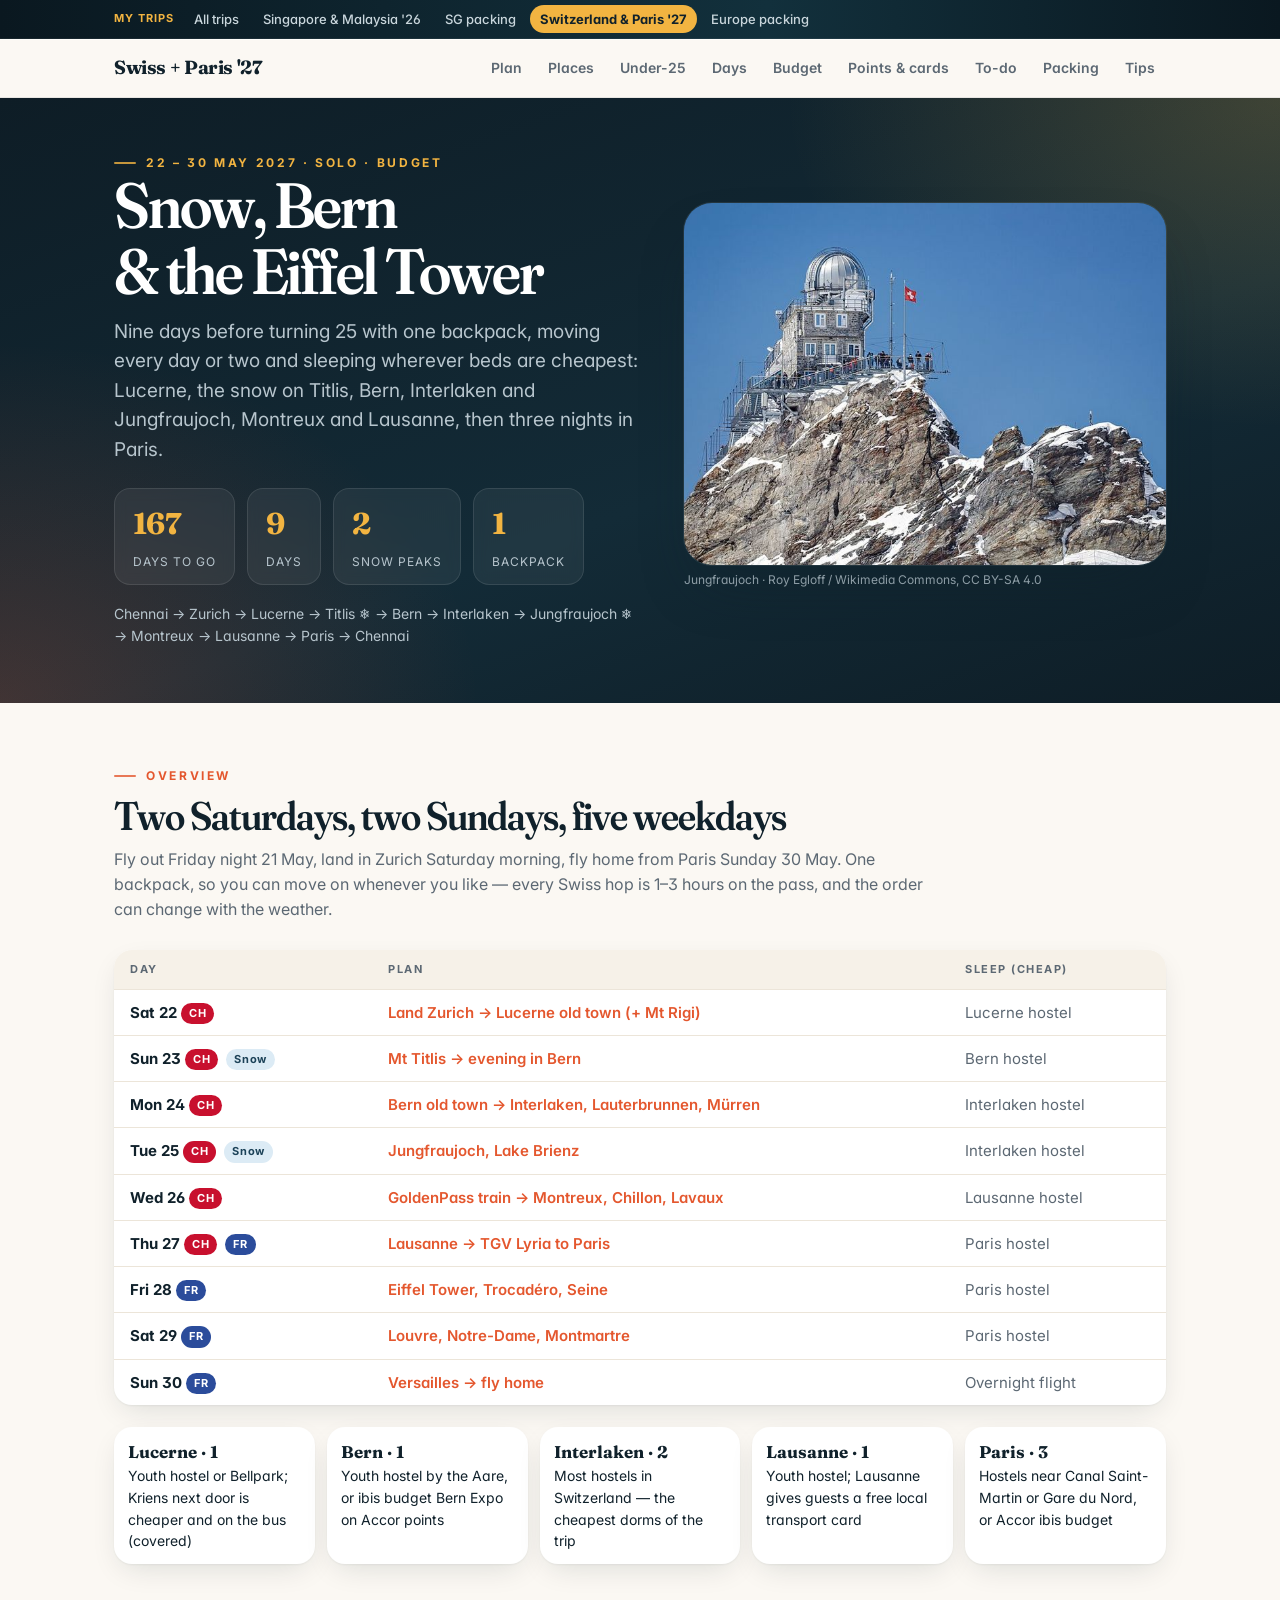
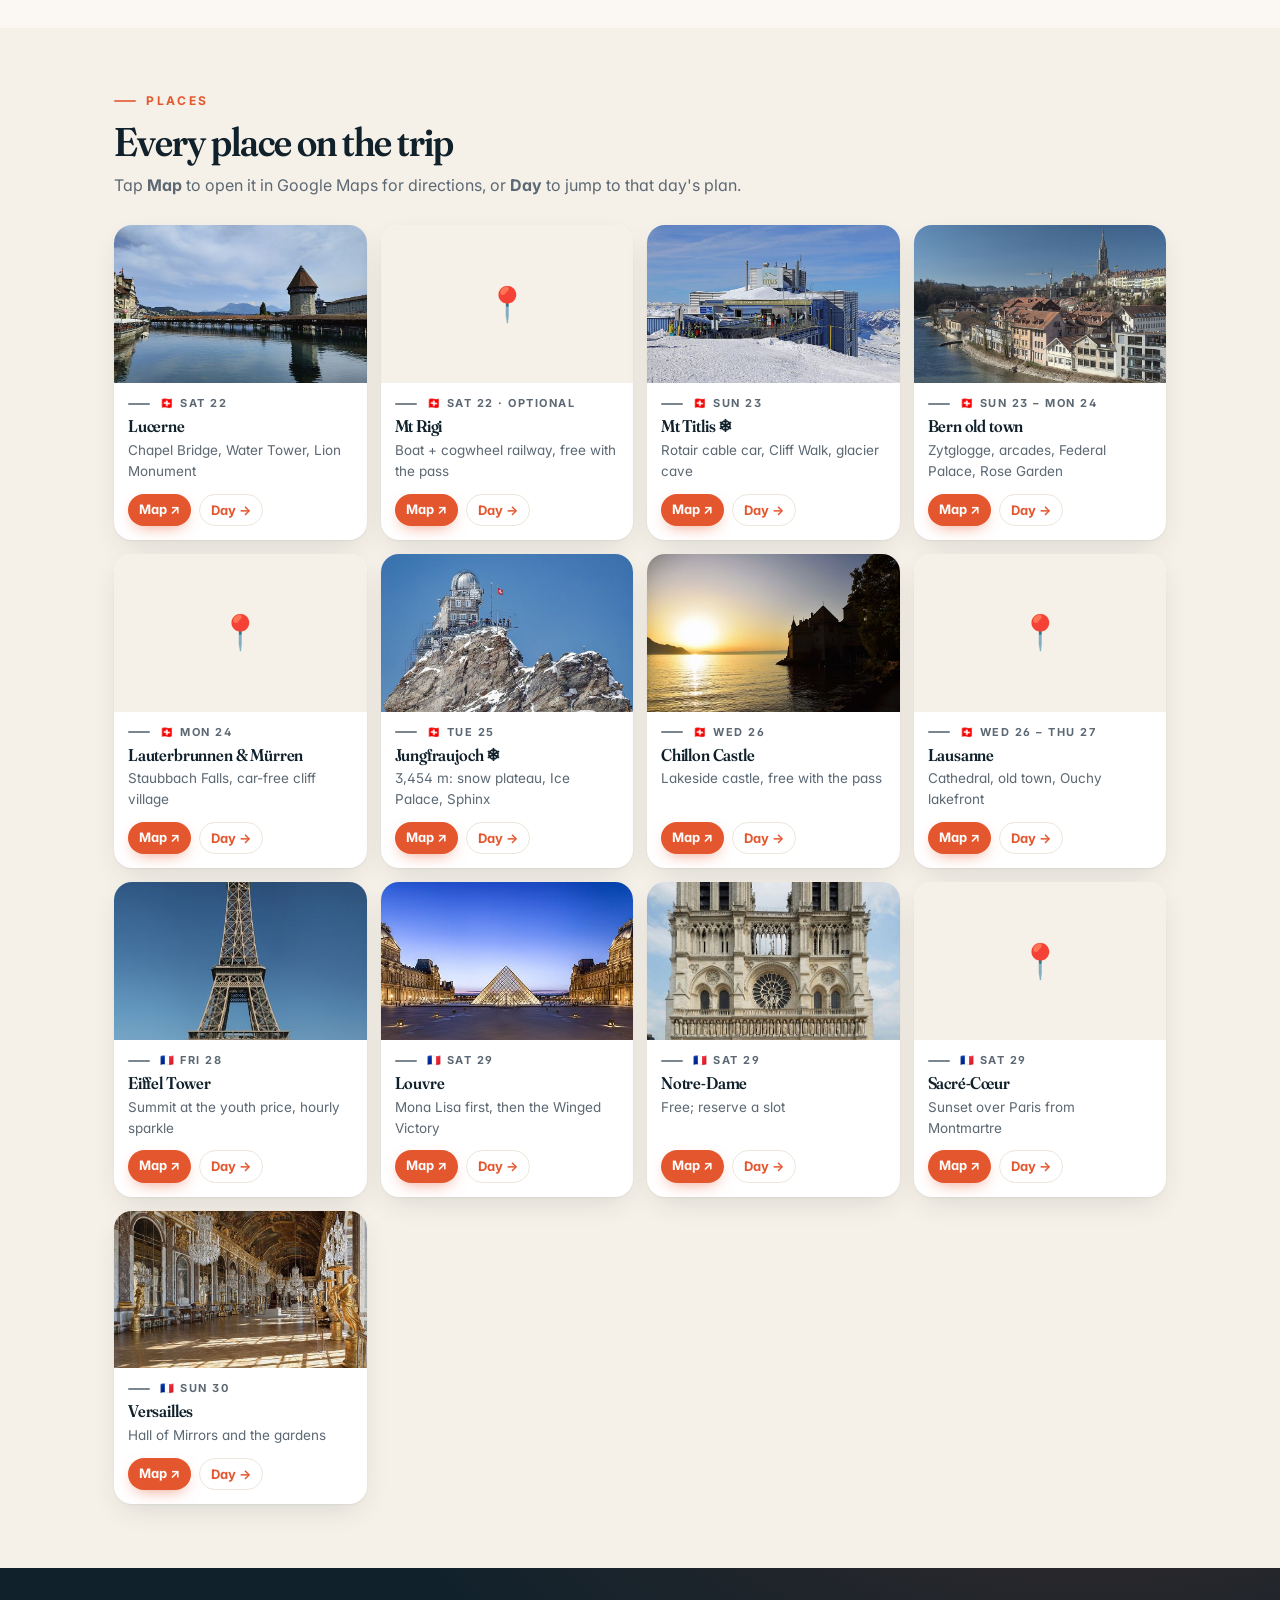
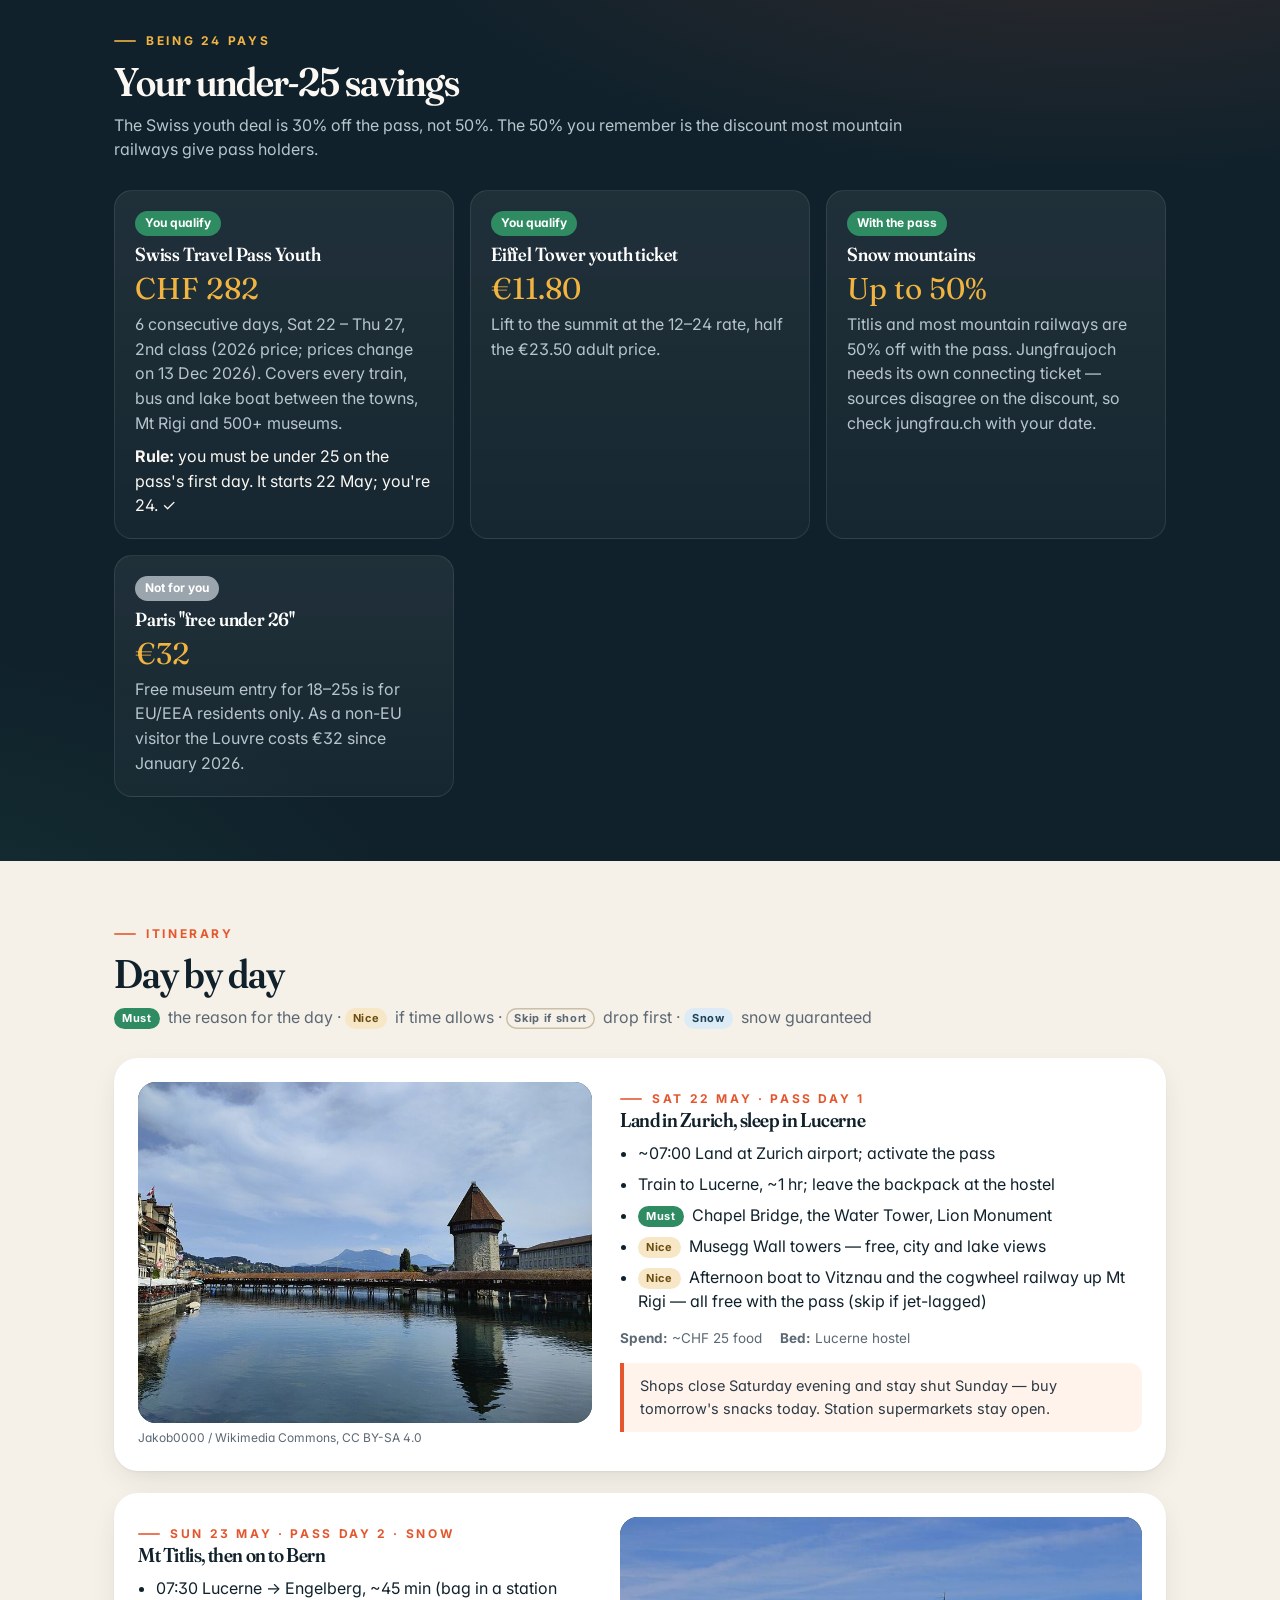
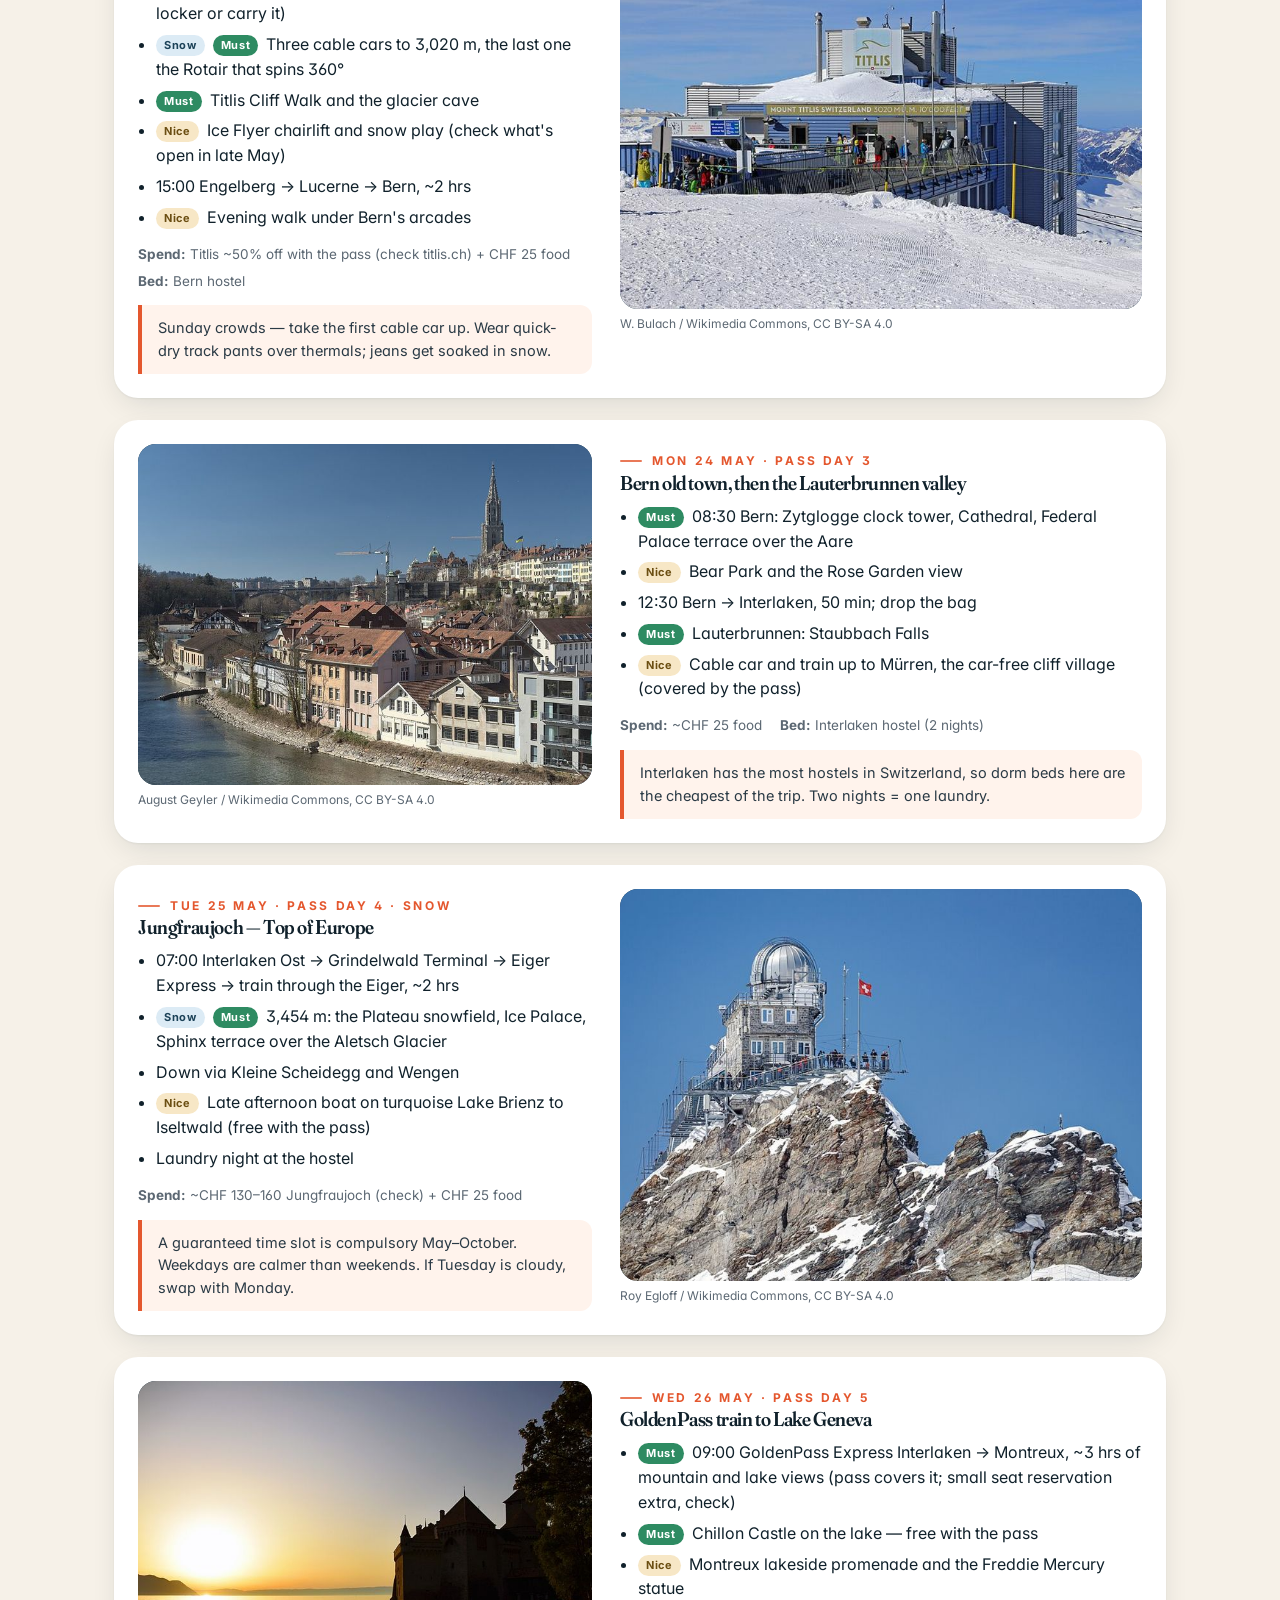
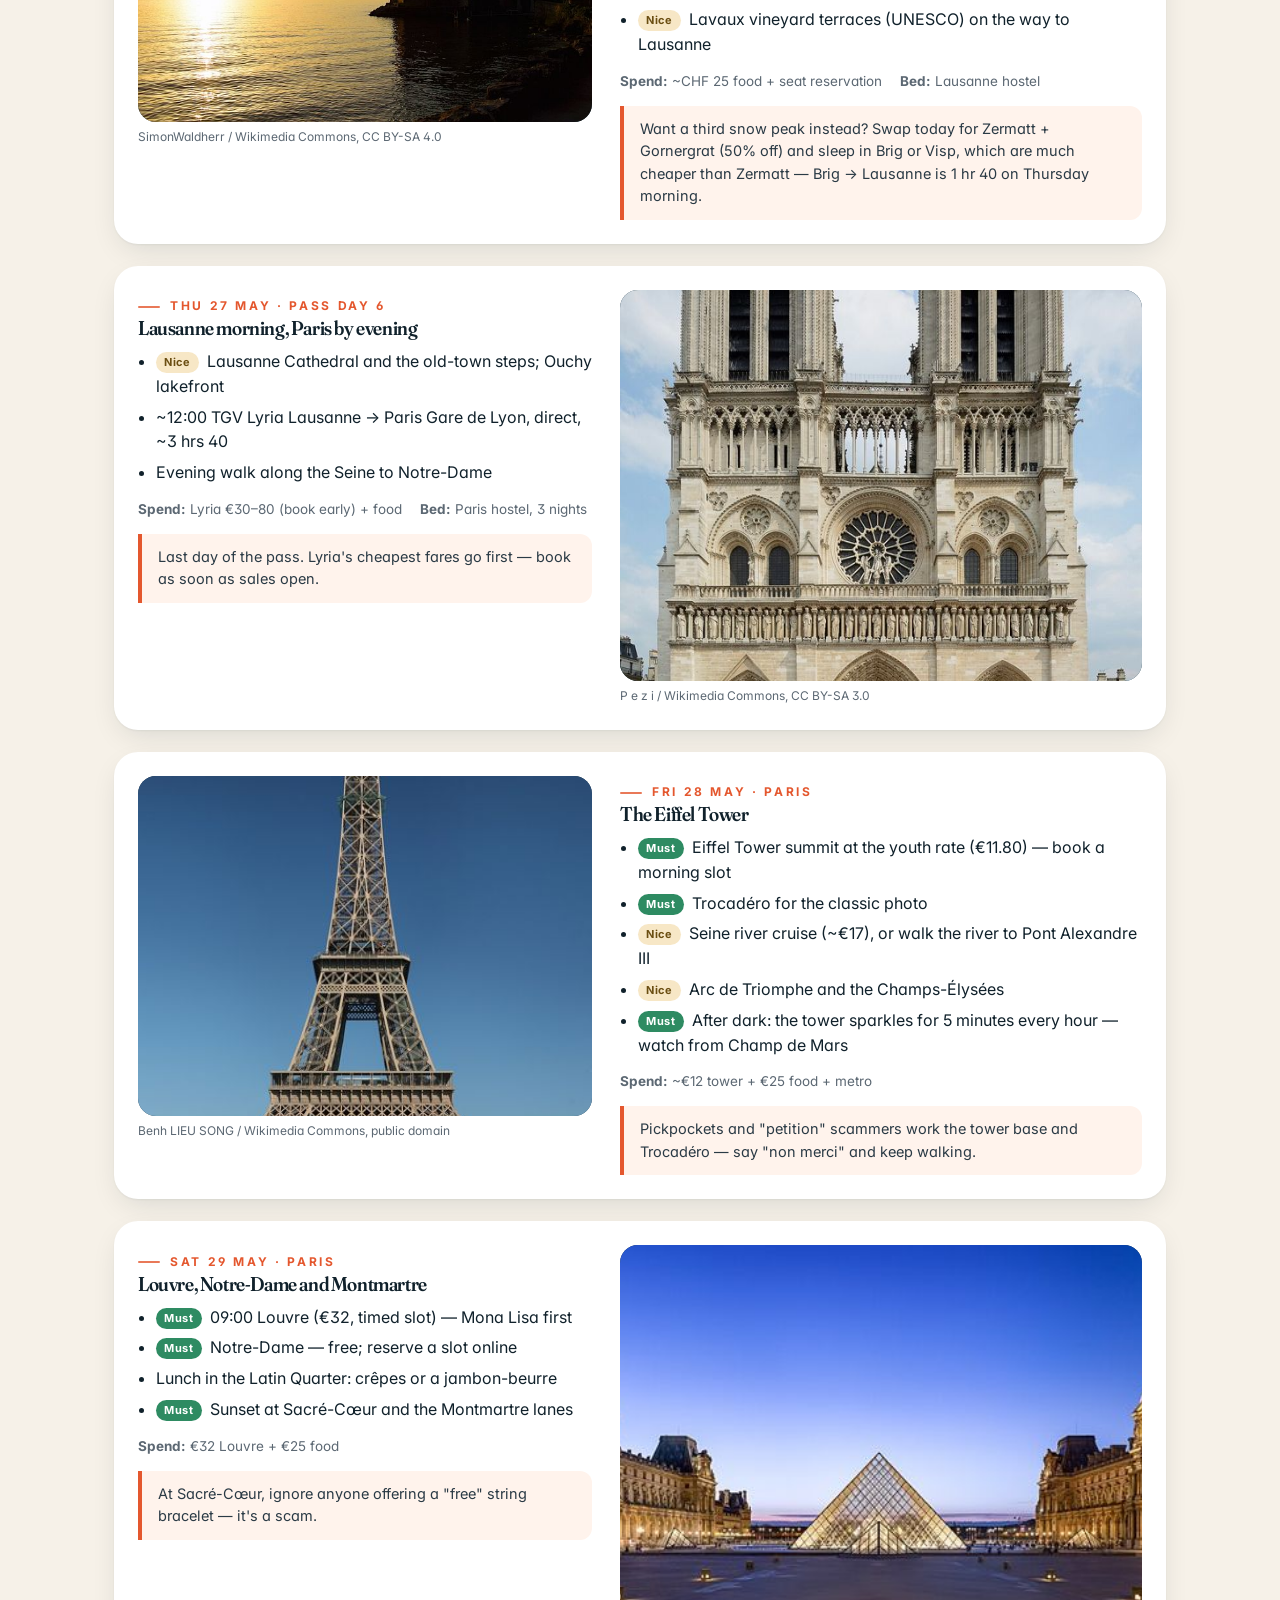
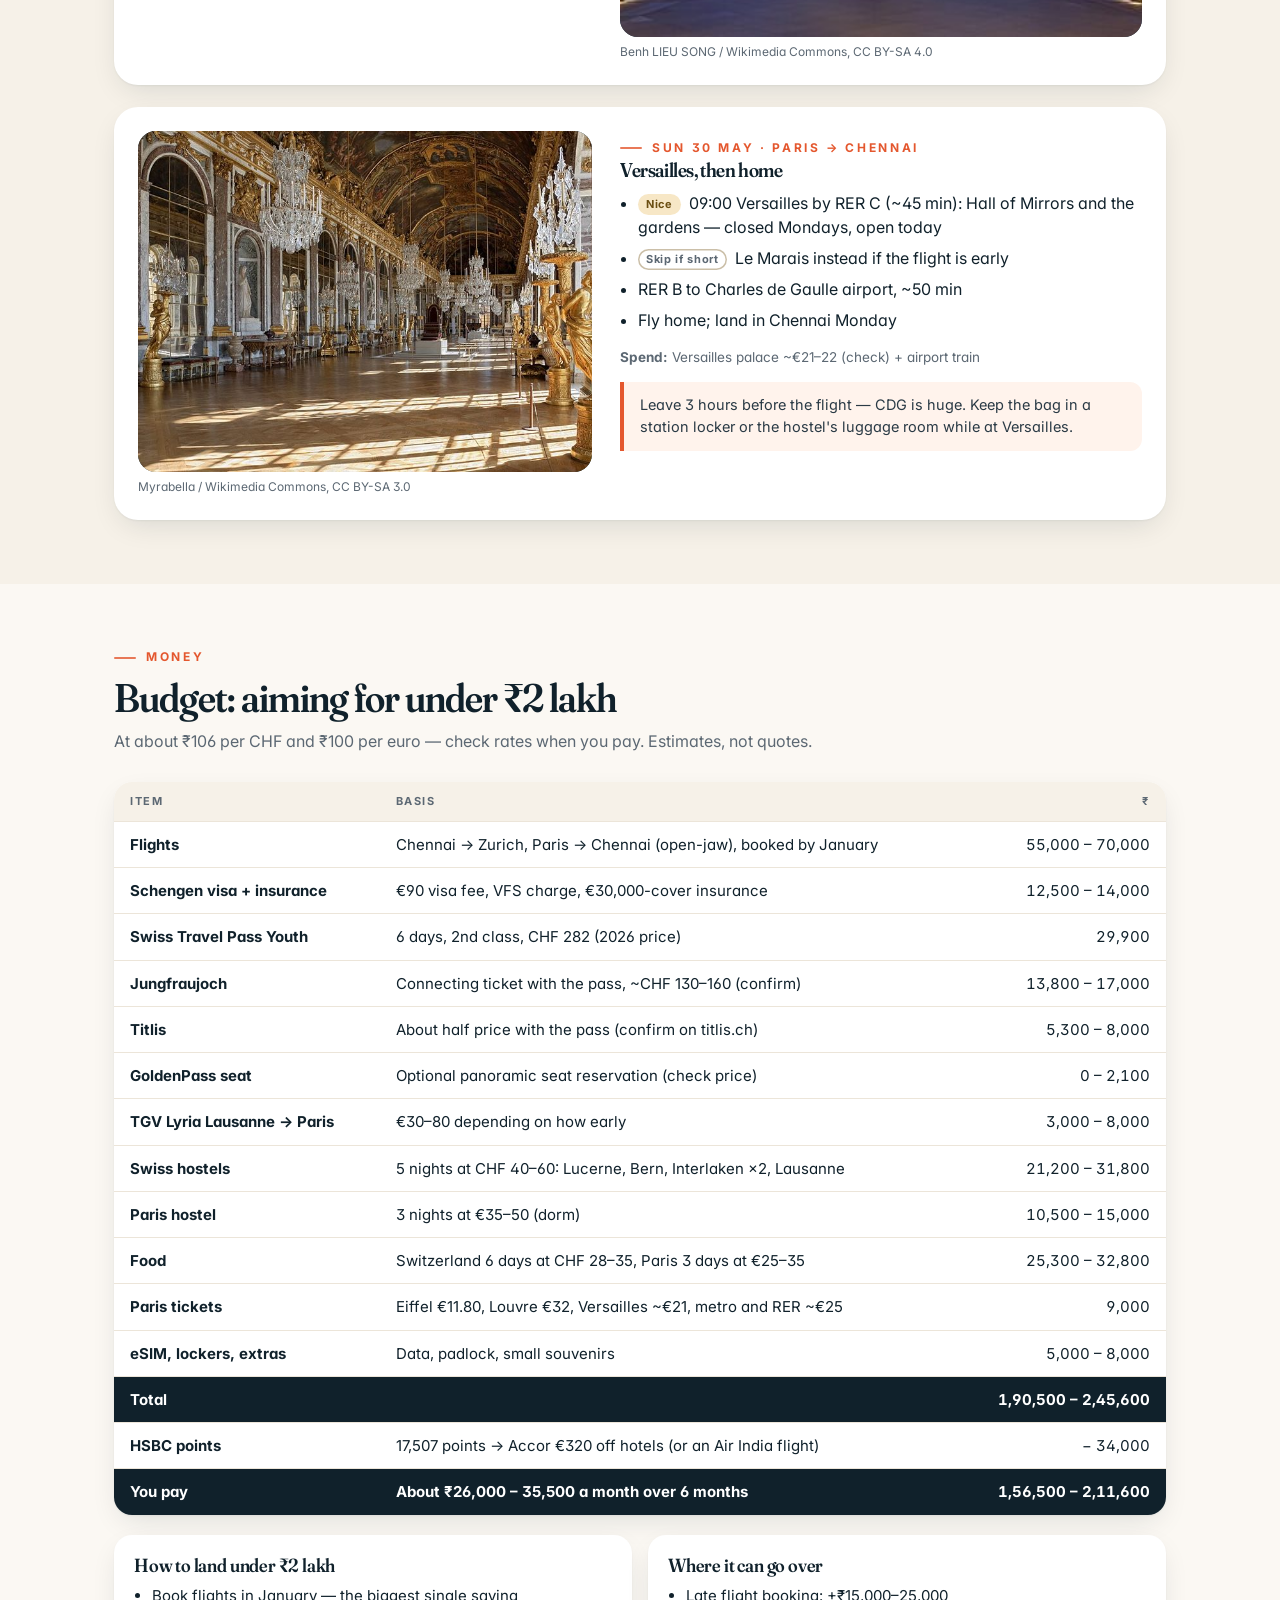
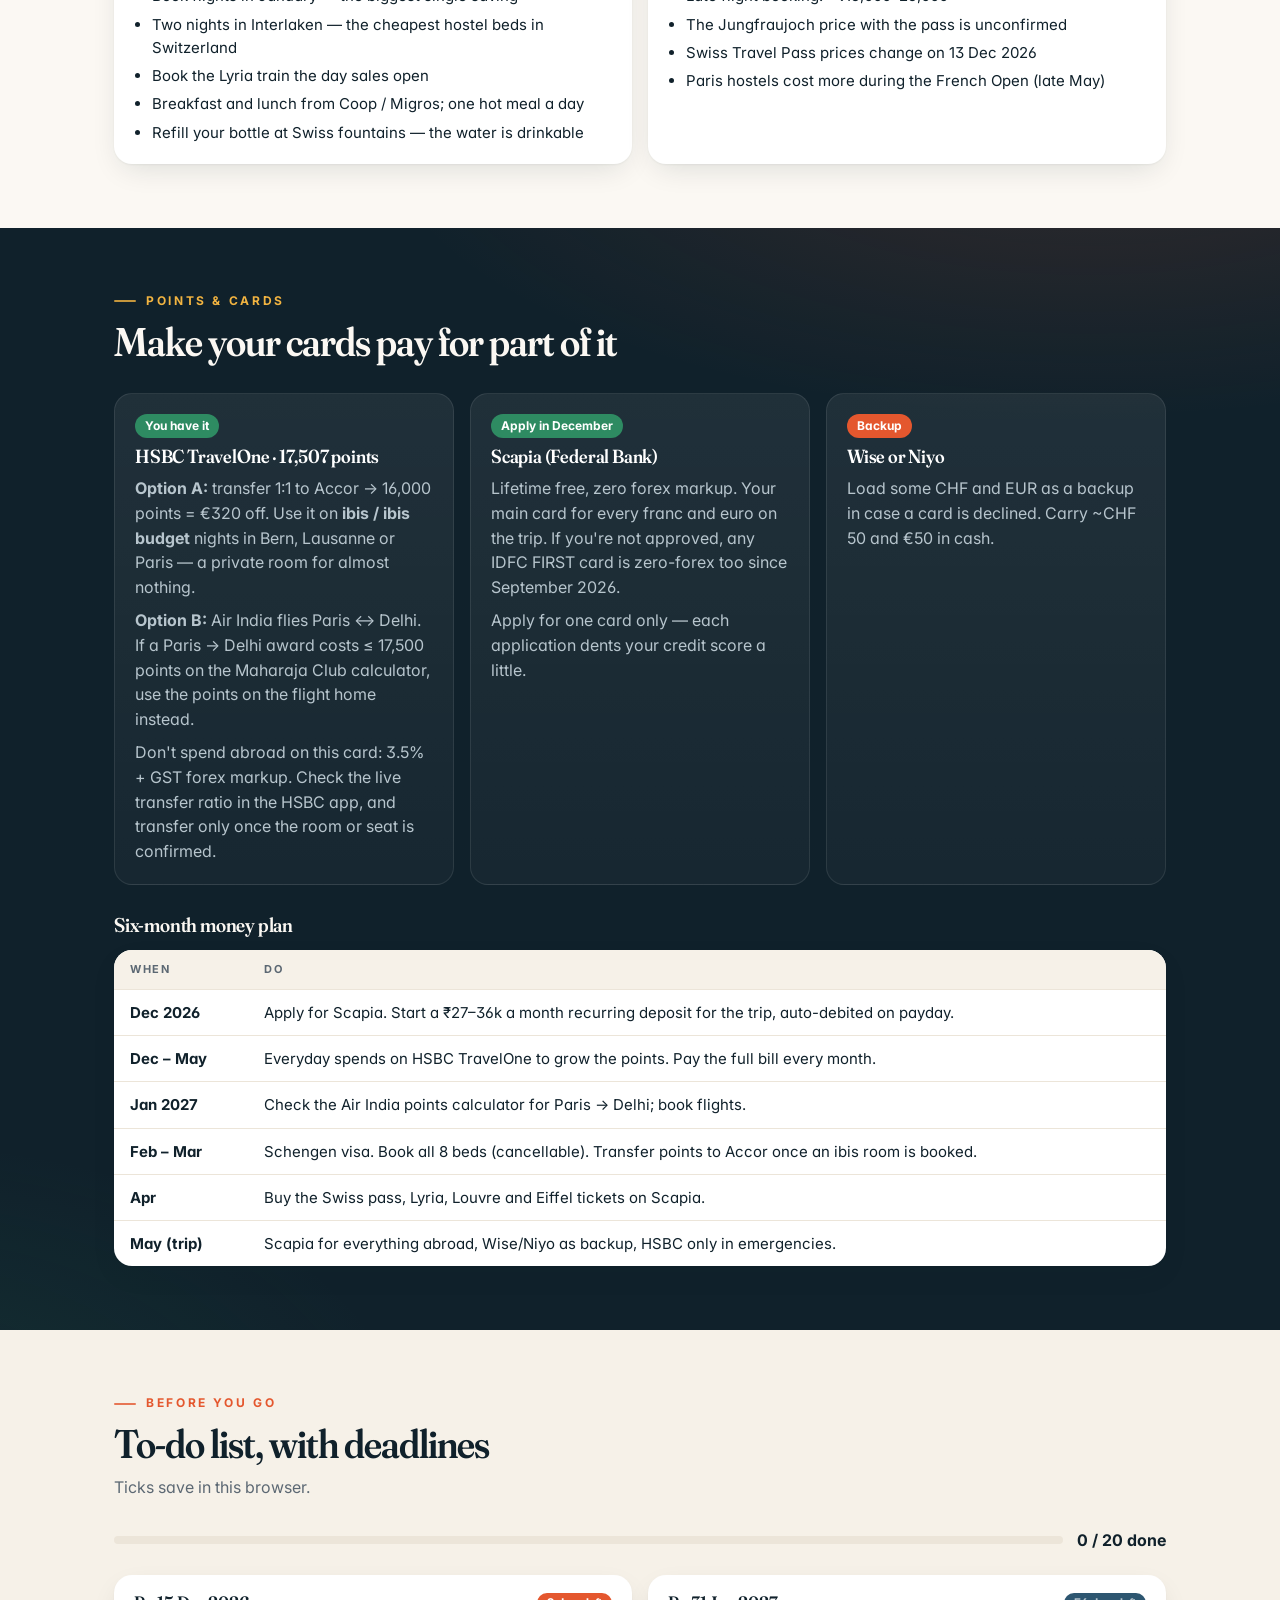
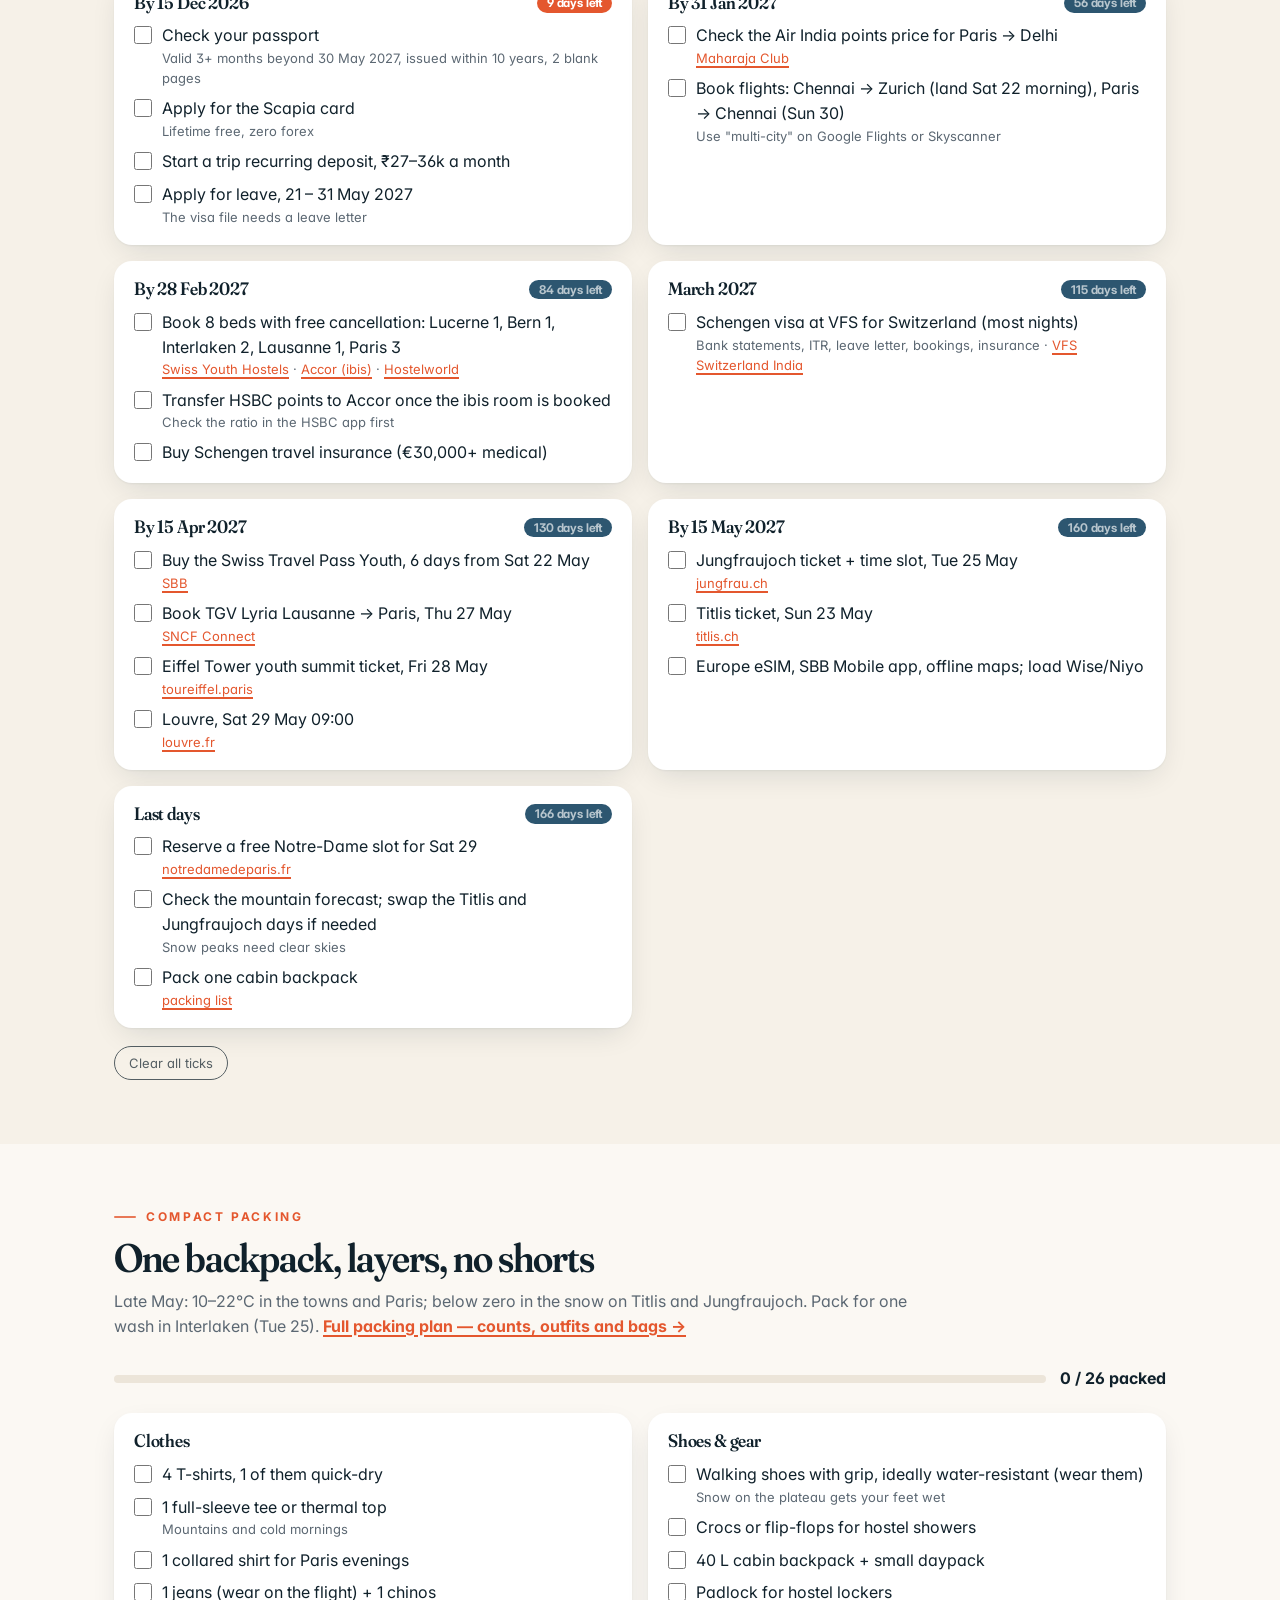
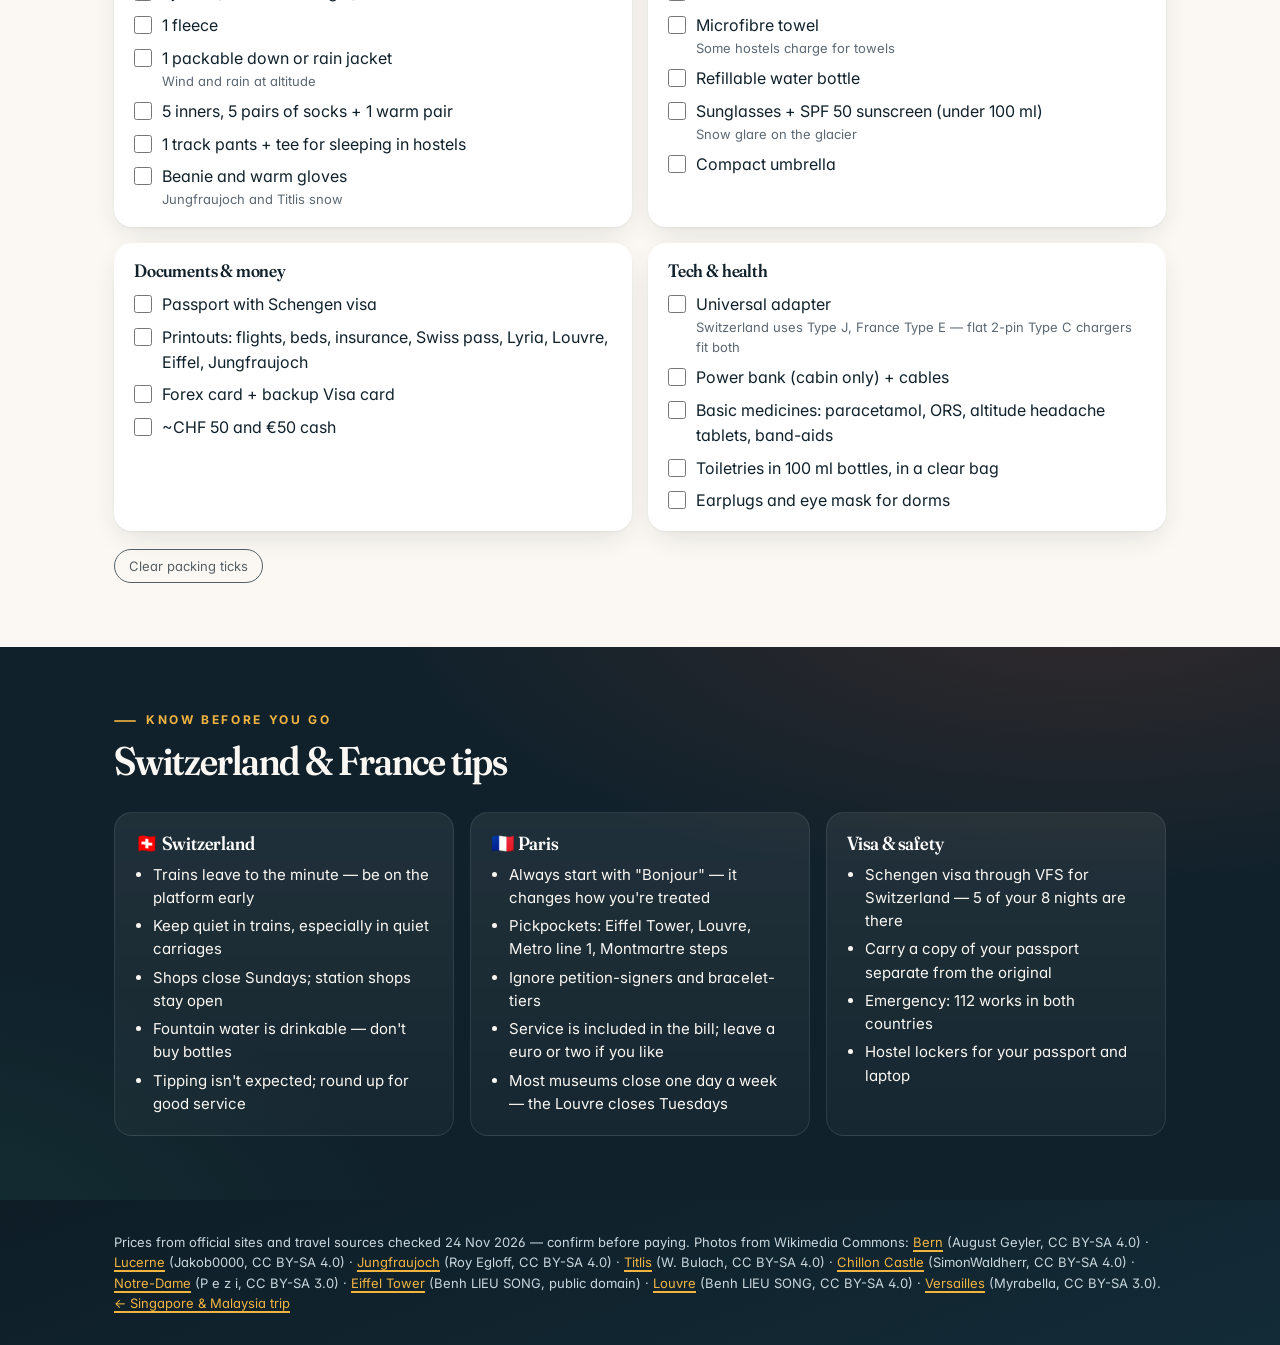
==== commit 9d99e66f: "Redesign UI with a shared theme: new fonts, glass header, gradient heroes, softer cards and tables" ====
--- a/europe-2027/index.html
+++ b/europe-2027/index.html
@@ -1,21 +1,21 @@
 <!DOCTYPE html><html lang="en"><head><meta charset="utf-8"><meta name="viewport" content="width=device-width,initial-scale=1">
 <title>Switzerland & Paris Solo</title>
 <meta name="description" content="Budget one-backpack solo trip before turning 25: Lucerne, Titlis, Bern, Interlaken, Jungfraujoch, Montreux and Paris. 22–30 May 2027.">
-<link rel="stylesheet" href="https://fonts.googleapis.com/css2?family=Playfair+Display:wght@500;600;700&family=DM+Sans:wght@400;500;600;700&display=swap">
+<link rel="stylesheet" href="https://fonts.googleapis.com/css2?family=Fraunces:opsz,wght,SOFT@9..144,400..700,0..100&family=Inter:wght@400;500;600;700&display=swap">
 <style>
 :root{--dark:#0F2A3C;--light:#F6EFE3;--coral:#E2714A;--gold:#D9A441;--mute:#4A5A66;--pale:#C9D6DC;--panel:#1C4258;--line:#E3D9C8;--stripe:#F3EBDD;--green:#3E8E6A;--red:#C8102E}
 *{box-sizing:border-box;margin:0}
 html{scroll-behavior:smooth;scroll-padding-top:72px}
-body{background:var(--light);color:var(--dark);font-family:'DM Sans',Arial,sans-serif;font-size:16px;line-height:1.55}
+body{background:var(--light);color:var(--dark);font-family:'Inter',Arial,sans-serif;font-size:16px;line-height:1.55}
 a{color:var(--coral)}
-h1,h2,h3{font-family:'Playfair Display',Georgia,serif;font-weight:600;line-height:1.15}
+h1,h2,h3{font-family:'Fraunces',Georgia,serif;font-weight:600;line-height:1.15}
 h1{font-size:clamp(38px,6vw,64px)} h2{font-size:clamp(28px,3.6vw,40px)} h3{font-size:20px}
 .wrap{max-width:1100px;margin:0 auto;padding:0 24px}
 .eyebrow{font-size:13px;letter-spacing:3px;color:var(--coral);font-weight:700;text-transform:uppercase}
 .gold{color:var(--gold)} .mute{color:var(--mute)}
 header{position:sticky;top:0;z-index:10;background:rgba(15,42,60,.96);color:var(--light)}
 header .wrap{display:flex;align-items:center;gap:16px;height:58px}
-.brand{font-family:'Playfair Display',Georgia,serif;font-size:19px;color:var(--light);text-decoration:none;white-space:nowrap}
+.brand{font-family:'Fraunces',Georgia,serif;font-size:19px;color:var(--light);text-decoration:none;white-space:nowrap}
 nav{display:flex;gap:4px;overflow-x:auto;scrollbar-width:none;margin-left:auto}
 nav::-webkit-scrollbar{display:none}
 nav a{color:var(--pale);text-decoration:none;font-size:14px;padding:7px 11px;border-radius:999px;white-space:nowrap}
@@ -30,7 +30,7 @@
 .lead{font-size:19px;color:var(--pale);margin-top:14px}
 .count{display:flex;flex-wrap:wrap;gap:12px;margin-top:24px}
 .count div{background:var(--panel);border-radius:14px;padding:12px 18px}
-.count b{display:block;font-family:'Playfair Display',Georgia,serif;font-size:30px;color:var(--gold)}
+.count b{display:block;font-family:'Fraunces',Georgia,serif;font-size:30px;color:var(--gold)}
 .count span{font-size:12px;letter-spacing:1px;text-transform:uppercase;color:var(--pale)}
 .route{margin-top:18px;font-size:14px;color:var(--pale)}
 figure{margin:0}
@@ -44,7 +44,7 @@
 .card{background:#fff;border:1px solid var(--line);border-radius:18px;padding:20px;display:flex;flex-direction:column;gap:8px}
 .dark .card{background:var(--panel);border-color:transparent}
 .card h3{font-size:19px}
-.big{font-family:'Playfair Display',Georgia,serif;font-size:30px;color:var(--coral);line-height:1}
+.big{font-family:'Fraunces',Georgia,serif;font-size:30px;color:var(--coral);line-height:1}
 .dark .big{color:var(--gold)}
 .pill{display:inline-block;font-size:12px;font-weight:700;padding:3px 10px;border-radius:999px;background:var(--green);color:#fff;align-self:flex-start}
 .pill.no{background:#9AA5AD}
@@ -84,7 +84,7 @@
 .dark .group{background:var(--panel);border-color:transparent}
 .alt .group{background:#fff;border:1px solid var(--line)}
 .group h3{display:flex;justify-content:space-between;align-items:center;gap:8px;font-size:18px;margin-bottom:10px}
-.due{font-family:'DM Sans',sans-serif;font-size:12px;font-weight:700;padding:3px 10px;border-radius:999px;background:#2D5670;color:var(--pale);white-space:nowrap}
+.due{font-family:'Inter',sans-serif;font-size:12px;font-weight:700;padding:3px 10px;border-radius:999px;background:#2D5670;color:var(--pale);white-space:nowrap}
 .due.soon{background:var(--coral);color:#fff} .due.over{background:#B8432A;color:#fff} .due.done{background:var(--green);color:#fff}
 ul.todo{list-style:none;padding:0;display:flex;flex-direction:column;gap:8px}
 ul.todo label{display:flex;gap:10px;align-items:flex-start;cursor:pointer}
@@ -111,7 +111,7 @@
 .place .go a.map{background:var(--dark);color:#fff;border-color:var(--dark)}
 .beds{display:grid;grid-template-columns:repeat(5,1fr);gap:12px;margin-top:22px}
 .beds div{background:#fff;border:1px solid var(--line);border-radius:14px;padding:12px 14px;font-size:14px}
-.beds b{display:block;font-family:'Playfair Display',Georgia,serif;font-size:17px}
+.beds b{display:block;font-family:'Fraunces',Georgia,serif;font-size:17px}
 /* trip switcher */
 .tripbar{background:#081822;font-size:13px}
 .tripbar .wrap{display:flex;gap:4px;align-items:center;height:36px;overflow-x:auto;white-space:nowrap;scrollbar-width:none}
@@ -129,7 +129,8 @@
   section{padding:48px 0}
   .brand{font-size:17px}
 }
-</style></head><body>
+</style><link rel="stylesheet" href="../assets/theme.css">
+</head><body>
 
 <div class="tripbar"><div class="wrap"><span>My trips</span><a href="../trips.html">All trips</a><a href="../index.html">Singapore &amp; Malaysia '26</a><a href="../sabari/index.html">SG packing</a><a href="../europe-2027/index.html" class="on">Switzerland &amp; Paris '27</a><a href="../europe-2027/packing.html">Europe packing</a></div></div>
 <header><div class="wrap"><a class="brand" href="#top">Swiss + Paris '27</a>
--- a/assets/theme.css
+++ b/assets/theme.css
@@ -0,0 +1,114 @@
+/* Shared theme for every trip page — loaded after each page's own styles. */
+:root{
+  --dark:#10212B; --light:#FBF8F3; --coral:#E4572E; --gold:#F2B441; --mute:#5C6873;
+  --pale:#B7C5CD; --panel:#1A3341; --line:#ECE5D9; --stripe:#F6F1E8; --green:#2E8B62;
+  --surface:#FFFFFF; --ink-2:#2A3A45;
+  --r-lg:24px; --r-md:18px; --r-sm:12px;
+  --shadow-sm:0 1px 2px rgba(16,33,43,.06),0 2px 8px rgba(16,33,43,.04);
+  --shadow:0 1px 2px rgba(16,33,43,.05),0 10px 30px -8px rgba(16,33,43,.14);
+  --shadow-lg:0 30px 60px -20px rgba(16,33,43,.45);
+}
+html{-webkit-text-size-adjust:100%}
+body{background:var(--light);color:var(--dark);font-family:'Inter',system-ui,-apple-system,Segoe UI,Arial,sans-serif;font-feature-settings:"ss01","cv11";-webkit-font-smoothing:antialiased;text-rendering:optimizeLegibility}
+::selection{background:var(--gold);color:var(--dark)}
+a{text-underline-offset:3px;text-decoration-thickness:1.5px}
+:focus-visible{outline:3px solid var(--gold);outline-offset:2px;border-radius:6px}
+h1,h2,h3{font-family:'Fraunces',Georgia,serif;font-weight:600;letter-spacing:-.02em;font-variation-settings:"SOFT" 50,"opsz" 96}
+h1{letter-spacing:-.035em;line-height:1.02}
+h2{letter-spacing:-.025em}
+h3{letter-spacing:-.01em}
+
+/* eyebrow: small label with a leading rule */
+.eyebrow{display:inline-flex;align-items:center;gap:10px;font-size:12px;letter-spacing:.22em;font-weight:700}
+.eyebrow::before{content:"";width:22px;height:2px;border-radius:2px;background:currentColor;opacity:.8}
+
+/* ---------- trip switcher + header ---------- */
+.tripbar{background:linear-gradient(90deg,#0A1820,#12303C 60%,#0A1820);border-bottom:1px solid rgba(255,255,255,.06)}
+.tripbar .wrap{height:38px}
+.tripbar span{color:var(--gold)}
+.tripbar a{color:#C9D6DC;font-weight:500;transition:background .2s,color .2s}
+.tripbar a:hover{background:rgba(255,255,255,.08);color:#fff}
+.tripbar a.on{background:var(--gold);color:var(--dark);font-weight:700}
+header{background:rgba(251,248,243,.82)!important;color:var(--dark)!important;backdrop-filter:saturate(1.6) blur(14px);-webkit-backdrop-filter:saturate(1.6) blur(14px);border-bottom:1px solid rgba(16,33,43,.08);box-shadow:0 1px 0 rgba(255,255,255,.6) inset}
+header .brand{color:var(--dark)!important;font-family:'Fraunces',Georgia,serif;font-weight:700;letter-spacing:-.02em}
+header nav a{color:var(--mute)!important;font-weight:600;font-size:14px;transition:background .2s,color .2s}
+header nav a:hover{background:rgba(16,33,43,.06)!important;color:var(--dark)!important}
+header nav a.on{background:var(--dark)!important;color:#fff!important}
+
+/* ---------- sections ---------- */
+section.dark{background:radial-gradient(1200px 500px at 85% -10%,rgba(228,87,46,.16),transparent 60%),radial-gradient(900px 500px at -10% 110%,rgba(46,139,98,.14),transparent 60%),var(--dark)}
+section.alt,section[style*="--stripe"]{background:var(--stripe)!important}
+.hero{position:relative;overflow:hidden}
+section.hero,.hero.dark{background:radial-gradient(900px 600px at 100% 0%,rgba(242,180,65,.20),transparent 55%),radial-gradient(800px 600px at 0% 100%,rgba(228,87,46,.22),transparent 60%),linear-gradient(160deg,#0E1D26 0%,#132B37 60%,#0E1D26 100%)}
+.hero h1{color:#fff}
+.hero .ph,.trip img{border-radius:28px!important;box-shadow:var(--shadow-lg);outline:1px solid rgba(255,255,255,.08)}
+.hero figcaption{opacity:.75}
+
+/* hero stats */
+.count div,.stats div{background:rgba(255,255,255,.06)!important;border:1px solid rgba(255,255,255,.1);backdrop-filter:blur(6px);border-radius:16px!important}
+.count b,.stats b{font-family:'Fraunces',Georgia,serif;color:var(--gold)!important;letter-spacing:-.02em}
+.alert div{background:rgba(255,255,255,.06)!important;border:1px solid rgba(255,255,255,.12);border-top:3px solid var(--coral);border-radius:16px!important;color:#E9EEF1!important}
+.alert b{color:#fff}
+
+/* ---------- photos ---------- */
+.ph{border-radius:var(--r-md)!important;background:linear-gradient(135deg,#1A3341,#244656)!important}
+.ph img{transition:transform .6s cubic-bezier(.2,.7,.2,1)}
+.day:hover>figure .ph img,.gallery figure:hover .ph img,.places figure:hover .ph img{transform:scale(1.04)}
+figcaption{font-size:12px}
+.gallery figcaption{font-weight:600}
+
+/* ---------- surfaces (cards of every kind) ---------- */
+.card,.pf,.q,.look,.place,.beds div,.day,.group,.table{border:0!important;box-shadow:var(--shadow)!important}
+.card,.pf,.q,.look,.place,.beds div{background:var(--surface);border-radius:var(--r-md)!important;transition:transform .25s ease,box-shadow .25s ease}
+.card:hover,.look:hover,.place:hover,.q:hover{transform:translateY(-3px);box-shadow:0 2px 4px rgba(16,33,43,.06),0 18px 40px -12px rgba(16,33,43,.22)!important}
+.dark .card,.dark .group,.dark .check,.dark .bag{background:linear-gradient(180deg,rgba(255,255,255,.07),rgba(255,255,255,.03))!important;border:1px solid rgba(255,255,255,.09)!important;box-shadow:none!important;border-radius:var(--r-md)!important}
+.dark .card h3,.dark .bag h3,.dark .check h3{color:#fff}
+.check{border-radius:var(--r-md)!important;box-shadow:var(--shadow)}
+.day{background:var(--surface)!important;border-radius:var(--r-lg)!important}
+.day h3{letter-spacing:-.02em}
+.group{background:var(--surface);border-radius:var(--r-md)!important}
+
+/* tips: soft callout instead of a solid block */
+.tip{background:#FFF3EC!important;color:var(--ink-2)!important;border:0!important;border-left:4px solid var(--coral)!important;border-radius:0 var(--r-sm) var(--r-sm) 0!important;padding:12px 16px!important;font-size:14.5px!important}
+.tip b{color:var(--coral)}
+
+/* ---------- tables ---------- */
+.table{border-radius:var(--r-md)!important;background:var(--surface)!important;overflow:auto}
+th{background:var(--stripe)!important;color:var(--mute)!important;font-size:11px!important;letter-spacing:.14em!important;font-weight:700;border-bottom:1px solid var(--line)}
+td{color:var(--dark);border-top:1px solid var(--line)!important}
+tr:nth-child(odd) td{background:transparent!important}
+tbody tr:hover td,table tr:hover td{background:#FFFBF5!important}
+tr.total td{background:var(--dark)!important;color:#fff!important}
+tr.total:hover td{background:var(--dark)!important}
+td a{font-weight:600;text-decoration:none}
+td a:hover{text-decoration:underline}
+
+/* ---------- pills, tags, buttons ---------- */
+.tag{border-radius:999px;letter-spacing:.06em!important}
+.tag.must,.tag.done{background:var(--green)!important;color:#fff!important}
+.tag.nice{background:#F7E7C6!important;color:#6B4E12!important}
+.tag.skip{background:transparent!important;color:var(--mute)!important;box-shadow:inset 0 0 0 1.5px #CBBFA8!important}
+a.btn,.btns a.main,.place .go a.map{background:var(--coral)!important;color:#fff!important;border:0!important;box-shadow:0 6px 16px -6px rgba(228,87,46,.6);transition:transform .2s,box-shadow .2s}
+a.btn:hover,.btns a.main:hover,.place .go a.map:hover{transform:translateY(-1px);box-shadow:0 10px 20px -8px rgba(228,87,46,.7)}
+a.btn.ghost{background:transparent!important;color:var(--coral)!important;box-shadow:inset 0 0 0 2px var(--coral)!important}
+.filters button.on{background:var(--dark)!important}
+
+/* ---------- checklists ---------- */
+.bar{background:var(--line)!important;height:8px!important}
+.dark .bar{background:rgba(255,255,255,.12)!important}
+.bar i{background:linear-gradient(90deg,var(--coral),var(--gold))!important}
+.todo input{border-radius:7px!important;transition:background .15s,transform .15s}
+.todo input:active{transform:scale(.9)}
+.due{border-radius:999px}
+
+/* ---------- footer ---------- */
+footer{background:linear-gradient(160deg,#0E1D26,#132B37)!important;color:#C9D6DC!important}
+footer a{color:var(--gold)!important}
+footer .lead,footer h2{color:#fff}
+
+/* ---------- motion preference ---------- */
+@media (prefers-reduced-motion:reduce){*{transition:none!important;scroll-behavior:auto!important}.ph img{transform:none!important}}
+@media (max-width:900px){
+  .hero .ph,.trip img{border-radius:20px!important}
+  .tripbar .wrap{height:36px}
+}
